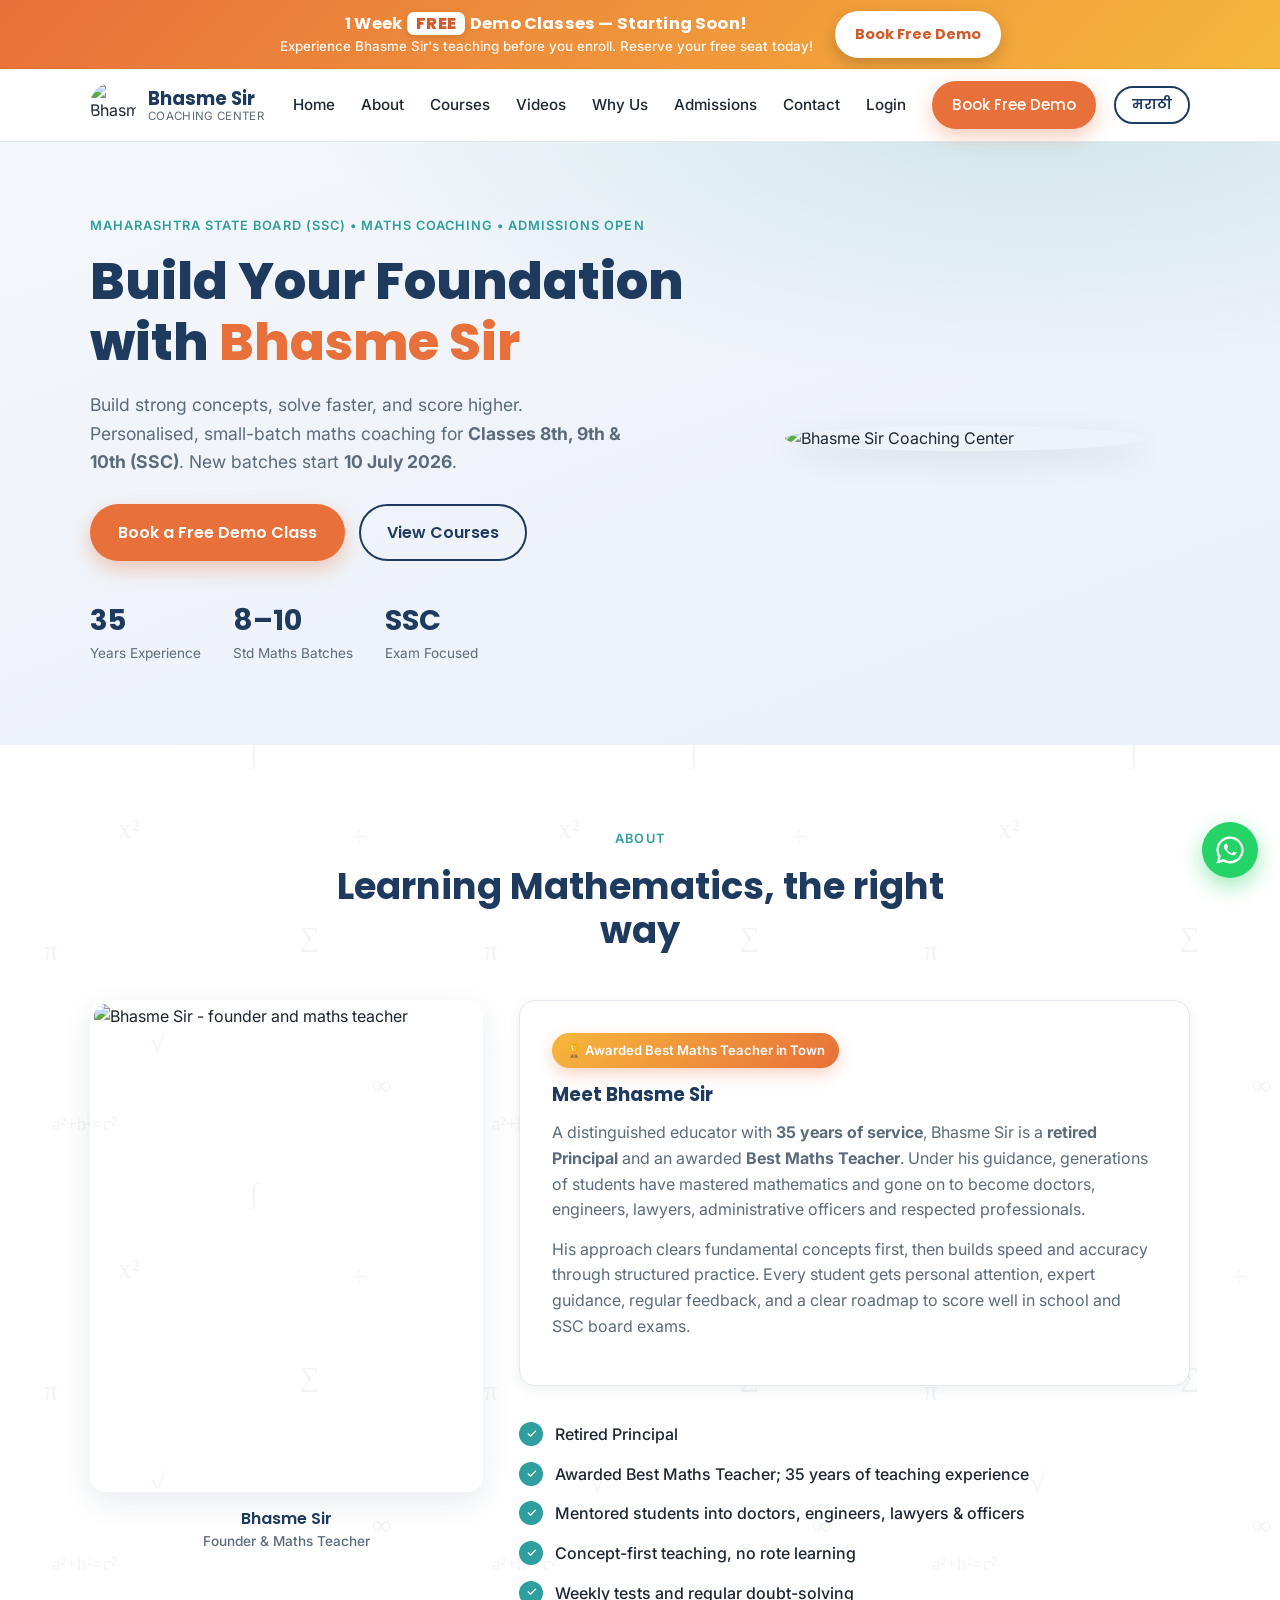
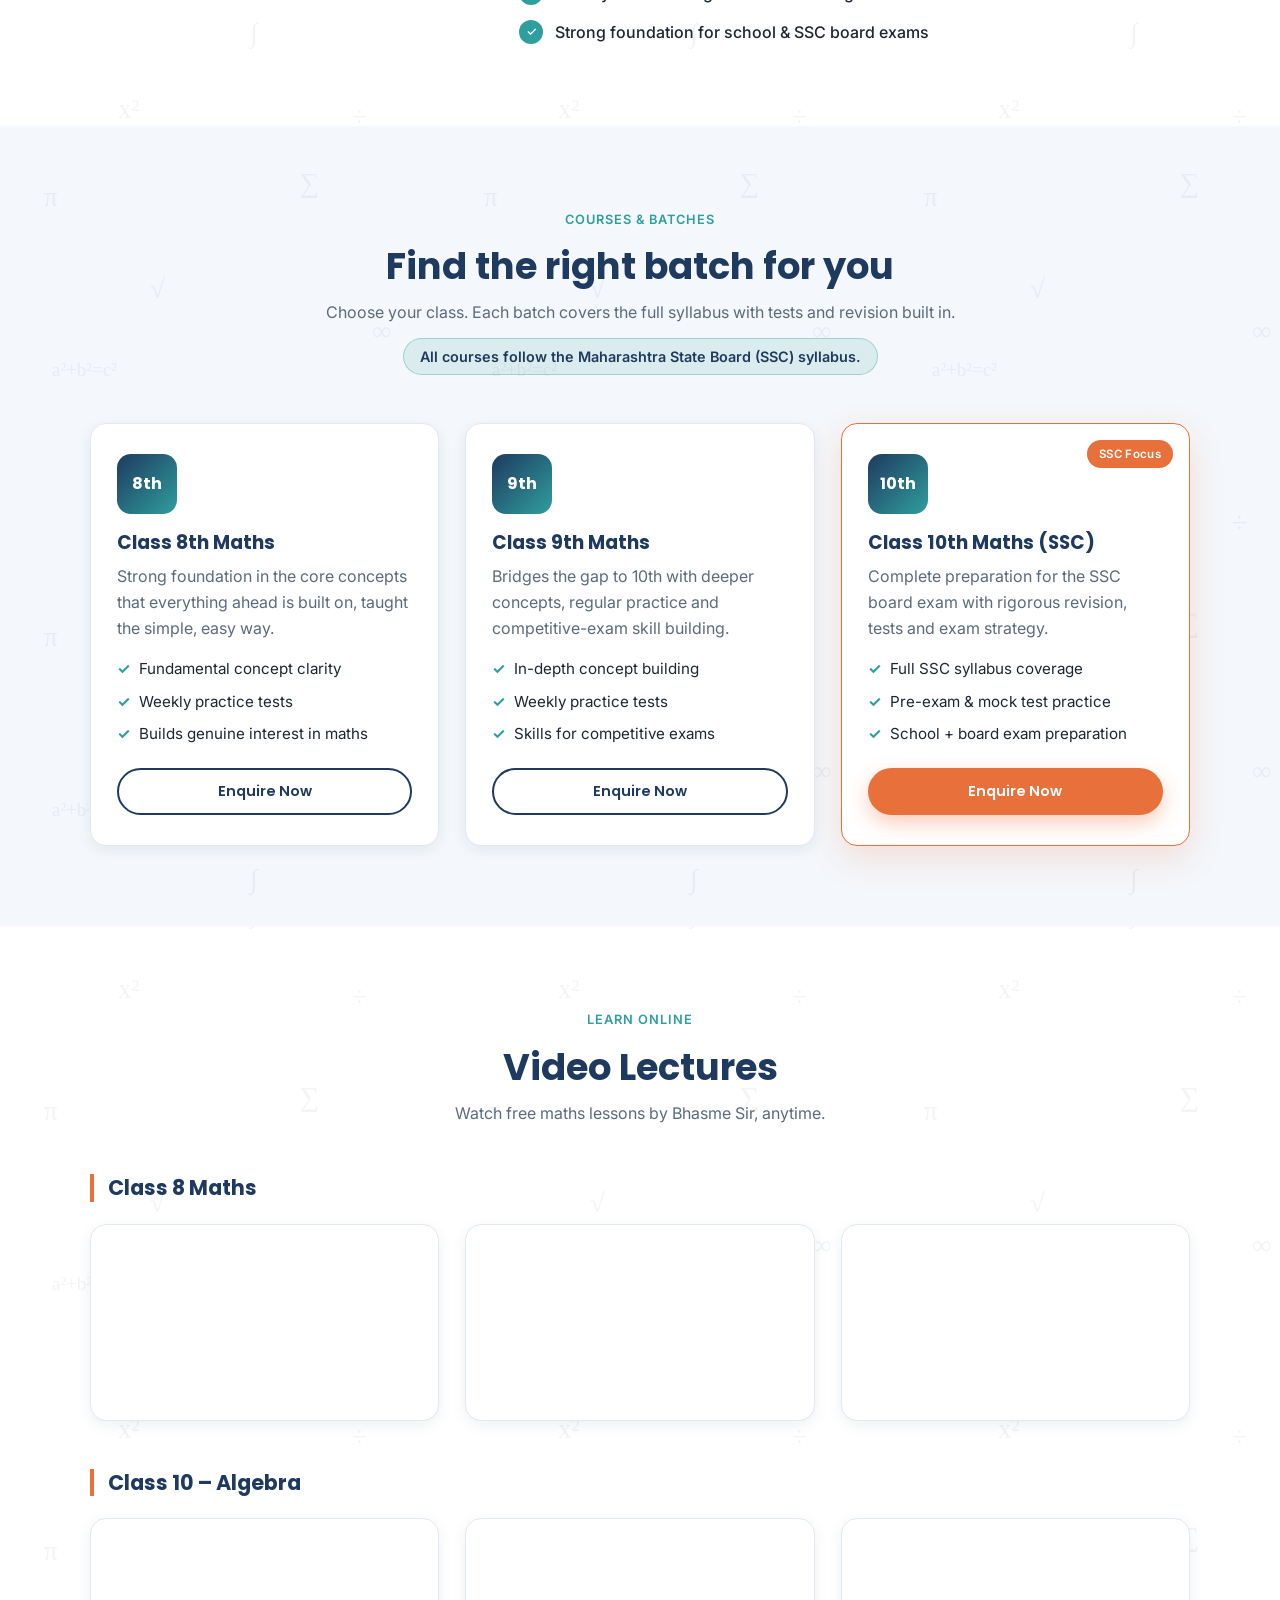
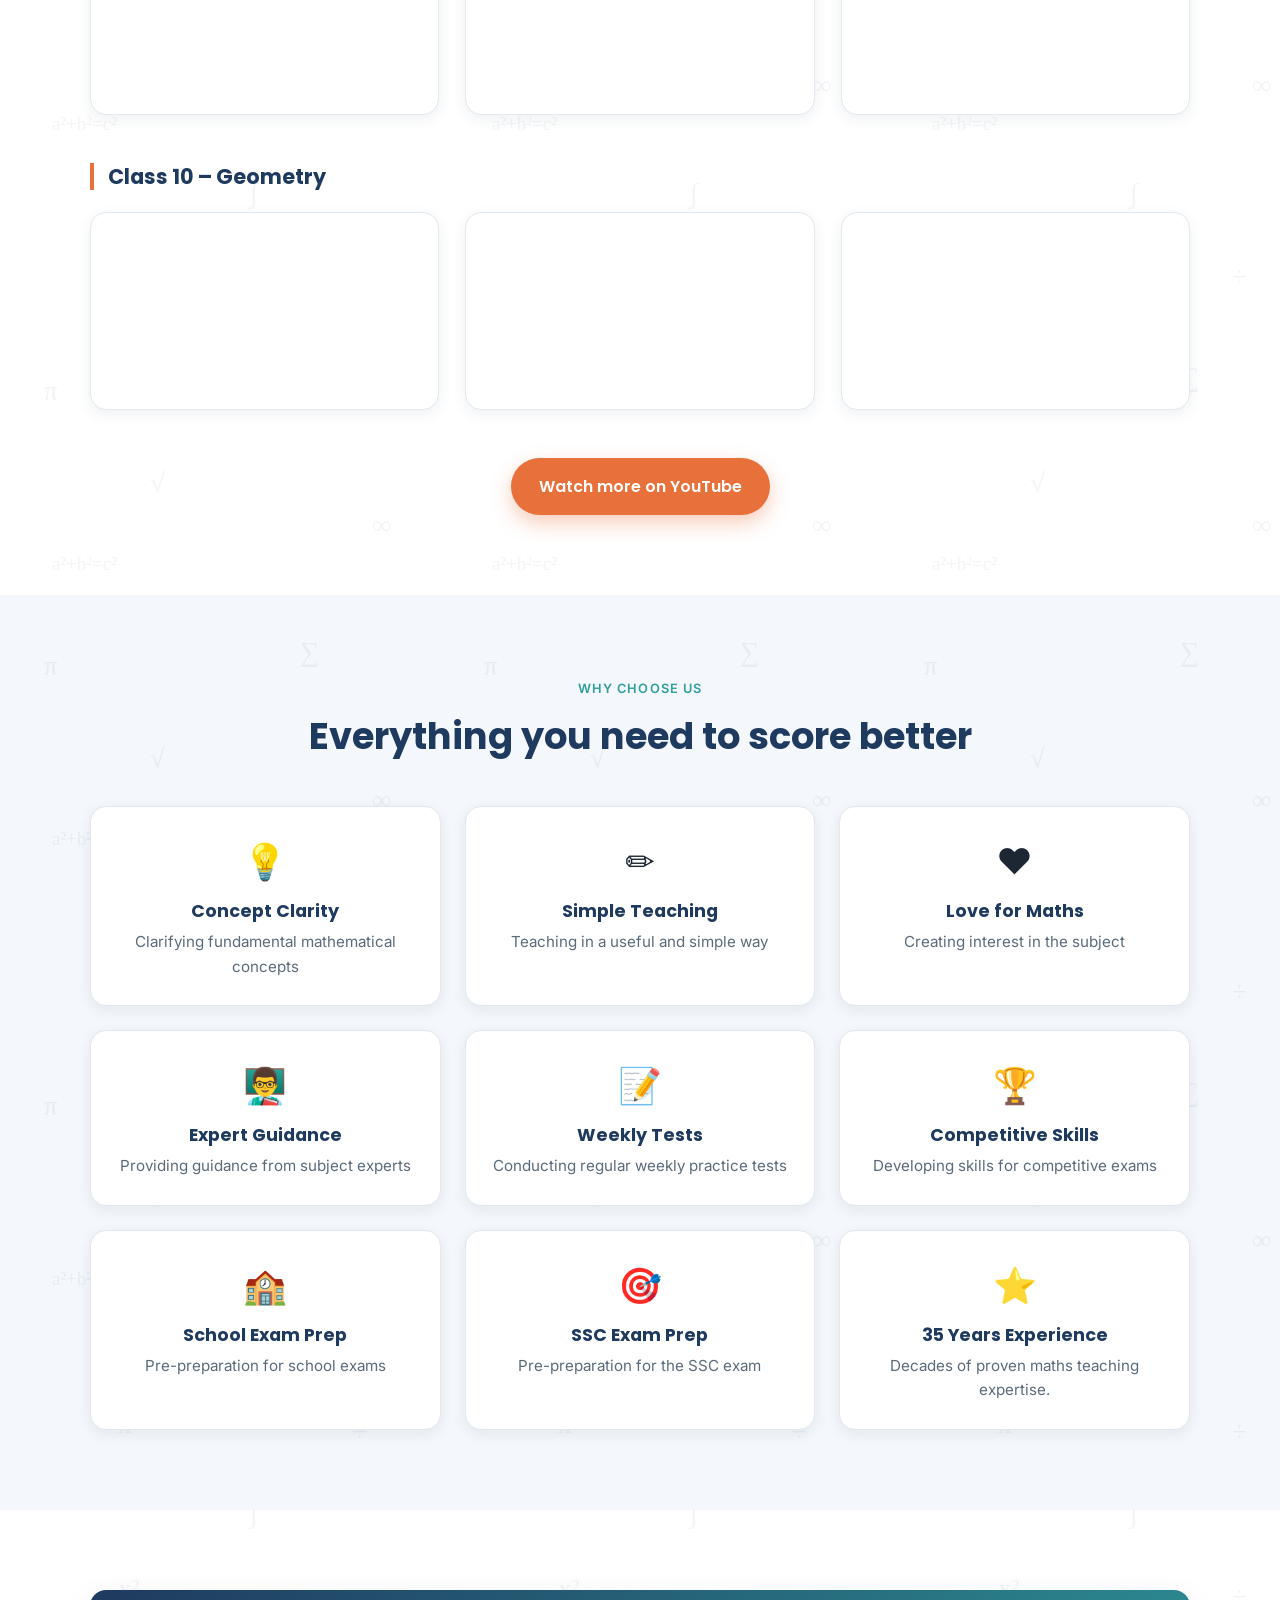
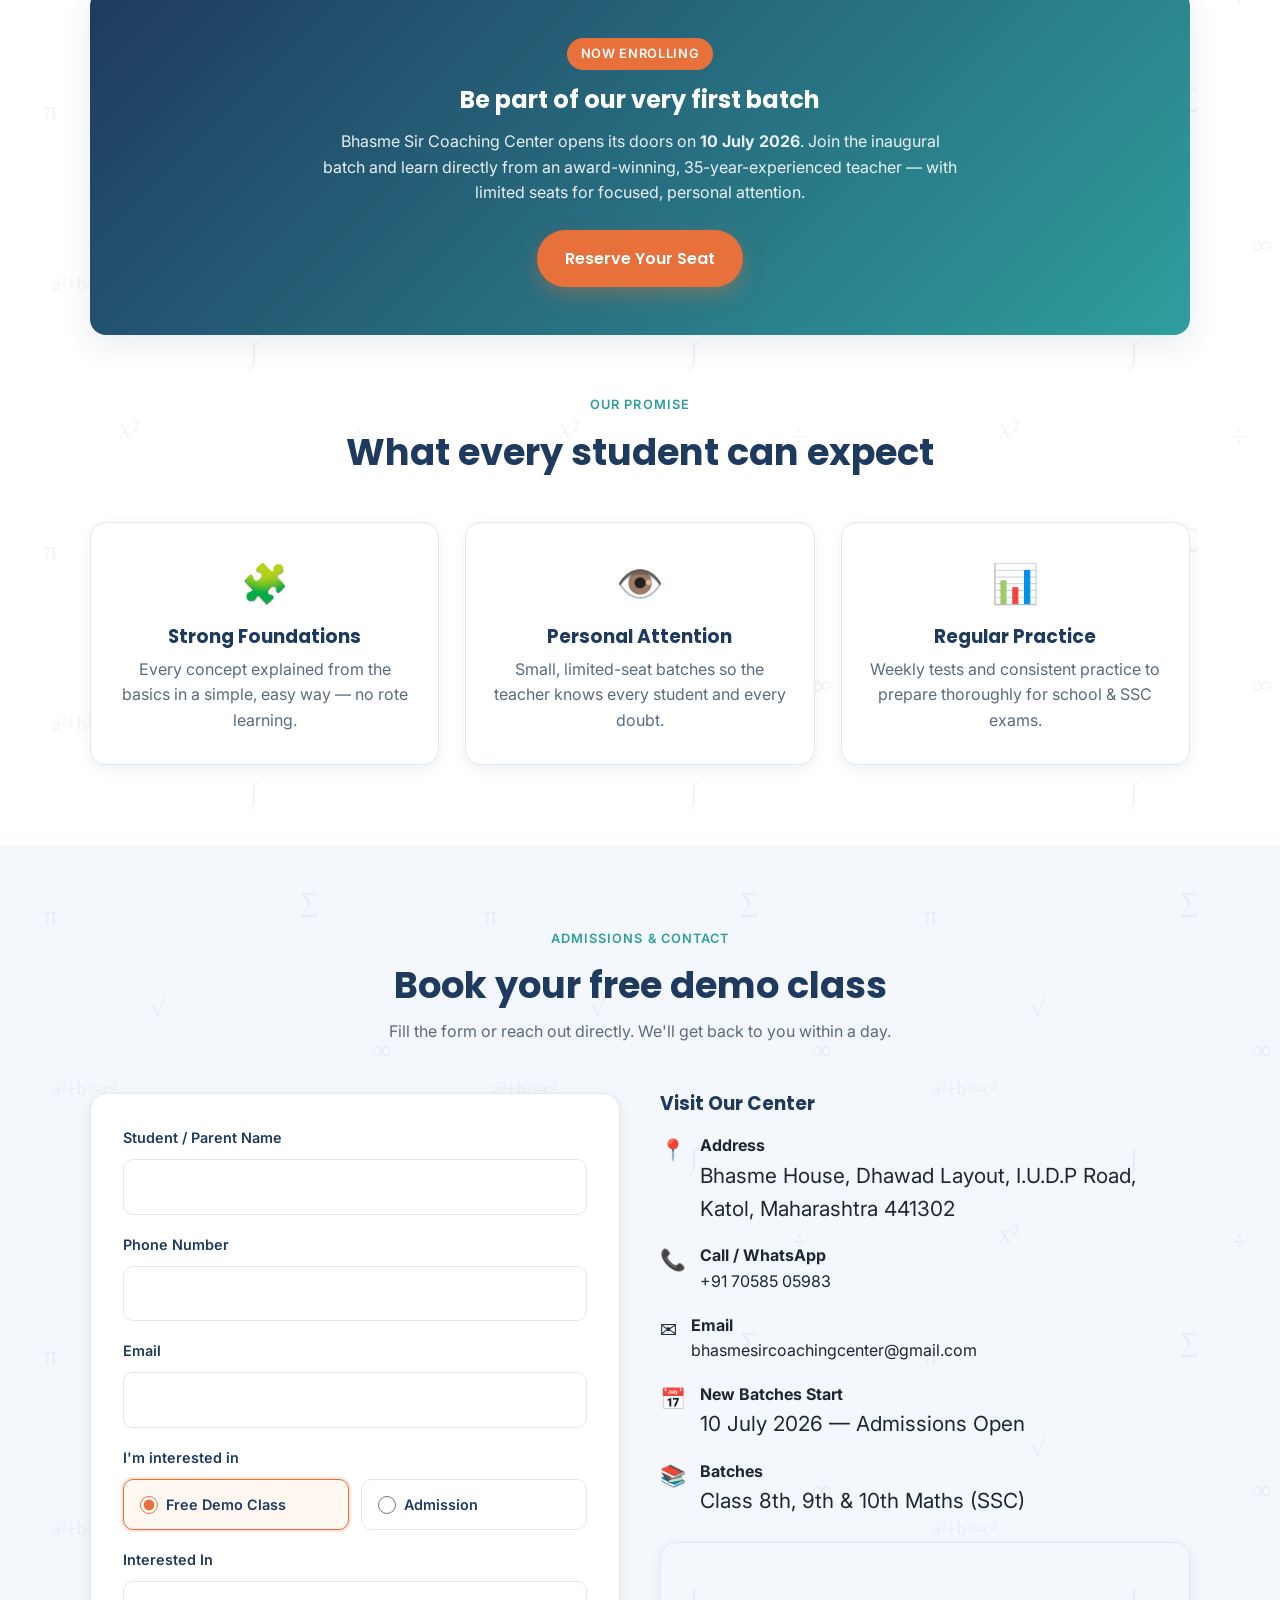
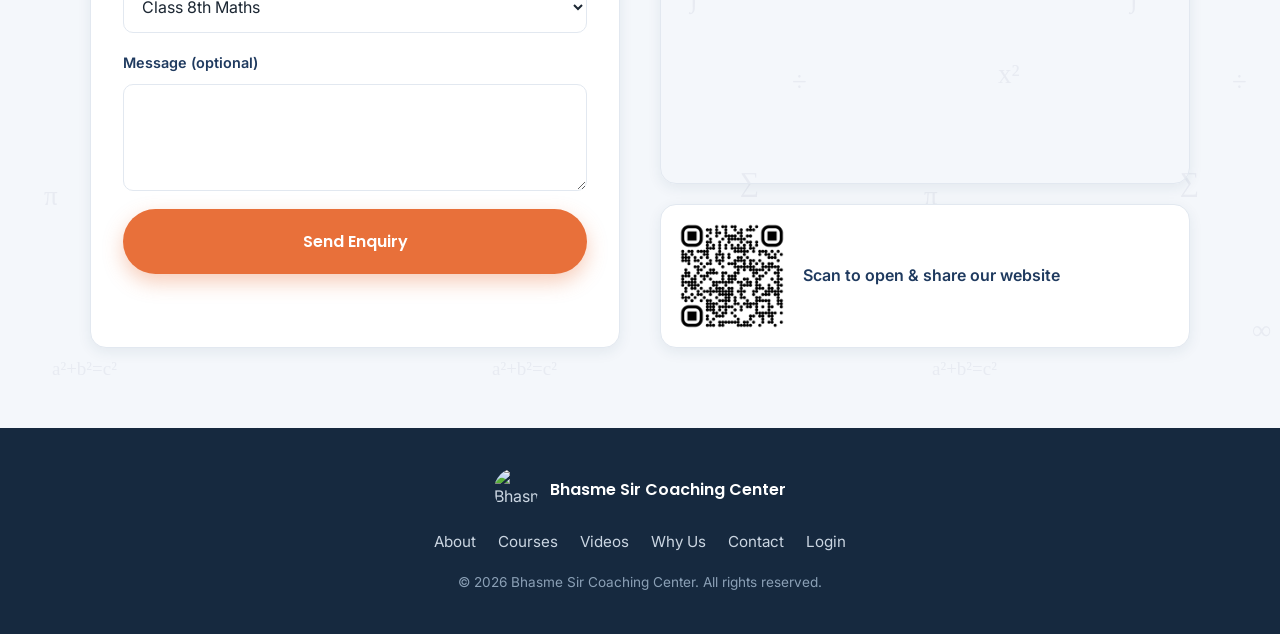
==== index.html @ 0aeeaab1 "Update batch start date to 10 July 2026 (flyers + website) Co-authored-by: Cursor <cursoragent@curso" ====
<!DOCTYPE html>
<html lang="en">
<head>
  <meta charset="UTF-8" />
  <meta name="viewport" content="width=device-width, initial-scale=1.0" />
  <title>Bhasme Sir Coaching Center | Maths Classes for 8th, 9th &amp; 10th</title>
  <meta name="description" content="Bhasme Sir Coaching Center - Expert offline mathematics coaching for Classes 8th, 9th and 10th (SSC). 35 years of teaching experience, weekly practice tests, SSC and competitive exam preparation. Batches start 10 July 2026." />
  <link rel="icon" type="image/png" href="assets/logo.png?v=2" />
  <link rel="preconnect" href="https://fonts.googleapis.com" />
  <link rel="preconnect" href="https://fonts.gstatic.com" crossorigin />
  <link href="https://fonts.googleapis.com/css2?family=Poppins:wght@400;500;600;700;800&family=Inter:wght@400;500;600&family=Noto+Sans+Devanagari:wght@400;500;600;700&family=Mukta:wght@400;500;600;700&display=swap" rel="stylesheet" />
  <link rel="stylesheet" href="styles.css?v=17" />
</head>
<body>
  <!-- Promotional announcement banner -->
  <div class="promo-bar">
    <div class="container promo-bar-inner">
      <div class="promo-bar-text">
        <strong class="promo-headline" data-i18n="promo.headline">1 Week <span class="promo-free">FREE</span> Demo Classes — Starting Soon!</strong>
        <span class="promo-sub" data-i18n="promo.sub">Experience Bhasme Sir's teaching before you enroll. Reserve your free seat today!</span>
      </div>
      <a href="#contact" class="btn btn-sm promo-btn" data-i18n="promo.cta">Book Free Demo</a>
    </div>
  </div>

  <!-- Header / Navigation -->
  <header class="header" id="header">
    <div class="container nav">
      <a href="#home" class="brand">
        <img src="assets/logo.png?v=2" alt="Bhasme Sir Coaching Center logo" class="brand-logo" />
        <span class="brand-text">
          <strong data-i18n="brand.name">Bhasme Sir</strong>
          <small data-i18n="brand.sub">Coaching Center</small>
        </span>
      </a>

      <nav class="nav-links" id="navLinks">
        <a href="#home" data-i18n="nav.home">Home</a>
        <a href="#about" data-i18n="nav.about">About</a>
        <a href="#courses" data-i18n="nav.courses">Courses</a>
        <a href="#videos" data-i18n="nav.videos">Videos</a>
        <a href="#features" data-i18n="nav.why">Why Us</a>
        <a href="#promise" data-i18n="nav.admissions">Admissions</a>
        <a href="#contact" data-i18n="nav.contact">Contact</a>
        <a href="login.html" data-i18n="nav.login">Login</a>
        <a href="#contact" class="btn btn-primary btn-sm nav-cta" data-i18n="nav.demo">Book Free Demo</a>
      </nav>

      <button class="lang-toggle" id="langToggle" type="button" aria-label="Switch language">मराठी</button>

      <button class="nav-toggle" id="navToggle" aria-label="Open menu" aria-expanded="false">
        <span></span><span></span><span></span>
      </button>
    </div>
  </header>

  <!-- Hero -->
  <section class="hero" id="home">
    <div class="container hero-inner">
      <div class="hero-text">
        <span class="eyebrow" data-i18n="hero.eyebrow">Maharashtra State Board (SSC) • Maths Coaching • Admissions Open</span>
        <h1 data-i18n="hero.h1">Build Your Foundation with <span class="accent">Bhasme Sir</span></h1>
        <p class="lead" data-i18n="hero.lead">
          Build strong concepts, solve faster, and score higher. Personalised, small-batch
          maths coaching for <strong>Classes 8th, 9th &amp; 10th (SSC)</strong>.
          New batches start <strong>10 July 2026</strong>.
        </p>
        <div class="hero-actions">
          <a href="#contact" class="btn btn-primary" data-i18n="hero.demo">Book a Free Demo Class</a>
          <a href="#courses" class="btn btn-outline" data-i18n="hero.viewCourses">View Courses</a>
        </div>
        <div class="hero-stats">
          <div class="stat"><strong data-i18n="hero.stat1num">35</strong><span data-i18n="hero.stat1">Years Experience</span></div>
          <div class="stat"><strong data-i18n="hero.stat2num">8–10</strong><span data-i18n="hero.stat2">Std Maths Batches</span></div>
          <div class="stat"><strong data-i18n="hero.stat3num">SSC</strong><span data-i18n="hero.stat3">Exam Focused</span></div>
        </div>
      </div>
      <div class="hero-art">
        <img src="assets/logo.png?v=2" alt="Bhasme Sir Coaching Center" class="hero-logo" />
      </div>
    </div>
  </section>

  <!-- About -->
  <section class="section" id="about">
    <div class="container">
      <div class="section-head">
        <span class="eyebrow" data-i18n="about.eyebrow">About</span>
        <h2 data-i18n="about.h2">Learning Mathematics, the right way</h2>
      </div>
      <div class="about-grid">
        <figure class="about-photo">
          <img src="assets/bhasme-sir.png" alt="Bhasme Sir - founder and maths teacher" />
          <figcaption data-i18n="about.caption">Bhasme Sir<span>Founder &amp; Maths Teacher</span></figcaption>
        </figure>
        <div class="about-card">
          <span class="award-badge" data-i18n="about.award">🏆 Awarded Best Maths Teacher in Town</span>
          <h3 data-i18n="about.h3">Meet Bhasme Sir</h3>
          <p data-i18n="about.p1">
            A distinguished educator with <strong>35 years of service</strong>, Bhasme Sir is a
            <strong>retired Principal</strong> and an
            awarded <strong>Best Maths Teacher</strong>. Under his guidance, generations of students have
            mastered mathematics and gone on to become doctors, engineers, lawyers, administrative officers
            and respected professionals.
          </p>
          <p data-i18n="about.p2">
            His approach clears fundamental concepts first, then builds speed and accuracy through
            structured practice. Every student gets personal attention, expert guidance, regular feedback,
            and a clear roadmap to score well in school and SSC board exams.
          </p>
        </div>
        <ul class="about-points">
          <li data-i18n="about.pt1"><span class="tick">✓</span> Retired Principal</li>
          <li data-i18n="about.pt2"><span class="tick">✓</span> Awarded Best Maths Teacher; 35 years of teaching experience</li>
          <li data-i18n="about.pt3"><span class="tick">✓</span> Mentored students into doctors, engineers, lawyers &amp; officers</li>
          <li data-i18n="about.pt4"><span class="tick">✓</span> Concept-first teaching, no rote learning</li>
          <li data-i18n="about.pt5"><span class="tick">✓</span> Weekly tests and regular doubt-solving</li>
          <li data-i18n="about.pt6"><span class="tick">✓</span> Strong foundation for school &amp; SSC board exams</li>
        </ul>
      </div>
    </div>
  </section>

  <!-- Courses -->
  <section class="section section-alt" id="courses">
    <div class="container">
      <div class="section-head">
        <span class="eyebrow" data-i18n="courses.eyebrow">Courses &amp; Batches</span>
        <h2 data-i18n="courses.h2">Find the right batch for you</h2>
        <p class="section-sub" data-i18n="courses.sub">Choose your class. Each batch covers the full syllabus with tests and revision built in.</p>
        <p class="board-note" data-i18n="courses.board">All courses follow the Maharashtra State Board (SSC) syllabus.</p>
      </div>
      <div class="cards">
        <article class="course-card">
          <div class="course-icon" data-i18n="courses.icon8">8th</div>
          <h3 data-i18n="c8.title">Class 8th Maths</h3>
          <p data-i18n="c8.desc">Strong foundation in the core concepts that everything ahead is built on, taught the simple, easy way.</p>
          <ul>
            <li data-i18n="c8.li1">Fundamental concept clarity</li>
            <li data-i18n="c8.li2">Weekly practice tests</li>
            <li data-i18n="c8.li3">Builds genuine interest in maths</li>
          </ul>
          <a href="#contact" class="btn btn-outline btn-sm" data-i18n="courses.enquire">Enquire Now</a>
        </article>

        <article class="course-card">
          <div class="course-icon" data-i18n="courses.icon9">9th</div>
          <h3 data-i18n="c9.title">Class 9th Maths</h3>
          <p data-i18n="c9.desc">Bridges the gap to 10th with deeper concepts, regular practice and competitive-exam skill building.</p>
          <ul>
            <li data-i18n="c9.li1">In-depth concept building</li>
            <li data-i18n="c9.li2">Weekly practice tests</li>
            <li data-i18n="c9.li3">Skills for competitive exams</li>
          </ul>
          <a href="#contact" class="btn btn-outline btn-sm" data-i18n="courses.enquire">Enquire Now</a>
        </article>

        <article class="course-card highlight">
          <span class="badge" data-i18n="c10.badge">SSC Focus</span>
          <div class="course-icon" data-i18n="courses.icon10">10th</div>
          <h3 data-i18n="c10.title">Class 10th Maths (SSC)</h3>
          <p data-i18n="c10.desc">Complete preparation for the SSC board exam with rigorous revision, tests and exam strategy.</p>
          <ul>
            <li data-i18n="c10.li1">Full SSC syllabus coverage</li>
            <li data-i18n="c10.li2">Pre-exam &amp; mock test practice</li>
            <li data-i18n="c10.li3">School + board exam preparation</li>
          </ul>
          <a href="#contact" class="btn btn-primary btn-sm" data-i18n="courses.enquire">Enquire Now</a>
        </article>
      </div>
    </div>
  </section>

  <!-- Video Lectures -->
  <section class="section" id="videos">
    <div class="container">
      <div class="section-head">
        <span class="eyebrow" data-i18n="videos.eyebrow">Learn Online</span>
        <h2 data-i18n="videos.heading">Video Lectures</h2>
        <p class="section-sub" data-i18n="videos.subtitle">Watch free maths lessons by Bhasme Sir, anytime.</p>
      </div>
      <div class="video-group">
        <h3 class="video-group-title" data-i18n="videos.group8">Class 8 Maths</h3>
        <div class="video-grid">
          <div class="video-card">
            <iframe src="https://www.youtube-nocookie.com/embed/tK56zHIva90" title="Std 8th Maths | Chapter 1 | Part 1.1" loading="lazy" allow="accelerometer; autoplay; clipboard-write; encrypted-media; gyroscope; picture-in-picture; web-share" referrerpolicy="strict-origin-when-cross-origin" allowfullscreen></iframe>
          </div>
          <div class="video-card">
            <iframe src="https://www.youtube-nocookie.com/embed/_PLkLLesHZQ" title="Std 8th Maths | Chapter 7 | Part 1" loading="lazy" allow="accelerometer; autoplay; clipboard-write; encrypted-media; gyroscope; picture-in-picture; web-share" referrerpolicy="strict-origin-when-cross-origin" allowfullscreen></iframe>
          </div>
          <div class="video-card">
            <iframe src="https://www.youtube-nocookie.com/embed/hLoGHPCoY60" title="Std 8th Maths | Chapter 8 | Part 1" loading="lazy" allow="accelerometer; autoplay; clipboard-write; encrypted-media; gyroscope; picture-in-picture; web-share" referrerpolicy="strict-origin-when-cross-origin" allowfullscreen></iframe>
          </div>
        </div>
      </div>

      <div class="video-group">
        <h3 class="video-group-title" data-i18n="videos.group10alg">Class 10 – Algebra</h3>
        <div class="video-grid">
          <div class="video-card">
            <iframe src="https://www.youtube-nocookie.com/embed/AsDH4Ml5r9U" title="10th Algebra | Problem Set 1 | Part 1" loading="lazy" allow="accelerometer; autoplay; clipboard-write; encrypted-media; gyroscope; picture-in-picture; web-share" referrerpolicy="strict-origin-when-cross-origin" allowfullscreen></iframe>
          </div>
          <div class="video-card">
            <iframe src="https://www.youtube-nocookie.com/embed/_Nn9nHnr3OU" title="10th Algebra | Problem Set 1 | Part 2" loading="lazy" allow="accelerometer; autoplay; clipboard-write; encrypted-media; gyroscope; picture-in-picture; web-share" referrerpolicy="strict-origin-when-cross-origin" allowfullscreen></iframe>
          </div>
          <div class="video-card">
            <iframe src="https://www.youtube-nocookie.com/embed/Dav2mpXc948" title="10th Algebra | Problem Set 1 | Part 3" loading="lazy" allow="accelerometer; autoplay; clipboard-write; encrypted-media; gyroscope; picture-in-picture; web-share" referrerpolicy="strict-origin-when-cross-origin" allowfullscreen></iframe>
          </div>
        </div>
      </div>

      <div class="video-group">
        <h3 class="video-group-title" data-i18n="videos.group10geo">Class 10 – Geometry</h3>
        <div class="video-grid">
          <div class="video-card">
            <iframe src="https://www.youtube-nocookie.com/embed/bsGWzvxZUoc" title="10th Geometry | Problem Set 1 | Part 1" loading="lazy" allow="accelerometer; autoplay; clipboard-write; encrypted-media; gyroscope; picture-in-picture; web-share" referrerpolicy="strict-origin-when-cross-origin" allowfullscreen></iframe>
          </div>
          <div class="video-card">
            <iframe src="https://www.youtube-nocookie.com/embed/1rHPsIxFBGc" title="10th Geometry | Problem Set 1 | Part 2" loading="lazy" allow="accelerometer; autoplay; clipboard-write; encrypted-media; gyroscope; picture-in-picture; web-share" referrerpolicy="strict-origin-when-cross-origin" allowfullscreen></iframe>
          </div>
          <div class="video-card">
            <iframe src="https://www.youtube-nocookie.com/embed/xkQ3fN18Y2g" title="10th Geometry | Problem Set 1 | Part 3" loading="lazy" allow="accelerometer; autoplay; clipboard-write; encrypted-media; gyroscope; picture-in-picture; web-share" referrerpolicy="strict-origin-when-cross-origin" allowfullscreen></iframe>
          </div>
        </div>
      </div>
      <div class="video-cta">
        <a href="https://www.youtube.com/@bhasmesirmathscoaching3232" class="btn btn-primary" target="_blank" rel="noopener noreferrer" data-i18n="videos.button">Watch more on YouTube</a>
      </div>
    </div>
  </section>

  <!-- Features / Why Us -->
  <section class="section section-alt" id="features">
    <div class="container">
      <div class="section-head">
        <span class="eyebrow" data-i18n="feat.eyebrow">Why Choose Us</span>
        <h2 data-i18n="feat.h2">Everything you need to score better</h2>
      </div>
      <div class="features">
        <div class="feature"><div class="feature-ic">💡</div><h3 data-i18n="f1.t">Concept Clarity</h3><p data-i18n="f1.d">Clarifying fundamental mathematical concepts</p></div>
        <div class="feature"><div class="feature-ic">✏️</div><h3 data-i18n="f2.t">Simple Teaching</h3><p data-i18n="f2.d">Teaching in a useful and simple way</p></div>
        <div class="feature"><div class="feature-ic">❤️</div><h3 data-i18n="f3.t">Love for Maths</h3><p data-i18n="f3.d">Creating interest in the subject</p></div>
        <div class="feature"><div class="feature-ic">👨‍🏫</div><h3 data-i18n="f4.t">Expert Guidance</h3><p data-i18n="f4.d">Providing guidance from subject experts</p></div>
        <div class="feature"><div class="feature-ic">📝</div><h3 data-i18n="f5.t">Weekly Tests</h3><p data-i18n="f5.d">Conducting regular weekly practice tests</p></div>
        <div class="feature"><div class="feature-ic">🏆</div><h3 data-i18n="f6.t">Competitive Skills</h3><p data-i18n="f6.d">Developing skills for competitive exams</p></div>
        <div class="feature"><div class="feature-ic">🏫</div><h3 data-i18n="f7.t">School Exam Prep</h3><p data-i18n="f7.d">Pre-preparation for school exams</p></div>
        <div class="feature"><div class="feature-ic">🎯</div><h3 data-i18n="f8.t">SSC Exam Prep</h3><p data-i18n="f8.d">Pre-preparation for the SSC exam</p></div>
        <div class="feature"><div class="feature-ic">⭐</div><h3 data-i18n="f9.t">35 Years Experience</h3><p data-i18n="f9.d">Decades of proven maths teaching expertise.</p></div>
      </div>
    </div>
  </section>

  <!-- Inaugural Batch / Our Promise -->
  <section class="section" id="promise">
    <div class="container">
      <div class="launch-banner">
        <span class="launch-tag" data-i18n="launch.tag">Now Enrolling</span>
        <h2 data-i18n="launch.h2">Be part of our very first batch</h2>
        <p data-i18n="launch.p">Bhasme Sir Coaching Center opens its doors on <strong>10 July 2026</strong>. Join the inaugural batch and learn directly from an award-winning, 35-year-experienced teacher — with limited seats for focused, personal attention.</p>
        <a href="#contact" class="btn btn-primary" data-i18n="launch.cta">Reserve Your Seat</a>
      </div>

      <div class="section-head" style="margin-top:56px;">
        <span class="eyebrow" data-i18n="promise.eyebrow">Our Promise</span>
        <h2 data-i18n="promise.h2">What every student can expect</h2>
      </div>
      <div class="cards">
        <div class="promise-card">
          <div class="promise-ic">🧩</div>
          <h3 data-i18n="pr1.t">Strong Foundations</h3>
          <p data-i18n="pr1.d">Every concept explained from the basics in a simple, easy way — no rote learning.</p>
        </div>
        <div class="promise-card">
          <div class="promise-ic">👁️</div>
          <h3 data-i18n="pr2.t">Personal Attention</h3>
          <p data-i18n="pr2.d">Small, limited-seat batches so the teacher knows every student and every doubt.</p>
        </div>
        <div class="promise-card">
          <div class="promise-ic">📊</div>
          <h3 data-i18n="pr3.t">Regular Practice</h3>
          <p data-i18n="pr3.d">Weekly tests and consistent practice to prepare thoroughly for school &amp; SSC exams.</p>
        </div>
      </div>
    </div>
  </section>

  <!-- Contact / Admissions -->
  <section class="section section-alt" id="contact">
    <div class="container">
      <div class="section-head">
        <span class="eyebrow" data-i18n="contact.eyebrow">Admissions &amp; Contact</span>
        <h2 data-i18n="contact.h2">Book your free demo class</h2>
        <p class="section-sub" data-i18n="contact.sub">Fill the form or reach out directly. We'll get back to you within a day.</p>
      </div>

      <div class="contact-grid">
        <form class="contact-form" id="enquiryForm" novalidate>
          <div class="field">
            <label for="name" data-i18n="form.name">Student / Parent Name</label>
            <input type="text" id="name" name="name" required aria-required="true" maxlength="80" autocomplete="name" />
          </div>
          <div class="field">
            <label for="phone" data-i18n="form.phone">Phone Number</label>
            <input type="tel" id="phone" name="phone" required aria-required="true" maxlength="20" inputmode="tel" autocomplete="tel" />
          </div>
          <div class="field">
            <label for="email" data-i18n="form.email">Email</label>
            <input type="email" id="email" name="email" maxlength="120" inputmode="email" autocomplete="email" required aria-required="true" />
          </div>
          <div class="field">
            <span class="field-label" data-i18n="form.purposeLabel">I'm interested in</span>
            <div class="radio-group">
              <label class="radio-pill">
                <input type="radio" name="purpose" value="demo" checked />
                <span data-i18n="form.purposeDemo">Free Demo Class</span>
              </label>
              <label class="radio-pill">
                <input type="radio" name="purpose" value="admission" />
                <span data-i18n="form.purposeAdmission">Admission</span>
              </label>
            </div>
          </div>
          <div class="field">
            <label for="course" data-i18n="form.interested">Interested In</label>
            <select id="course" name="course">
              <option data-i18n="form.opt8">Class 8th Maths</option>
              <option data-i18n="form.opt9">Class 9th Maths</option>
              <option data-i18n="form.opt10">Class 10th Maths (SSC)</option>
            </select>
          </div>
          <div class="field">
            <label for="message" data-i18n="form.message">Message (optional)</label>
            <textarea id="message" name="message" rows="3" maxlength="500"></textarea>
          </div>
          <button type="submit" class="btn btn-primary" data-i18n="form.send">Send Enquiry</button>
          <p class="form-note" id="formNote" role="status" aria-live="polite"></p>
        </form>

        <aside class="contact-info">
          <h3 data-i18n="contact.visit">Visit Our Center</h3>
          <ul class="contact-list">
            <li><span>📍</span><div><strong data-i18n="ci.address">Address</strong><br /><span data-i18n="ci.addressVal">Bhasme House, Dhawad Layout, I.U.D.P Road, Katol, Maharashtra 441302</span></div></li>
            <li><span>📞</span><div><strong data-i18n="ci.call">Call / WhatsApp</strong><br /><a href="tel:+917058505983">+91 70585 05983</a></div></li>
            <li><span>✉️</span><div><strong data-i18n="ci.email">Email</strong><br /><a href="mailto:bhasmesircoachingcenter@gmail.com">bhasmesircoachingcenter@gmail.com</a></div></li>
            <li><span>📅</span><div><strong data-i18n="ci.start">New Batches Start</strong><br /><span data-i18n="ci.startVal">10 July 2026 — Admissions Open</span></div></li>
            <li><span>📚</span><div><strong data-i18n="ci.batches">Batches</strong><br /><span data-i18n="ci.batchesVal">Class 8th, 9th &amp; 10th Maths (SSC)</span></div></li>
          </ul>
          <div class="map">
            <iframe
              title="Center location - Bhasme House, Katol"
              src="https://www.google.com/maps?q=21.2695297,78.5906384&z=17&output=embed"
              loading="lazy"
              referrerpolicy="no-referrer-when-downgrade"></iframe>
          </div>
          <div class="qr-card">
            <img src="assets/qr-code.png?v=2" alt="Scan to open Bhasme Sir Coaching Center website" />
            <p data-i18n="ci.qr">Scan to open &amp; share our website</p>
          </div>
        </aside>
      </div>
    </div>
  </section>

  <!-- Footer -->
  <footer class="footer">
    <div class="container footer-inner">
      <div class="footer-brand">
        <img src="assets/logo.png?v=2" alt="Bhasme Sir Coaching Center" />
        <p data-i18n="brand.full">Bhasme Sir Coaching Center</p>
      </div>
      <nav class="footer-links">
        <a href="#about" data-i18n="nav.about">About</a>
        <a href="#courses" data-i18n="nav.courses">Courses</a>
        <a href="#videos" data-i18n="nav.videos">Videos</a>
        <a href="#features" data-i18n="nav.why">Why Us</a>
        <a href="#contact" data-i18n="nav.contact">Contact</a>
        <a href="login.html" data-i18n="nav.login">Login</a>
      </nav>
      <p class="copyright">© <span id="year"></span> <span data-i18n="footer.copy">Bhasme Sir Coaching Center. All rights reserved.</span></p>
    </div>
  </footer>

  <!-- Floating WhatsApp button -->
  <a href="https://wa.me/917058505983" class="whatsapp-fab" target="_blank" rel="noopener noreferrer" aria-label="Chat on WhatsApp">
    <svg viewBox="0 0 32 32" width="28" height="28" aria-hidden="true"><path fill="currentColor" d="M16 .5C7.4.5.5 7.4.5 16c0 2.8.7 5.4 2 7.7L.5 31.5l8-2c2.2 1.2 4.8 1.9 7.5 1.9 8.6 0 15.5-6.9 15.5-15.5S24.6.5 16 .5zm0 28c-2.4 0-4.7-.7-6.7-1.9l-.5-.3-4.7 1.2 1.3-4.6-.3-.5C3.7 20.3 3 18.2 3 16 3 8.8 8.8 3 16 3s13 5.8 13 13-5.8 12.5-13 12.5zm7.1-9.4c-.4-.2-2.3-1.1-2.6-1.2-.3-.1-.6-.2-.8.2-.2.4-.9 1.2-1.1 1.4-.2.2-.4.2-.8.1-.4-.2-1.6-.6-3.1-1.9-1.1-1-1.9-2.3-2.1-2.7-.2-.4 0-.6.2-.8.2-.2.4-.4.5-.7.2-.2.2-.4.4-.7.1-.3 0-.5 0-.7-.1-.2-.8-2-1.1-2.7-.3-.7-.6-.6-.8-.6h-.7c-.2 0-.6.1-.9.5-.3.4-1.2 1.2-1.2 2.9s1.2 3.4 1.4 3.6c.2.2 2.5 3.8 6 5.3.8.4 1.5.6 2 .7.8.3 1.6.2 2.2.1.7-.1 2.3-.9 2.6-1.8.3-.9.3-1.6.2-1.8-.1-.1-.3-.2-.7-.4z"/></svg>
  </a>

  <script src="script.js?v=25"></script>
</body>
</html>
---- styles.css ----
:root {
  --navy: #1f3a5f;
  --navy-dark: #16293f;
  --orange: #e8703a;
  --orange-dark: #cf5c2a;
  --teal: #2f9e9e;
  --ink: #1c2733;
  --muted: #5b6b7b;
  --bg: #ffffff;
  --bg-alt: #f4f7fb;
  --line: #e2e8f0;
  --radius: 16px;
  --shadow: 0 10px 30px rgba(31, 58, 95, 0.10);
  --shadow-sm: 0 4px 14px rgba(31, 58, 95, 0.08);
  --max: 1140px;
  /* Airy maths watermark: sparse navy glyphs, low opacity, large tile, no shapes */
  --maths-bg: url("data:image/svg+xml,%3Csvg xmlns='http://www.w3.org/2000/svg' width='440' height='440' viewBox='0 0 440 440'%3E%3Cg fill='%231f3a5f' fill-opacity='0.06' font-family='Georgia, serif' font-size='27'%3E%3Ctext x='44' y='80'%3E%CF%80%3C/text%3E%3Ctext x='300' y='66'%3E%E2%88%91%3C/text%3E%3Ctext x='150' y='172'%3E%E2%88%9A%3C/text%3E%3Ctext x='372' y='214'%3E%E2%88%9E%3C/text%3E%3Ctext x='52' y='250' font-size='19'%3Ea%C2%B2%2Bb%C2%B2%3Dc%C2%B2%3C/text%3E%3Ctext x='250' y='322'%3E%E2%88%AB%3C/text%3E%3Ctext x='118' y='398'%3Ex%C2%B2%3C/text%3E%3Ctext x='352' y='406'%3E%C3%B7%3C/text%3E%3C/g%3E%3C/svg%3E");
}

* { box-sizing: border-box; margin: 0; padding: 0; }

html { scroll-behavior: smooth; scroll-padding-top: 80px; overflow-x: hidden; }

body {
  font-family: "Inter", system-ui, -apple-system, sans-serif;
  color: var(--ink);
  background-color: var(--bg);
  background-image: var(--maths-bg);
  background-size: 440px 440px;
  line-height: 1.6;
  -webkit-font-smoothing: antialiased;
}

h1, h2, h3, .brand-text strong { font-family: "Poppins", sans-serif; line-height: 1.2; }

a { color: inherit; text-decoration: none; }
img, iframe, video, svg { max-width: 100%; }
img { display: block; }

.container { width: 100%; max-width: var(--max); margin: 0 auto; padding: 0 20px; }

/* Buttons */
.btn {
  display: inline-flex; align-items: center; justify-content: center;
  gap: 8px; font-weight: 600; font-family: "Poppins", sans-serif;
  padding: 14px 26px; border-radius: 999px; cursor: pointer;
  border: 2px solid transparent; transition: transform .15s ease, box-shadow .15s ease, background .15s ease;
  font-size: 1rem;
}
.btn-sm { padding: 10px 18px; font-size: .9rem; }
.btn-primary { background: var(--orange); color: #fff; box-shadow: 0 8px 20px rgba(232,112,58,.35); }
.btn-primary:hover { background: var(--orange-dark); transform: translateY(-2px); }
.btn-outline { background: transparent; border-color: var(--navy); color: var(--navy); }
.btn-outline:hover { background: var(--navy); color: #fff; transform: translateY(-2px); }

/* Promotional banner */
.promo-bar {
  background: linear-gradient(135deg, var(--orange) 0%, #f6b73c 100%);
  color: #fff; box-shadow: inset 0 -1px 0 rgba(0,0,0,.06);
}
.promo-bar-inner {
  display: flex; align-items: center; justify-content: center;
  gap: 10px 22px; padding: 11px 20px; flex-wrap: wrap; text-align: center;
}
.promo-bar-text { display: flex; flex-direction: column; gap: 1px; min-width: 0; }
.promo-headline {
  font-family: "Poppins", "Noto Sans Devanagari", sans-serif; font-weight: 700;
  font-size: 1.02rem; line-height: 1.3; letter-spacing: .01em;
}
.promo-free {
  display: inline-block; background: #fff; color: var(--orange-dark);
  font-weight: 800; padding: 1px 9px; border-radius: 7px; margin: 0 2px;
  box-shadow: 0 2px 6px rgba(0,0,0,.12);
}
.promo-sub { font-size: .84rem; font-weight: 500; color: rgba(255,255,255,.95); }
.promo-btn {
  background: #fff; color: var(--orange-dark); border-color: #fff; flex-shrink: 0;
  font-weight: 700; box-shadow: 0 6px 16px rgba(0,0,0,.18);
}
.promo-btn:hover { background: var(--navy); color: #fff; border-color: var(--navy); transform: translateY(-2px); }

/* Header */
.header {
  position: sticky; top: 0; z-index: 50;
  background: rgba(255,255,255,.92); backdrop-filter: blur(10px);
  border-bottom: 1px solid var(--line);
}
.nav { display: flex; align-items: center; justify-content: space-between; height: 72px; }
.brand { display: flex; align-items: center; gap: 12px; }
.brand-logo { width: 46px; height: 46px; border-radius: 50%; object-fit: cover; }
.brand-text { display: flex; flex-direction: column; line-height: 1.1; }
.brand-text strong { color: var(--navy); font-size: 1.15rem; font-weight: 700; }
.brand-text small { color: var(--muted); font-size: .72rem; letter-spacing: .03em; text-transform: uppercase; }

.nav-links { display: flex; align-items: center; gap: 26px; margin-left: auto; }
.nav-links a { color: var(--ink); font-weight: 500; font-size: .95rem; transition: color .15s; }
.nav-links a:hover { color: var(--orange); }
.nav-cta { color: #fff !important; }

.board-note {
  display: inline-block; margin-top: 12px; padding: 6px 16px; border-radius: 999px;
  background: rgba(47, 158, 158, .12); border: 1px solid rgba(47, 158, 158, .35);
  color: var(--navy); font-weight: 600; font-size: .9rem;
}

.lang-toggle {
  margin-left: 18px; background: #fff; color: var(--navy); border: 2px solid var(--navy);
  font-family: "Poppins", "Noto Sans Devanagari", sans-serif; font-weight: 600; font-size: .85rem;
  padding: 7px 16px; border-radius: 999px; cursor: pointer; white-space: nowrap;
  transition: background .15s ease, color .15s ease, transform .15s ease;
}
.lang-toggle:hover { background: var(--navy); color: #fff; transform: translateY(-1px); }

/* Marathi typography */
body.lang-mr,
body.lang-mr h1, body.lang-mr h2, body.lang-mr h3,
body.lang-mr .brand-text strong {
  font-family: "Noto Sans Devanagari", "Mukta", "Kohinoor Devanagari",
    "Devanagari Sangam MN", "Nirmala UI", "Inter", system-ui, sans-serif;
}

.nav-toggle { display: none; flex-direction: column; gap: 5px; background: none; border: 0; cursor: pointer; padding: 8px; }
.nav-toggle span { width: 26px; height: 3px; background: var(--navy); border-radius: 3px; transition: .25s; }

/* Hero */
.hero {
  background: radial-gradient(1200px 500px at 80% -10%, rgba(47,158,158,.18), transparent 60%),
              linear-gradient(160deg, #f4f7fb 0%, #eaf0f8 100%);
  padding: 70px 0 80px;
}
.hero-inner { display: grid; grid-template-columns: 1.15fr .85fr; gap: 40px; align-items: center; }
.eyebrow {
  display: inline-block; color: var(--teal); font-weight: 600; font-size: .8rem;
  letter-spacing: .08em; text-transform: uppercase; margin-bottom: 14px;
}
.hero-text h1 { font-size: clamp(2rem, 5vw, 3.2rem); color: var(--navy); font-weight: 800; }
.hero-text h1 .accent { color: var(--orange); }
.lead { color: var(--muted); font-size: 1.1rem; margin: 18px 0 28px; max-width: 540px; }
.hero-actions { display: flex; flex-wrap: wrap; gap: 14px; margin-bottom: 36px; }
.hero-stats { display: flex; gap: 32px; flex-wrap: wrap; }
.stat { display: flex; flex-direction: column; }
.stat strong { font-family: "Poppins", sans-serif; font-size: 1.8rem; color: var(--navy); }
.stat span { color: var(--muted); font-size: .85rem; }
.hero-art { display: flex; justify-content: center; }
.hero-logo {
  width: 100%; max-width: 360px; border-radius: 50%;
  box-shadow: var(--shadow); animation: float 6s ease-in-out infinite;
}
@keyframes float { 0%,100% { transform: translateY(0); } 50% { transform: translateY(-12px); } }

/* Sections */
.section { padding: 80px 0; }
.section-alt {
  background-color: var(--bg-alt);
  background-image: var(--maths-bg);
  background-size: 440px 440px;
}
.section-head { text-align: center; max-width: 680px; margin: 0 auto 48px; }
.section-head h2 { font-size: clamp(1.6rem, 4vw, 2.3rem); color: var(--navy); }
.section-sub { color: var(--muted); margin-top: 12px; }

/* About */
.about-grid { display: grid; grid-template-columns: 0.85fr 1.45fr; gap: 36px; align-items: start; }
.about-photo { grid-row: span 2; margin: 0; }
.about-photo img {
  width: 100%; border-radius: var(--radius); box-shadow: var(--shadow);
  border: 4px solid #fff; object-fit: cover; aspect-ratio: 4 / 5;
  filter: contrast(1.02) saturate(1.04);
  transition: filter .3s ease, transform .3s ease;
}
.about-photo img:hover { filter: brightness(1.04) contrast(1.04) saturate(1.06); transform: translateY(-4px); }
.about-photo figcaption {
  margin-top: 14px; text-align: center; font-family: "Poppins", sans-serif;
  font-weight: 600; color: var(--navy); display: flex; flex-direction: column;
}
.about-photo figcaption span { font-family: "Inter", sans-serif; font-weight: 500; font-size: .85rem; color: var(--muted); }
.about-card { background: #fff; padding: 32px; border-radius: var(--radius); box-shadow: var(--shadow-sm); border: 1px solid var(--line); }
.award-badge {
  display: inline-block; background: linear-gradient(135deg, #f6b73c, #e8703a); color: #fff;
  font-weight: 600; font-size: .82rem; padding: 7px 14px; border-radius: 999px;
  margin-bottom: 16px; box-shadow: 0 6px 16px rgba(232,112,58,.3);
}
.about-card h3 { color: var(--navy); margin-bottom: 14px; }
.about-card p { color: var(--muted); margin-bottom: 14px; }
.about-points { list-style: none; display: grid; gap: 14px; }
.about-points li { display: flex; gap: 12px; align-items: flex-start; font-weight: 500; }
.tick { color: #fff; background: var(--teal); width: 24px; height: 24px; min-width: 24px; border-radius: 50%; display: grid; place-items: center; font-size: .8rem; }

/* Cards grid (courses, testimonials) */
.cards { display: grid; grid-template-columns: repeat(3, 1fr); gap: 26px; }
.course-card {
  position: relative; background: #fff; border: 1px solid var(--line);
  border-radius: var(--radius); padding: 30px 26px; box-shadow: var(--shadow-sm);
  transition: transform .2s ease, box-shadow .2s ease; display: flex; flex-direction: column;
}
.course-card:hover { transform: translateY(-6px); box-shadow: var(--shadow); }
.course-card.highlight { border-color: var(--orange); box-shadow: 0 12px 34px rgba(232,112,58,.18); }
.course-icon {
  width: 60px; height: 60px; border-radius: 14px; display: grid; place-items: center;
  background: linear-gradient(135deg, var(--navy), var(--teal)); color: #fff;
  font-family: "Poppins", sans-serif; font-weight: 700; margin-bottom: 18px;
}
.course-card h3 { color: var(--navy); margin-bottom: 10px; }
.course-card p { color: var(--muted); margin-bottom: 16px; }
.course-card ul { list-style: none; margin-bottom: 22px; display: grid; gap: 8px; }
.course-card ul li { position: relative; padding-left: 22px; color: var(--ink); font-size: .95rem; }
.course-card ul li::before { content: "✓"; position: absolute; left: 0; color: var(--teal); font-weight: 700; }
.course-card .btn { margin-top: auto; }
.badge {
  position: absolute; top: 16px; right: 16px; background: var(--orange); color: #fff;
  font-size: .72rem; font-weight: 600; padding: 5px 12px; border-radius: 999px; letter-spacing: .03em;
}

/* Features */
.features { display: grid; grid-template-columns: repeat(3, 1fr); gap: 24px; }
.feature { background: #fff; border: 1px solid var(--line); border-radius: var(--radius); padding: 26px; text-align: center; box-shadow: var(--shadow-sm); }
.feature-ic { font-size: 2.2rem; margin-bottom: 12px; }
.feature h3 { color: var(--navy); font-size: 1.1rem; margin-bottom: 8px; }
.feature p { color: var(--muted); font-size: .95rem; }

/* Video Lectures */
.video-group { margin-bottom: 48px; }
.video-group:last-of-type { margin-bottom: 0; }
.video-group-title {
  color: var(--navy); font-size: 1.3rem; margin-bottom: 22px;
  padding-left: 14px; border-left: 4px solid var(--orange); line-height: 1.3;
}
.video-grid { display: grid; grid-template-columns: repeat(3, 1fr); gap: 26px; }
.video-card {
  background: #fff; border: 1px solid var(--line); border-radius: var(--radius);
  overflow: hidden; box-shadow: var(--shadow-sm);
  transition: transform .2s ease, box-shadow .2s ease;
}
.video-card:hover { transform: translateY(-6px); box-shadow: var(--shadow); }
.video-card iframe { width: 100%; aspect-ratio: 16 / 9; height: auto; border: 0; display: block; }
.video-cta { text-align: center; margin-top: 36px; }

/* Launch banner + promise */
.launch-banner {
  text-align: center; background: linear-gradient(135deg, var(--navy), var(--teal));
  color: #fff; border-radius: var(--radius); padding: 48px 28px; box-shadow: var(--shadow);
}
.launch-banner h2 { color: #fff; margin-bottom: 14px; }
.launch-banner p { color: rgba(255,255,255,.9); max-width: 640px; margin: 0 auto 24px; }
.launch-tag {
  display: inline-block; background: var(--orange); color: #fff; font-weight: 600;
  font-size: .8rem; letter-spacing: .05em; text-transform: uppercase;
  padding: 6px 14px; border-radius: 999px; margin-bottom: 16px;
}
.promise-card {
  background: #fff; border: 1px solid var(--line); border-radius: var(--radius);
  padding: 30px 26px; text-align: center; box-shadow: var(--shadow-sm);
}
.promise-ic { font-size: 2.4rem; margin-bottom: 12px; }
.promise-card h3 { color: var(--navy); margin-bottom: 8px; }
.promise-card p { color: var(--muted); }

/* Testimonials */
.testimonial { background: #fff; border: 1px solid var(--line); border-left: 4px solid var(--orange); border-radius: var(--radius); padding: 28px; box-shadow: var(--shadow-sm); }
.testimonial p { color: var(--ink); font-style: italic; margin-bottom: 16px; }
.testimonial footer { color: var(--navy); font-weight: 600; font-family: "Poppins", sans-serif; }

/* Contact */
.contact-grid { display: grid; grid-template-columns: 1fr 1fr; gap: 40px; }
.contact-form { background: #fff; border: 1px solid var(--line); border-radius: var(--radius); padding: 32px; box-shadow: var(--shadow-sm); display: grid; gap: 18px; }
.field { display: grid; gap: 6px; }
.field label { font-weight: 600; font-size: .9rem; color: var(--navy); }
.field input, .field select, .field textarea {
  width: 100%; padding: 12px 14px; border: 1px solid var(--line); border-radius: 10px;
  font: inherit; font-size: 16px; color: var(--ink); background: #fff; transition: border-color .15s, box-shadow .15s;
}
.field input:focus, .field select:focus, .field textarea:focus {
  outline: none; border-color: var(--teal); box-shadow: 0 0 0 3px rgba(47,158,158,.15);
}
.field-label { font-weight: 600; font-size: .9rem; color: var(--navy); }
.radio-group { display: flex; gap: 12px; flex-wrap: wrap; }
.radio-pill {
  display: flex; align-items: center; gap: 8px; flex: 1 1 0; min-width: 140px;
  padding: 11px 16px; min-height: 44px; border: 1px solid var(--line); border-radius: 10px;
  background: #fff; color: var(--ink); font-weight: 500; cursor: pointer;
  transition: border-color .15s, box-shadow .15s, background .15s;
}
.radio-pill input { accent-color: var(--orange); width: 18px; height: 18px; margin: 0; flex-shrink: 0; }
.radio-pill:hover { border-color: var(--teal); }
.radio-pill:has(input:checked) { border-color: var(--orange); background: #fff7f2; box-shadow: 0 0 0 2px rgba(232,112,58,.18); }

.form-note { font-size: .9rem; min-height: 1em; }
.form-note.ok { color: #1f9d55; }
.form-note.err { color: #d64545; }

.contact-info h3 { color: var(--navy); margin-bottom: 18px; }
.contact-list { list-style: none; display: grid; gap: 18px; margin-bottom: 24px; }
.contact-list li { display: flex; gap: 14px; align-items: flex-start; }
.contact-list li span { font-size: 1.3rem; flex-shrink: 0; }
.contact-list li div { min-width: 0; overflow-wrap: anywhere; word-break: break-word; }
.contact-list a { overflow-wrap: anywhere; }
.contact-list a:hover { color: var(--orange); }
.map { border-radius: var(--radius); overflow: hidden; box-shadow: var(--shadow-sm); border: 1px solid var(--line); }
.map iframe { width: 100%; height: 240px; border: 0; display: block; }
.qr-card { margin-top: 20px; display: flex; align-items: center; gap: 16px; padding: 16px; border: 1px solid var(--line); border-radius: var(--radius); box-shadow: var(--shadow-sm); background: #fff; }
.qr-card img { width: 110px; height: 110px; flex-shrink: 0; border-radius: 10px; }
.qr-card p { font-weight: 600; color: var(--navy); margin: 0; }
@media (max-width: 480px) {
  .container { padding: 0 16px; }
  .qr-card { flex-direction: column; text-align: center; }
  .qr-card img { width: 130px; height: 130px; }
  .brand-logo { width: 40px; height: 40px; }
  .brand-text strong { font-size: 1.02rem; }
  .brand-text small { font-size: .66rem; }
  .footer-links { gap: 14px 18px; }
  /* Marathi CTA label can be long — let buttons wrap gracefully and stay tappable */
  .video-cta .btn { width: 100%; white-space: normal; }
}

/* Footer */
.footer { background: var(--navy-dark); color: #cbd6e2; padding: 40px 0; }
.footer-inner { display: flex; flex-direction: column; align-items: center; gap: 18px; text-align: center; }
.footer-brand { display: flex; align-items: center; gap: 12px; }
.footer-brand img { width: 44px; height: 44px; border-radius: 50%; }
.footer-brand p { font-family: "Poppins", sans-serif; font-weight: 600; color: #fff; }
.footer-links { display: flex; gap: 22px; flex-wrap: wrap; justify-content: center; }
.footer-links a { color: #cbd6e2; font-size: .95rem; }
.footer-links a:hover { color: var(--orange); }
.copyright { font-size: .85rem; color: #8ba0b6; }

/* WhatsApp FAB */
.whatsapp-fab {
  position: fixed; bottom: 22px; right: 22px; z-index: 60;
  width: 56px; height: 56px; border-radius: 50%; background: #25d366; color: #fff;
  display: grid; place-items: center; box-shadow: 0 8px 22px rgba(37,211,102,.45);
  transition: transform .15s ease;
}
.whatsapp-fab:hover { transform: scale(1.08); }

/* Responsive */
@media (max-width: 900px) {
  .hero-inner { grid-template-columns: 1fr; text-align: center; }
  .hero-text .lead { margin-left: auto; margin-right: auto; }
  .hero-actions, .hero-stats { justify-content: center; }
  .hero-art { order: -1; }
  .hero-logo { max-width: 240px; }
  .about-grid, .contact-grid { grid-template-columns: 1fr; }
  .about-photo { grid-row: auto; max-width: 320px; margin: 0 auto; }
  .cards, .features, .video-grid { grid-template-columns: repeat(2, 1fr); }
}

@media (max-width: 760px) {
  .nav-toggle { display: flex; }
  .lang-toggle { margin-left: auto; margin-right: 6px; }
  .nav-links {
    position: fixed; inset: 72px 0 auto 0; flex-direction: column; gap: 0;
    background: #fff; border-bottom: 1px solid var(--line); padding: 10px 0;
    transform: translateY(-130%); transition: transform .28s ease; box-shadow: var(--shadow);
  }
  .nav-links.open { transform: translateY(0); }
  .nav-links a { width: 100%; padding: 14px 24px; }
  .nav-cta { margin: 10px 24px; width: calc(100% - 48px); }
  .nav-toggle.active span:nth-child(1) { transform: translateY(8px) rotate(45deg); }
  .nav-toggle.active span:nth-child(2) { opacity: 0; }
  .nav-toggle.active span:nth-child(3) { transform: translateY(-8px) rotate(-45deg); }
}

@media (max-width: 560px) {
  .section { padding: 52px 0; }
  .cards, .features, .video-grid { grid-template-columns: 1fr; }
  .hero { padding: 44px 0 52px; }
  .hero-text h1 { font-size: clamp(1.85rem, 8vw, 2.3rem); }
  .hero-stats { gap: 18px 26px; }
  .stat strong { font-size: 1.5rem; }
  /* Full-width, comfortably tappable CTAs */
  .hero-actions { flex-direction: column; align-items: stretch; }
  .hero-actions .btn { width: 100%; }
  .section-head { margin-bottom: 34px; }
  .about-card, .contact-form { padding: 24px 20px; }
  .launch-banner { padding: 36px 22px; }
  .course-card, .feature, .promise-card { padding: 26px 22px; }
  .video-group { margin-bottom: 36px; }
  /* Promo banner stacks cleanly with a comfortably tappable button */
  .promo-bar-inner { gap: 8px 14px; padding: 12px 16px; }
  .promo-headline { font-size: .96rem; }
  .promo-btn { padding: 11px 22px; }
  /* Even airier on phones */
  body, .section-alt { background-size: 360px 360px; }
}

@media (prefers-reduced-motion: reduce) {
  .hero-logo { animation: none; }
  * { scroll-behavior: auto; }
}
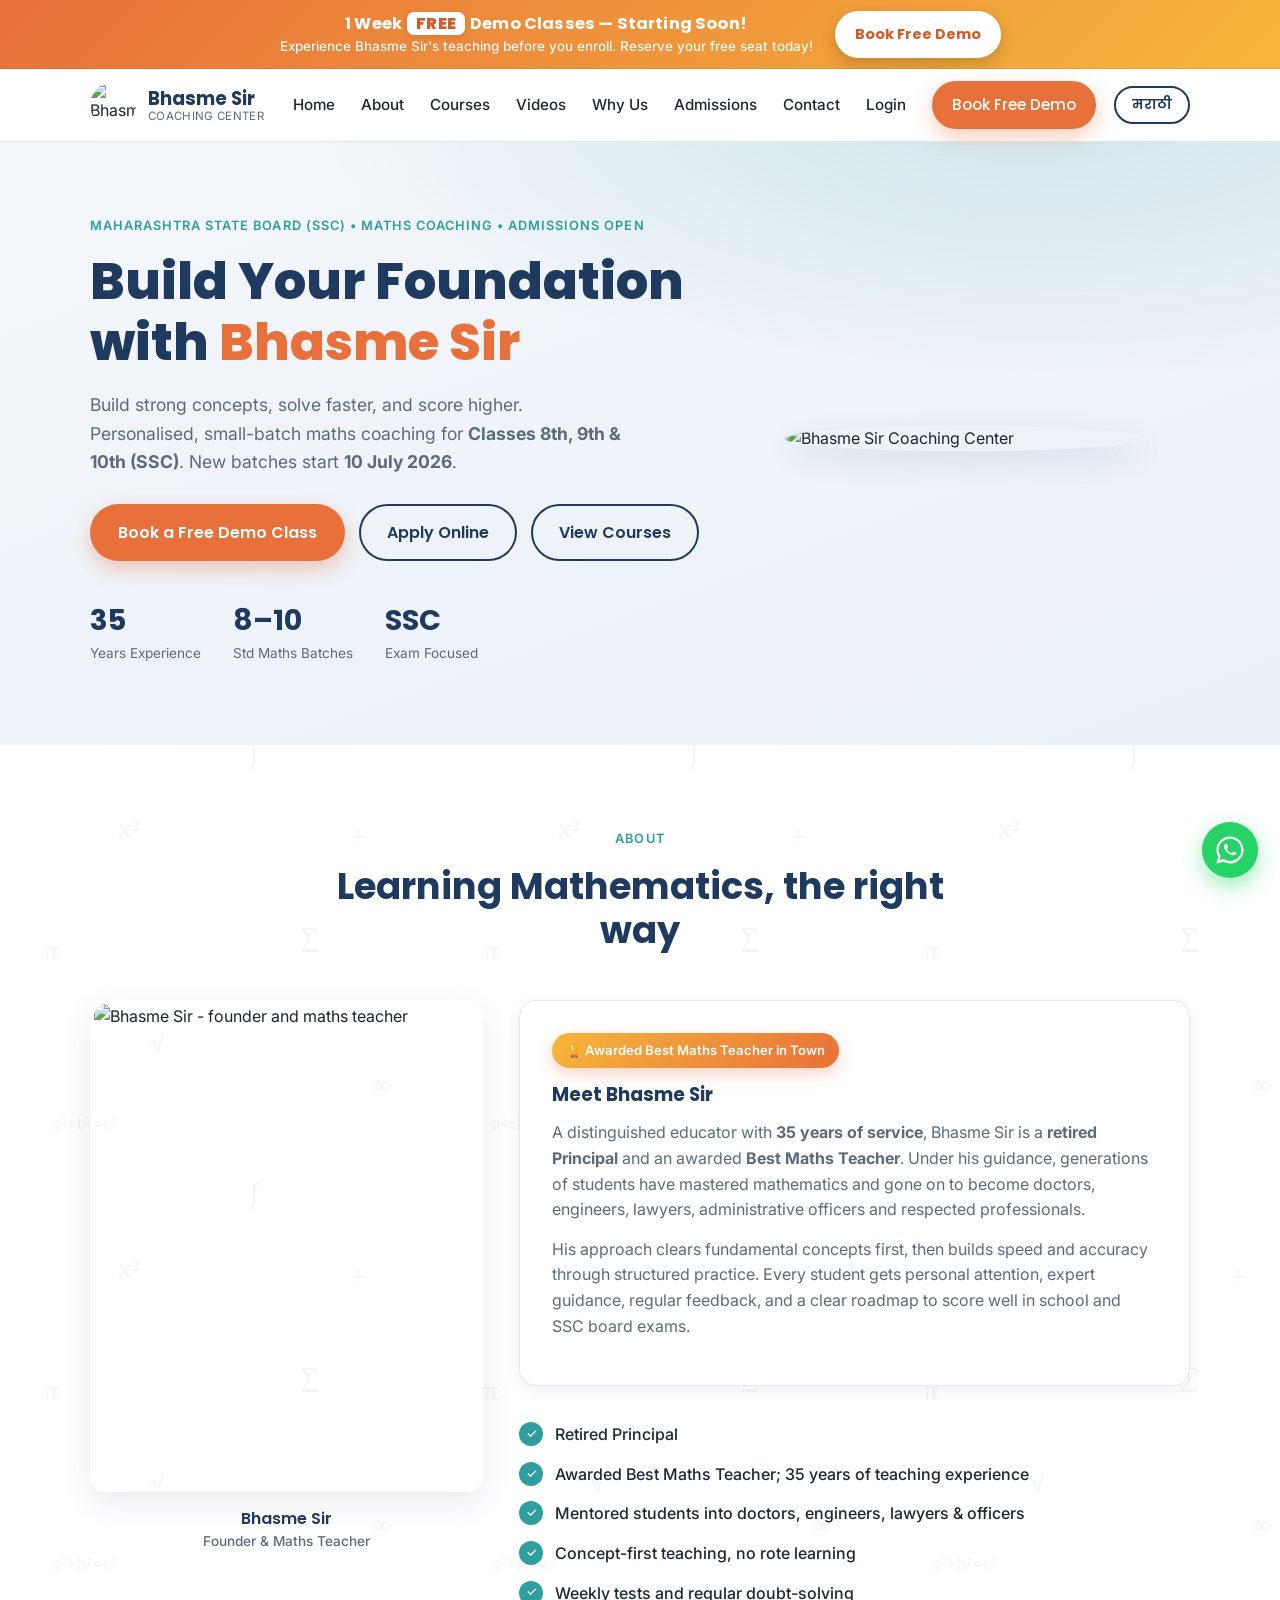
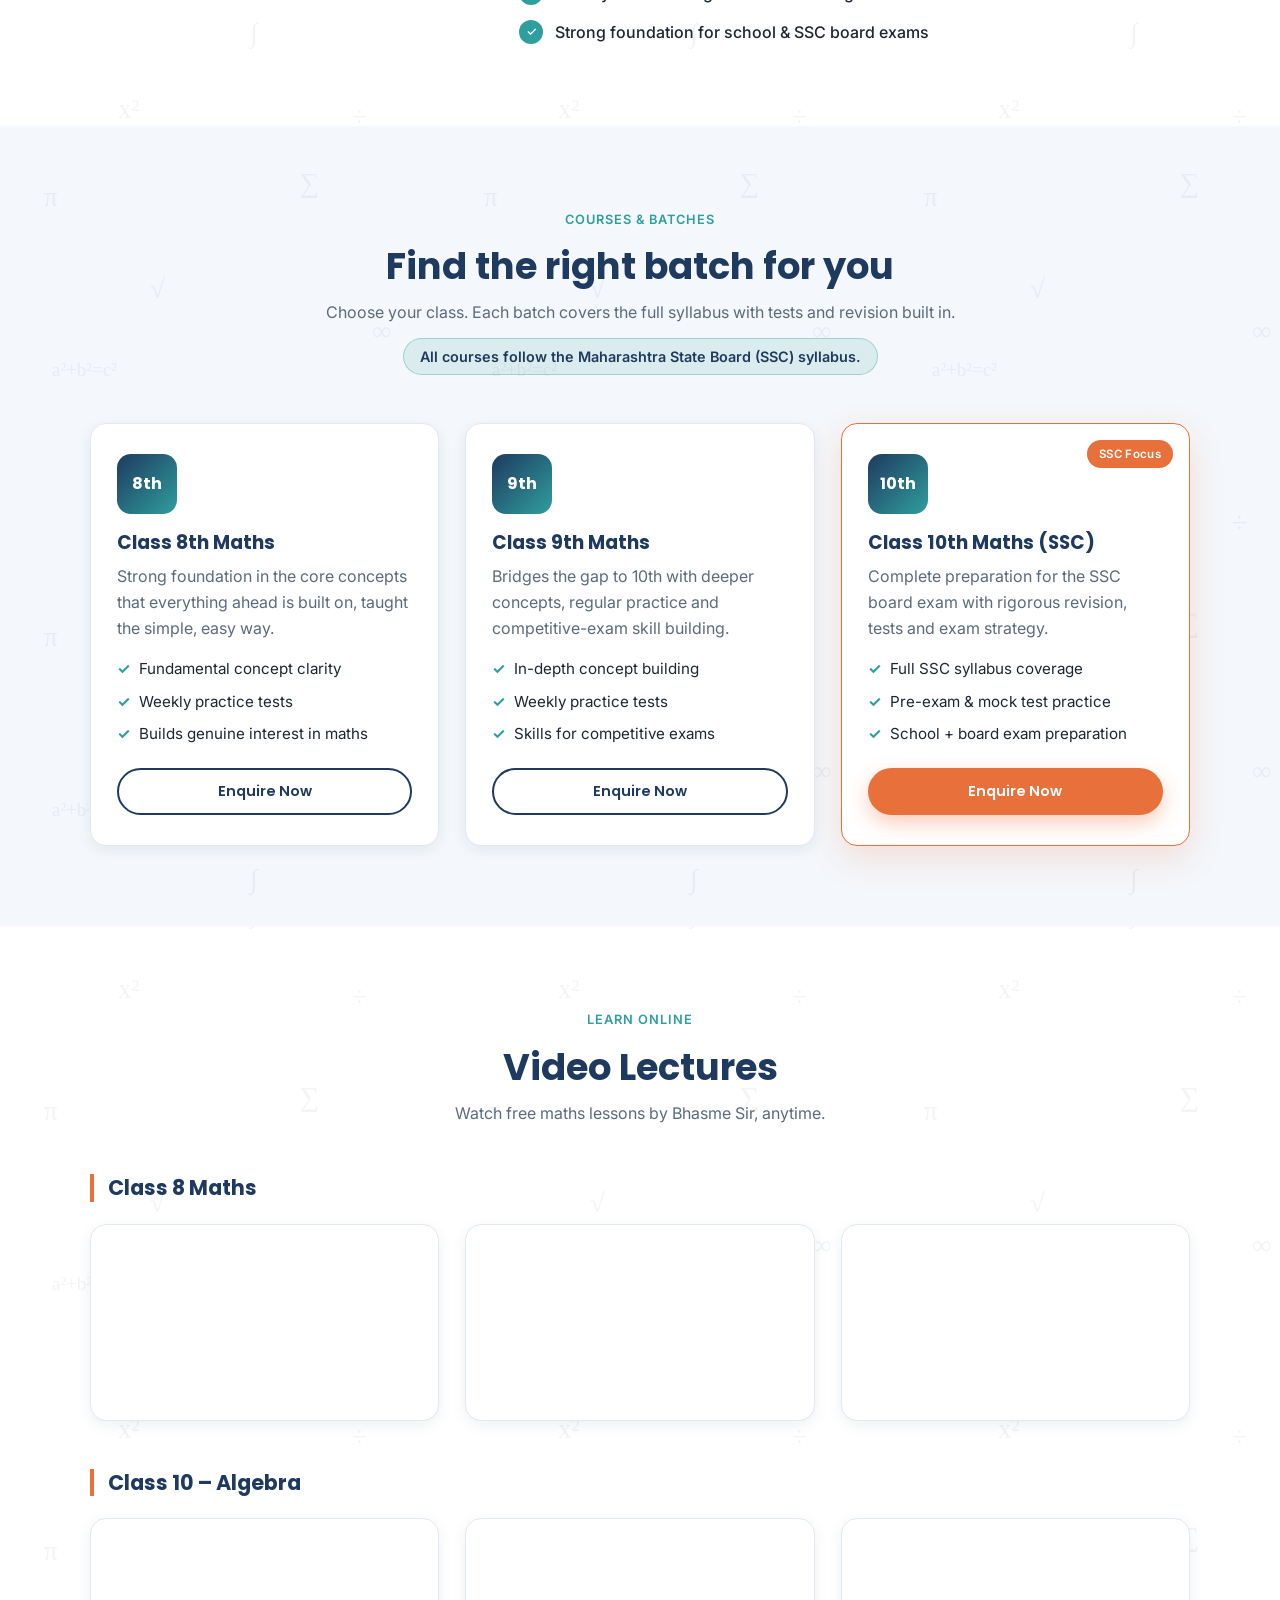
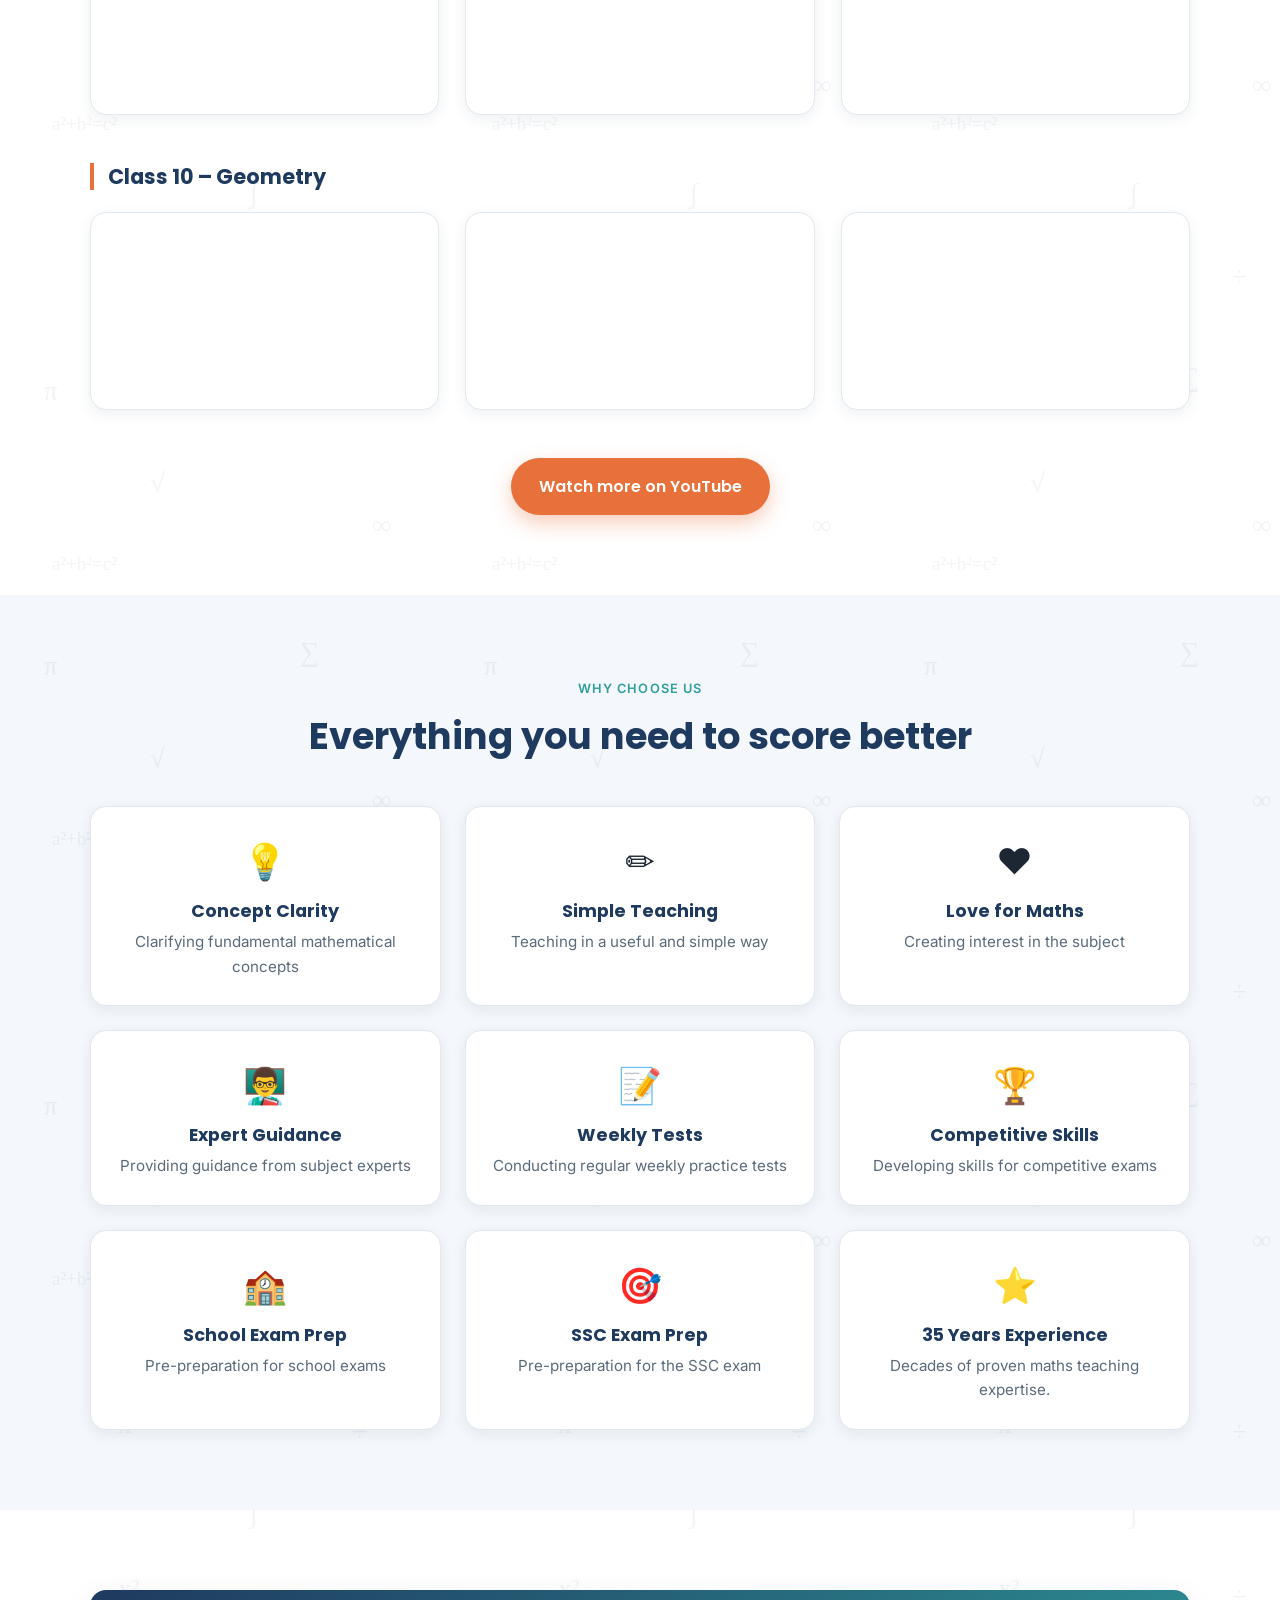
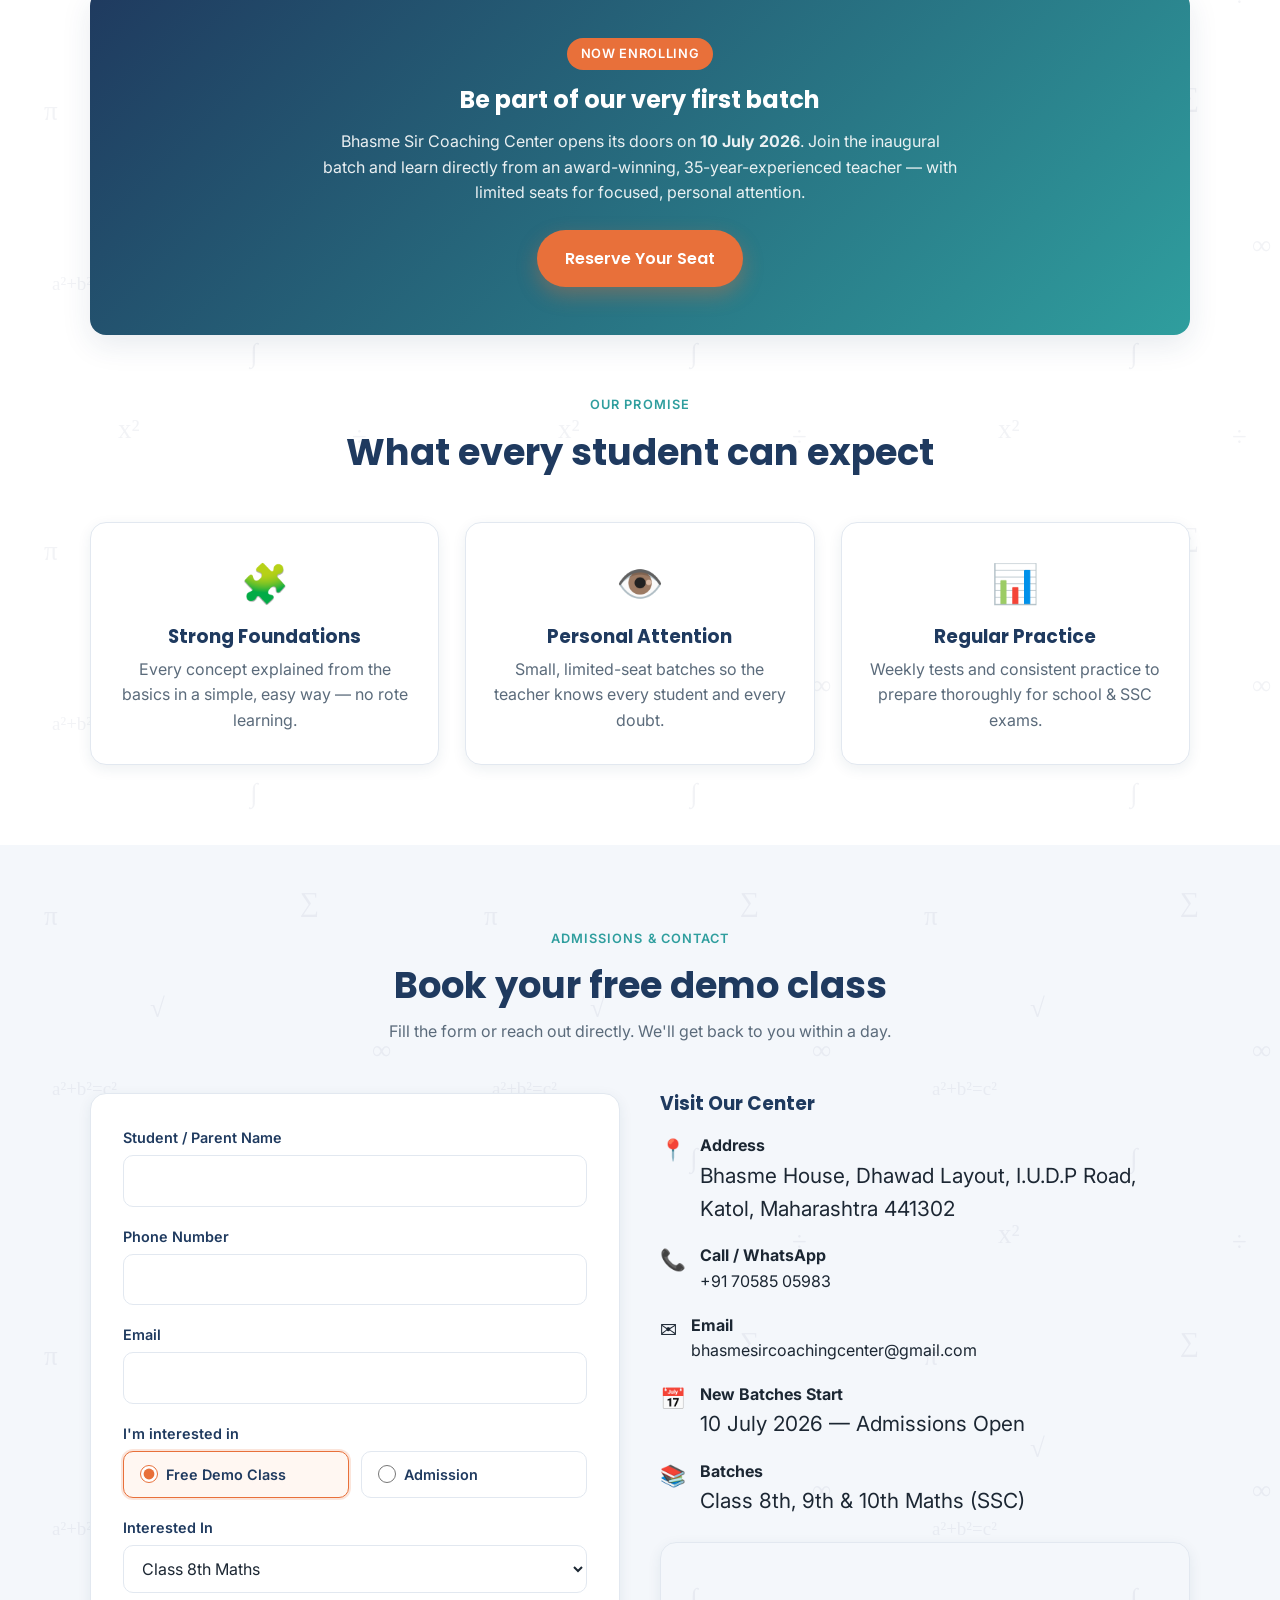
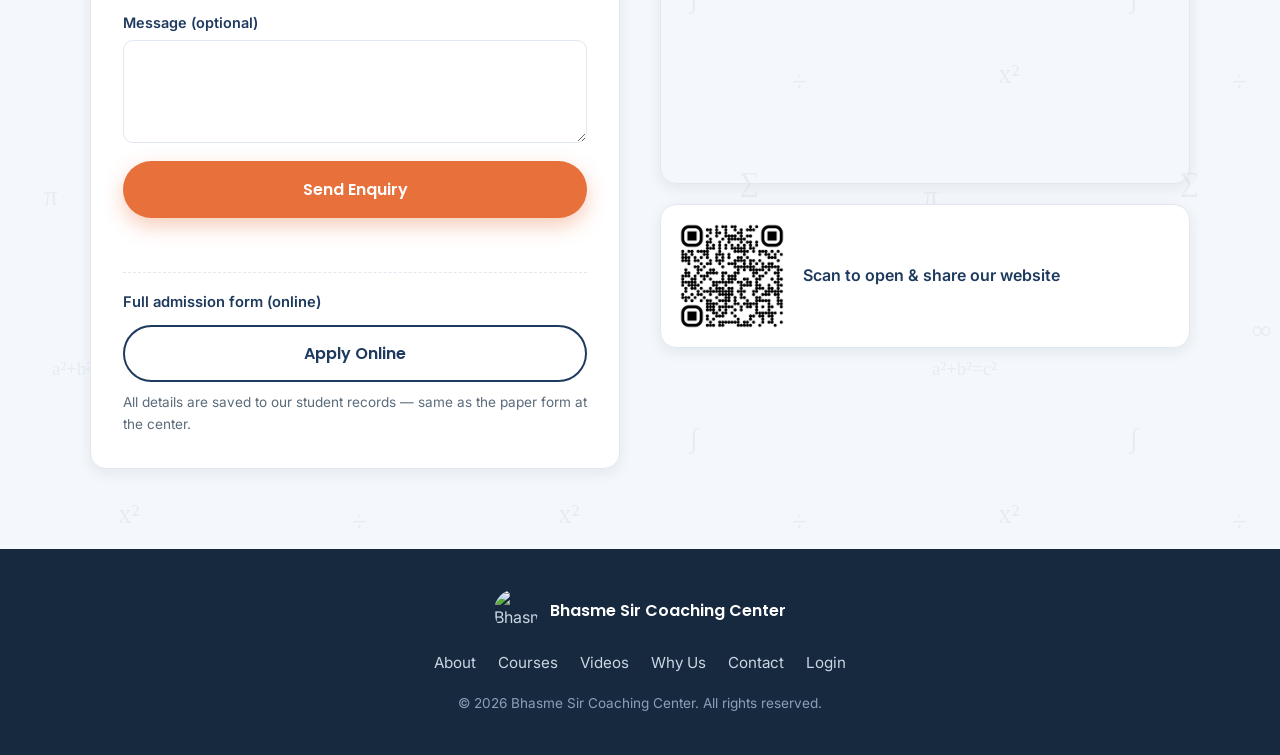
==== commit 71edf4ca: "Add Apply Online button linked to admission Google Form. Parents can open the full admission form fr" ====
--- a/index.html
+++ b/index.html
@@ -9,7 +9,7 @@
   <link rel="preconnect" href="https://fonts.googleapis.com" />
   <link rel="preconnect" href="https://fonts.gstatic.com" crossorigin />
   <link href="https://fonts.googleapis.com/css2?family=Poppins:wght@400;500;600;700;800&family=Inter:wght@400;500;600&family=Noto+Sans+Devanagari:wght@400;500;600;700&family=Mukta:wght@400;500;600;700&display=swap" rel="stylesheet" />
-  <link rel="stylesheet" href="styles.css?v=17" />
+  <link rel="stylesheet" href="styles.css?v=18" />
 </head>
 <body>
   <!-- Promotional announcement banner -->
@@ -67,6 +67,7 @@
         </p>
         <div class="hero-actions">
           <a href="#contact" class="btn btn-primary" data-i18n="hero.demo">Book a Free Demo Class</a>
+          <a href="#" class="btn btn-outline" data-admission-form hidden aria-hidden="true" target="_blank" rel="noopener noreferrer" data-i18n="hero.applyOnline">Apply Online</a>
           <a href="#courses" class="btn btn-outline" data-i18n="hero.viewCourses">View Courses</a>
         </div>
         <div class="hero-stats">
@@ -334,6 +335,11 @@
           </div>
           <button type="submit" class="btn btn-primary" data-i18n="form.send">Send Enquiry</button>
           <p class="form-note" id="formNote" role="status" aria-live="polite"></p>
+          <div class="admission-form-cta" hidden data-admission-form-wrap aria-hidden="true">
+            <p class="admission-form-cta-label" data-i18n="contact.applyOnline">Full admission form (online)</p>
+            <a href="#" class="btn btn-outline btn-block" data-admission-form target="_blank" rel="noopener noreferrer" data-i18n="hero.applyOnline">Apply Online</a>
+            <p class="form-note admission-form-cta-hint" data-i18n="contact.applyOnlineHint">All details are saved to our student records — same as the paper form at the center.</p>
+          </div>
         </form>
 
         <aside class="contact-info">
@@ -385,6 +391,6 @@
     <svg viewBox="0 0 32 32" width="28" height="28" aria-hidden="true"><path fill="currentColor" d="M16 .5C7.4.5.5 7.4.5 16c0 2.8.7 5.4 2 7.7L.5 31.5l8-2c2.2 1.2 4.8 1.9 7.5 1.9 8.6 0 15.5-6.9 15.5-15.5S24.6.5 16 .5zm0 28c-2.4 0-4.7-.7-6.7-1.9l-.5-.3-4.7 1.2 1.3-4.6-.3-.5C3.7 20.3 3 18.2 3 16 3 8.8 8.8 3 16 3s13 5.8 13 13-5.8 12.5-13 12.5zm7.1-9.4c-.4-.2-2.3-1.1-2.6-1.2-.3-.1-.6-.2-.8.2-.2.4-.9 1.2-1.1 1.4-.2.2-.4.2-.8.1-.4-.2-1.6-.6-3.1-1.9-1.1-1-1.9-2.3-2.1-2.7-.2-.4 0-.6.2-.8.2-.2.4-.4.5-.7.2-.2.2-.4.4-.7.1-.3 0-.5 0-.7-.1-.2-.8-2-1.1-2.7-.3-.7-.6-.6-.8-.6h-.7c-.2 0-.6.1-.9.5-.3.4-1.2 1.2-1.2 2.9s1.2 3.4 1.4 3.6c.2.2 2.5 3.8 6 5.3.8.4 1.5.6 2 .7.8.3 1.6.2 2.2.1.7-.1 2.3-.9 2.6-1.8.3-.9.3-1.6.2-1.8-.1-.1-.3-.2-.7-.4z"/></svg>
   </a>
 
-  <script src="script.js?v=25"></script>
+  <script src="script.js?v=27"></script>
 </body>
 </html>
--- a/styles.css
+++ b/styles.css
@@ -287,6 +287,21 @@
 .form-note { font-size: .9rem; min-height: 1em; }
 .form-note.ok { color: #1f9d55; }
 .form-note.err { color: #d64545; }
+.admission-form-cta {
+  margin-top: 4px;
+  padding-top: 18px;
+  border-top: 1px dashed var(--line);
+  display: grid;
+  gap: 10px;
+}
+.admission-form-cta-label {
+  font-size: .92rem;
+  font-weight: 600;
+  color: var(--navy);
+  margin: 0;
+}
+.admission-form-cta-hint { margin: 0; color: var(--muted); font-size: .85rem; }
+.btn-block { width: 100%; justify-content: center; }
 
 .contact-info h3 { color: var(--navy); margin-bottom: 18px; }
 .contact-list { list-style: none; display: grid; gap: 18px; margin-bottom: 24px; }
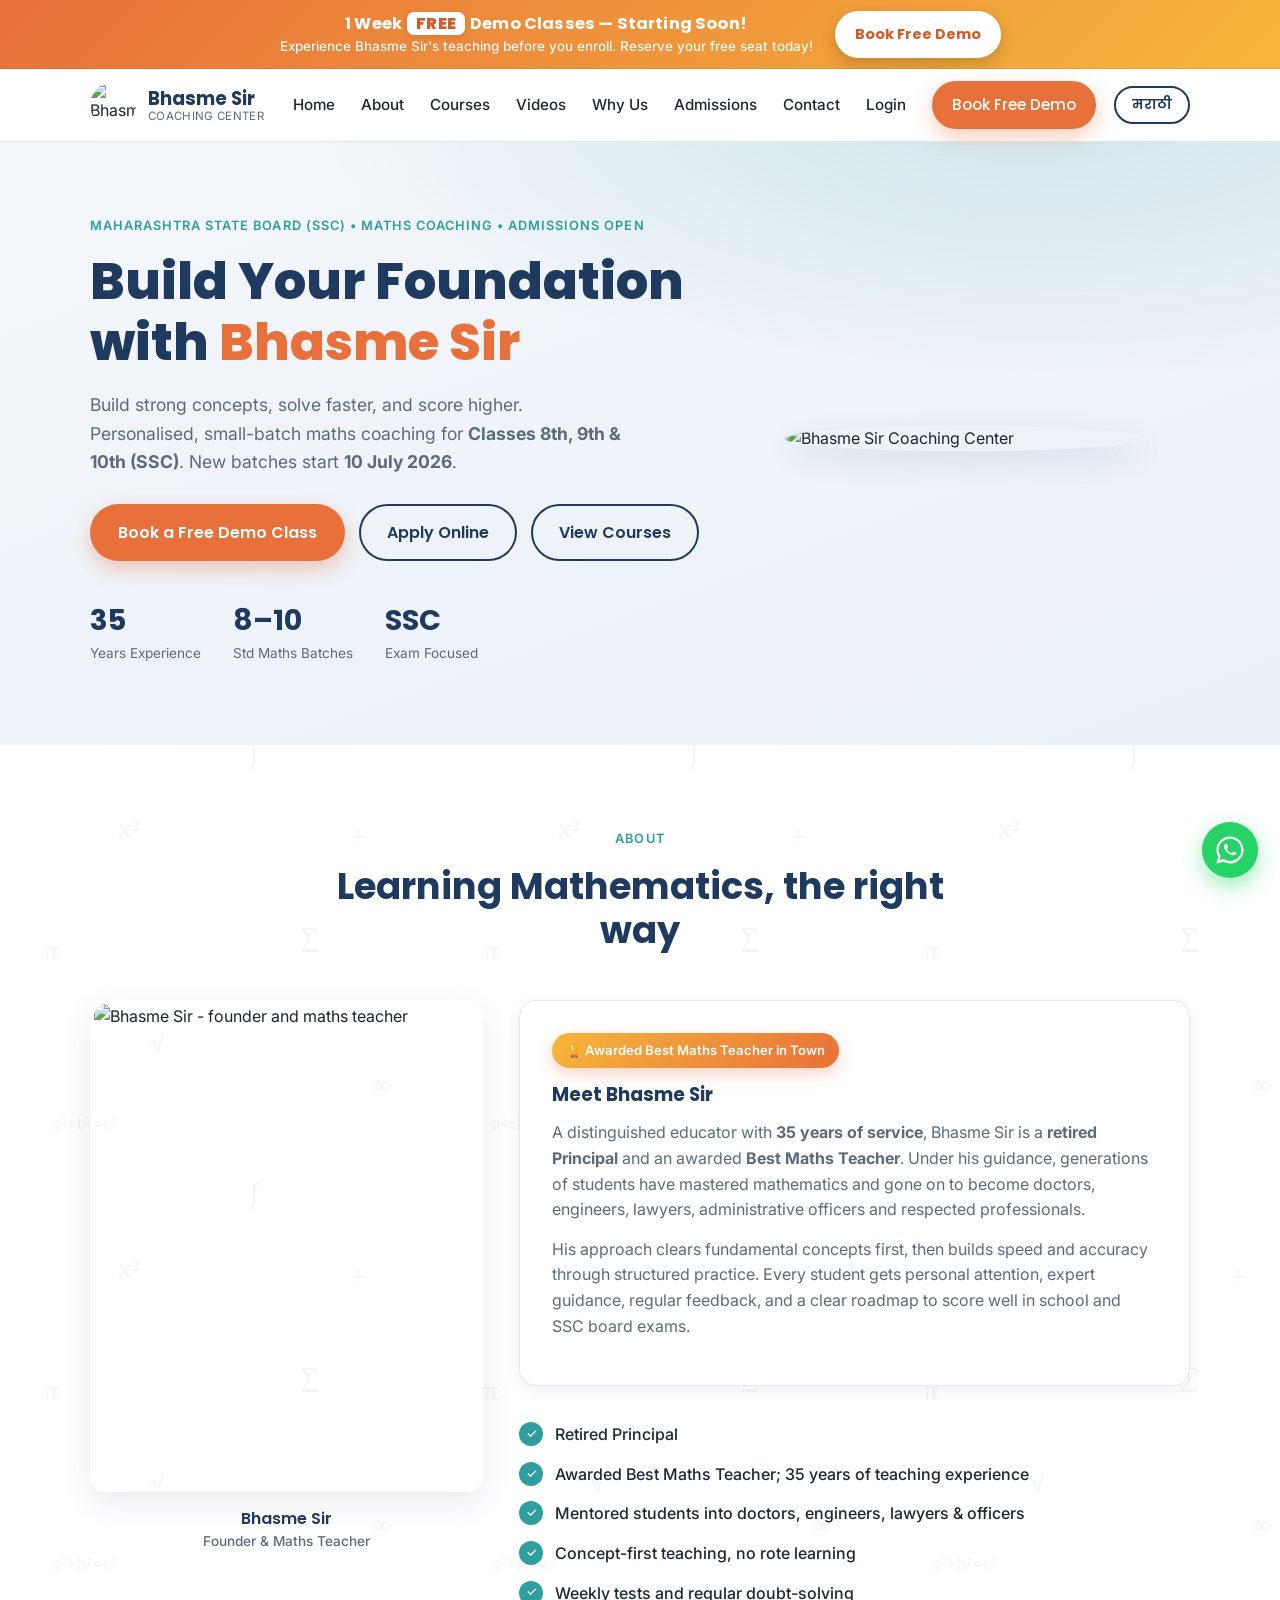
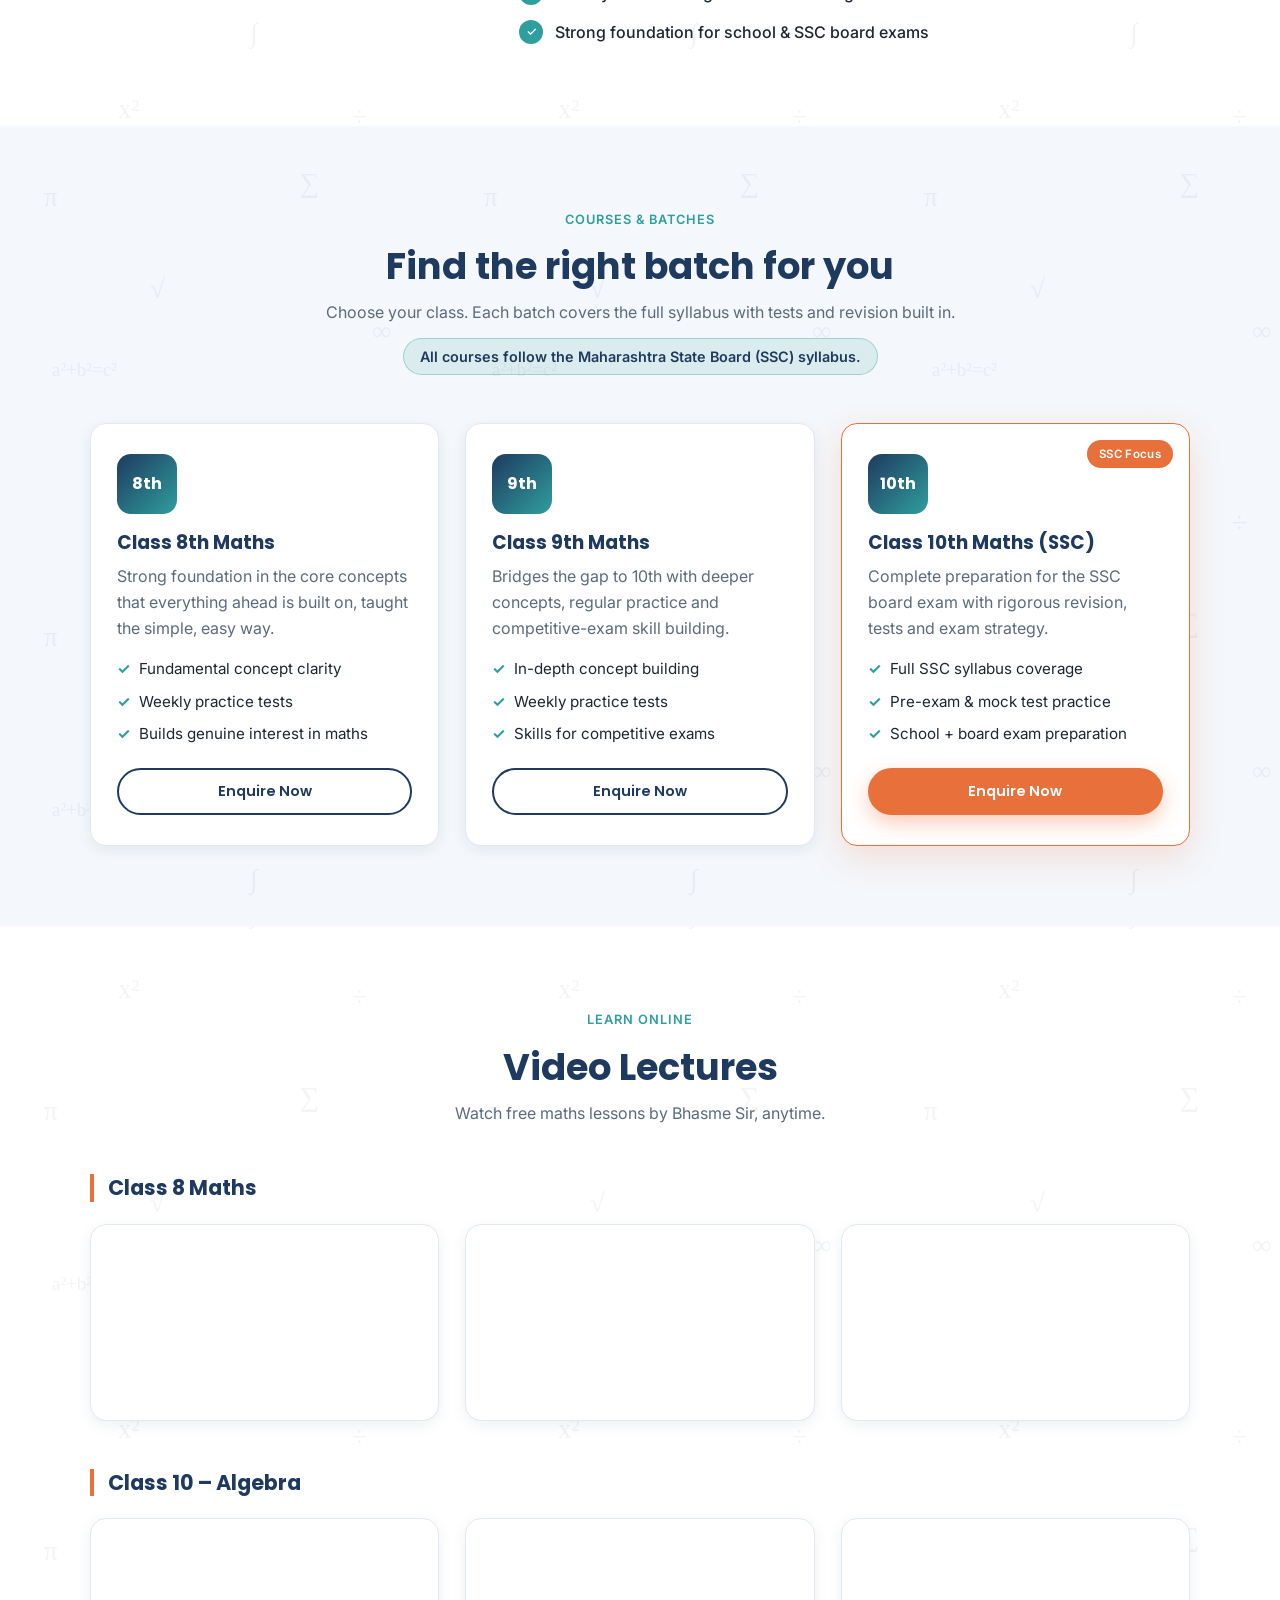
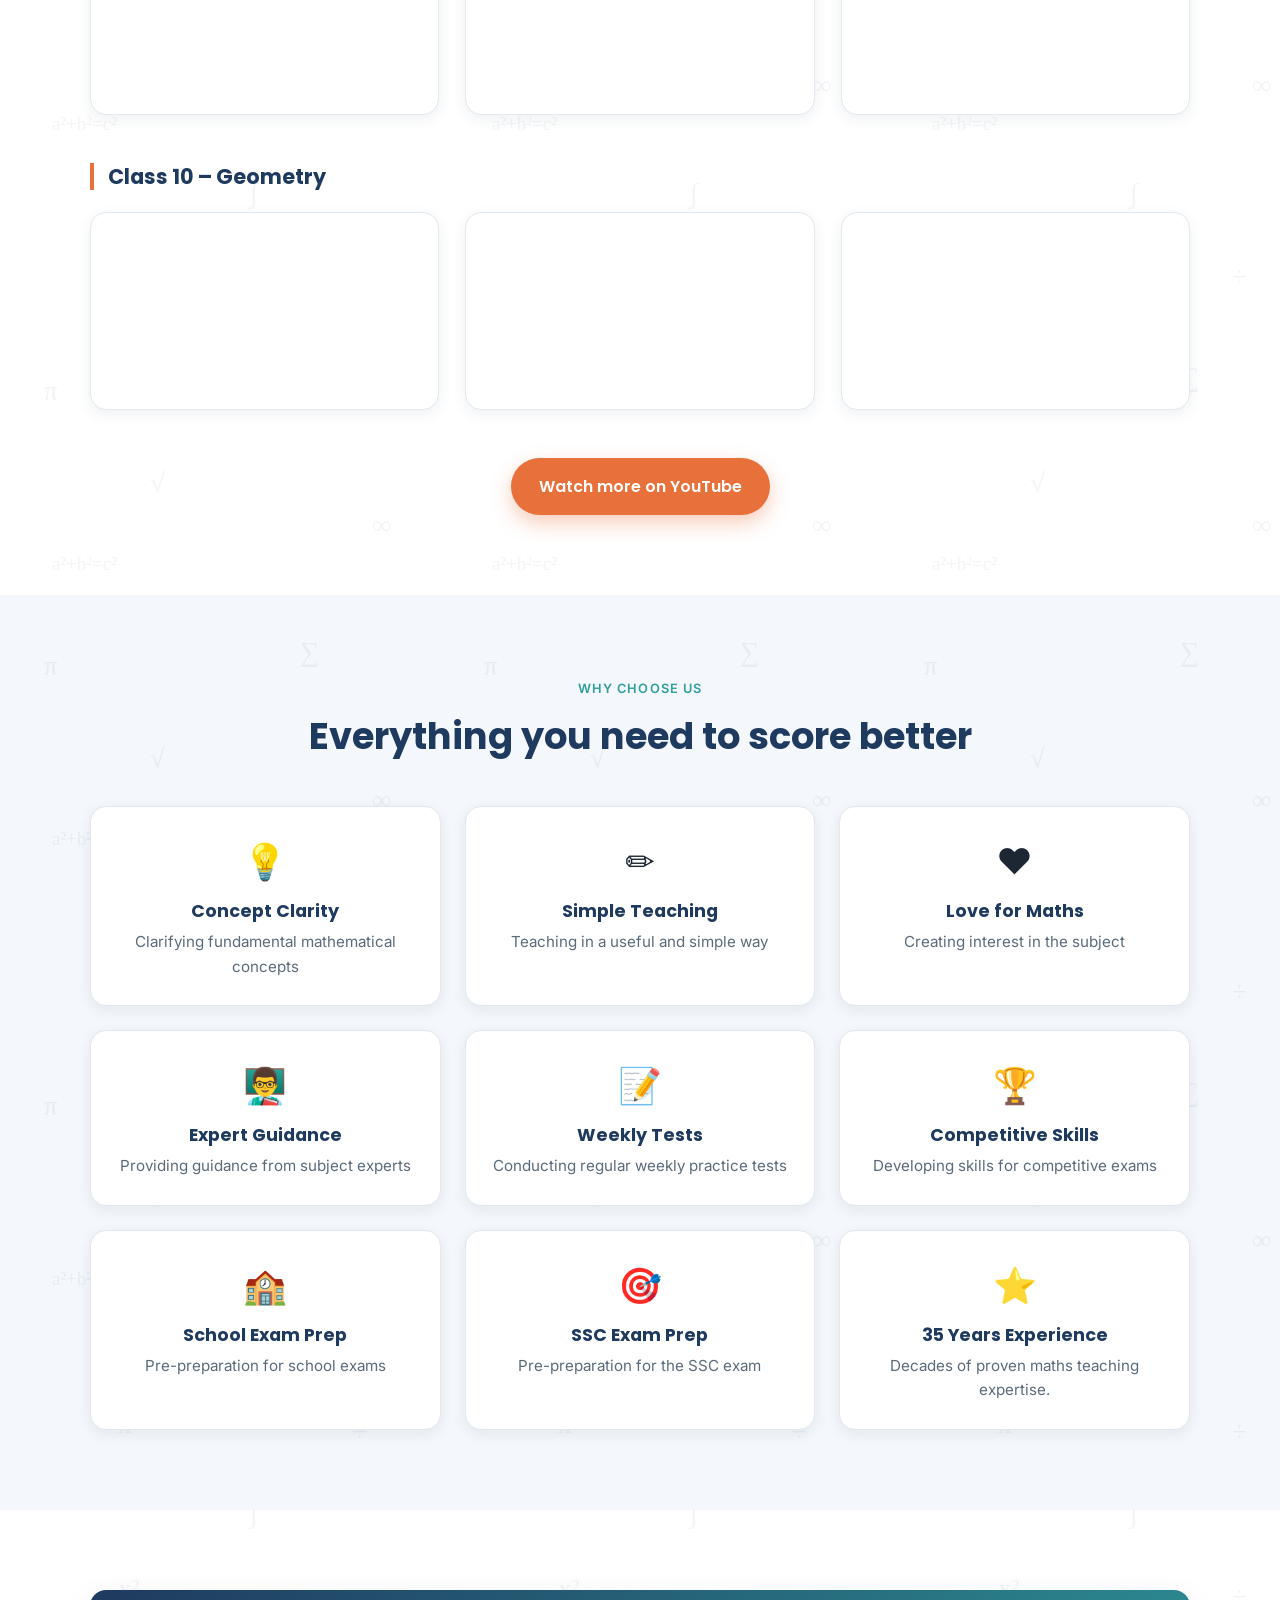
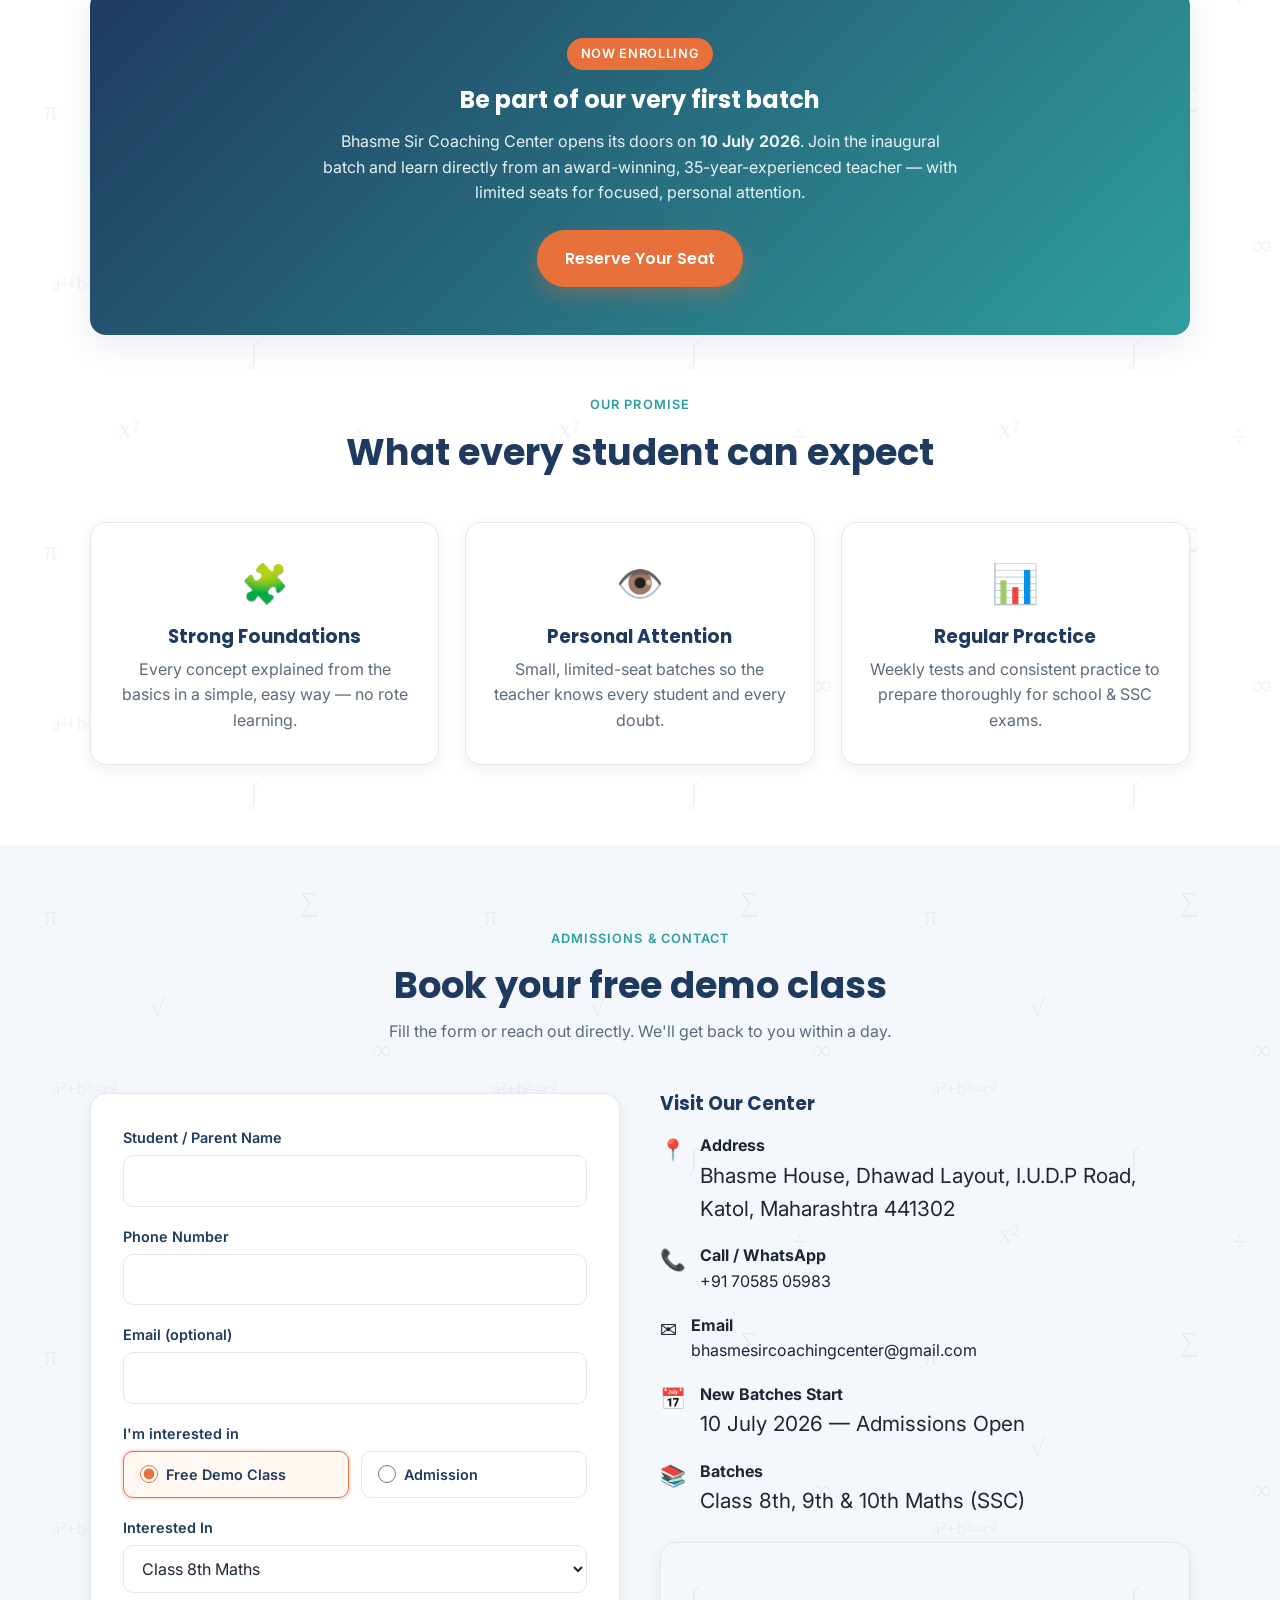
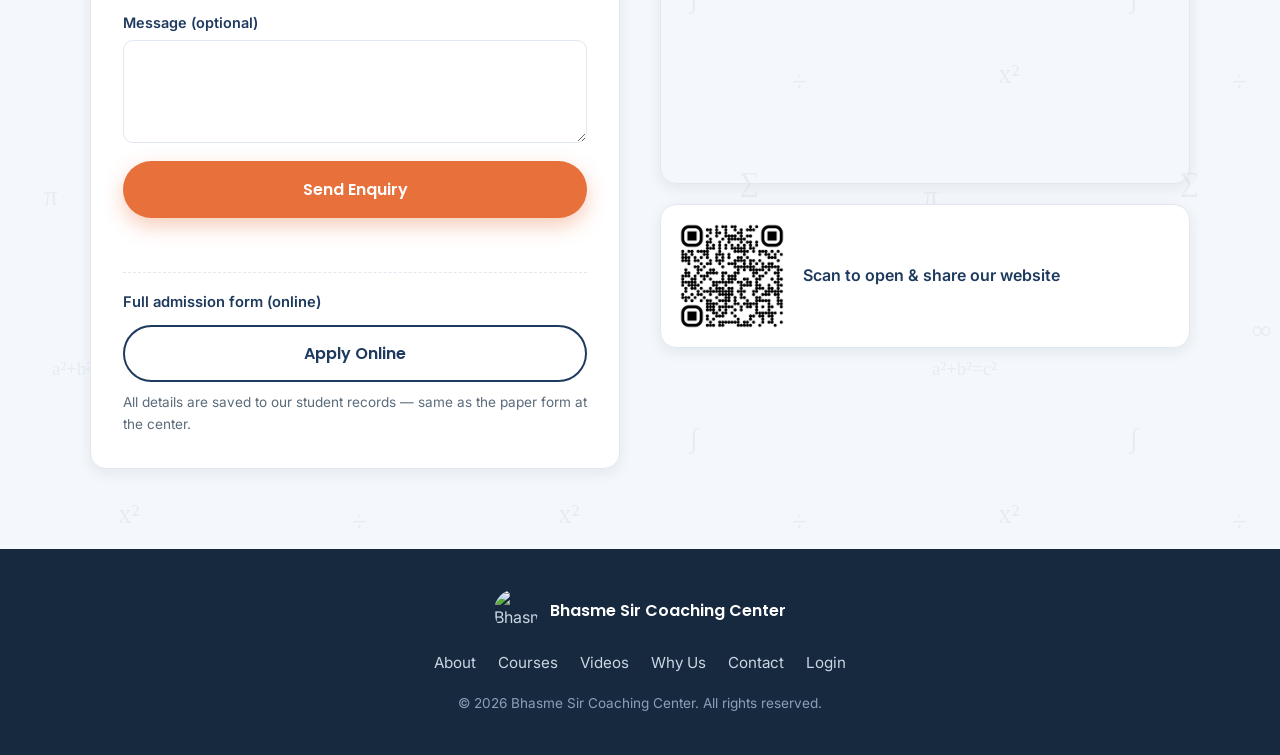
==== commit 6ec3713a: "Use mobile number as student login ID; email optional. Students sign in with 10-digit mobile as user" ====
--- a/index.html
+++ b/index.html
@@ -9,7 +9,7 @@
   <link rel="preconnect" href="https://fonts.googleapis.com" />
   <link rel="preconnect" href="https://fonts.gstatic.com" crossorigin />
   <link href="https://fonts.googleapis.com/css2?family=Poppins:wght@400;500;600;700;800&family=Inter:wght@400;500;600&family=Noto+Sans+Devanagari:wght@400;500;600;700&family=Mukta:wght@400;500;600;700&display=swap" rel="stylesheet" />
-  <link rel="stylesheet" href="styles.css?v=18" />
+  <link rel="stylesheet" href="styles.css?v=19" />
 </head>
 <body>
   <!-- Promotional announcement banner -->
@@ -305,8 +305,8 @@
             <input type="tel" id="phone" name="phone" required aria-required="true" maxlength="20" inputmode="tel" autocomplete="tel" />
           </div>
           <div class="field">
-            <label for="email" data-i18n="form.email">Email</label>
-            <input type="email" id="email" name="email" maxlength="120" inputmode="email" autocomplete="email" required aria-required="true" />
+            <label for="email" data-i18n="form.email">Email (optional)</label>
+            <input type="email" id="email" name="email" maxlength="120" inputmode="email" autocomplete="email" />
           </div>
           <div class="field">
             <span class="field-label" data-i18n="form.purposeLabel">I'm interested in</span>
@@ -391,6 +391,6 @@
     <svg viewBox="0 0 32 32" width="28" height="28" aria-hidden="true"><path fill="currentColor" d="M16 .5C7.4.5.5 7.4.5 16c0 2.8.7 5.4 2 7.7L.5 31.5l8-2c2.2 1.2 4.8 1.9 7.5 1.9 8.6 0 15.5-6.9 15.5-15.5S24.6.5 16 .5zm0 28c-2.4 0-4.7-.7-6.7-1.9l-.5-.3-4.7 1.2 1.3-4.6-.3-.5C3.7 20.3 3 18.2 3 16 3 8.8 8.8 3 16 3s13 5.8 13 13-5.8 12.5-13 12.5zm7.1-9.4c-.4-.2-2.3-1.1-2.6-1.2-.3-.1-.6-.2-.8.2-.2.4-.9 1.2-1.1 1.4-.2.2-.4.2-.8.1-.4-.2-1.6-.6-3.1-1.9-1.1-1-1.9-2.3-2.1-2.7-.2-.4 0-.6.2-.8.2-.2.4-.4.5-.7.2-.2.2-.4.4-.7.1-.3 0-.5 0-.7-.1-.2-.8-2-1.1-2.7-.3-.7-.6-.6-.8-.6h-.7c-.2 0-.6.1-.9.5-.3.4-1.2 1.2-1.2 2.9s1.2 3.4 1.4 3.6c.2.2 2.5 3.8 6 5.3.8.4 1.5.6 2 .7.8.3 1.6.2 2.2.1.7-.1 2.3-.9 2.6-1.8.3-.9.3-1.6.2-1.8-.1-.1-.3-.2-.7-.4z"/></svg>
   </a>
 
-  <script src="script.js?v=27"></script>
+  <script src="script.js?v=30"></script>
 </body>
 </html>
--- a/styles.css
+++ b/styles.css
@@ -206,6 +206,7 @@
 .course-card ul li { position: relative; padding-left: 22px; color: var(--ink); font-size: .95rem; }
 .course-card ul li::before { content: "✓"; position: absolute; left: 0; color: var(--teal); font-weight: 700; }
 .course-card .btn { margin-top: auto; }
+
 .badge {
   position: absolute; top: 16px; right: 16px; background: var(--orange); color: #fff;
   font-size: .72rem; font-weight: 600; padding: 5px 12px; border-radius: 999px; letter-spacing: .03em;
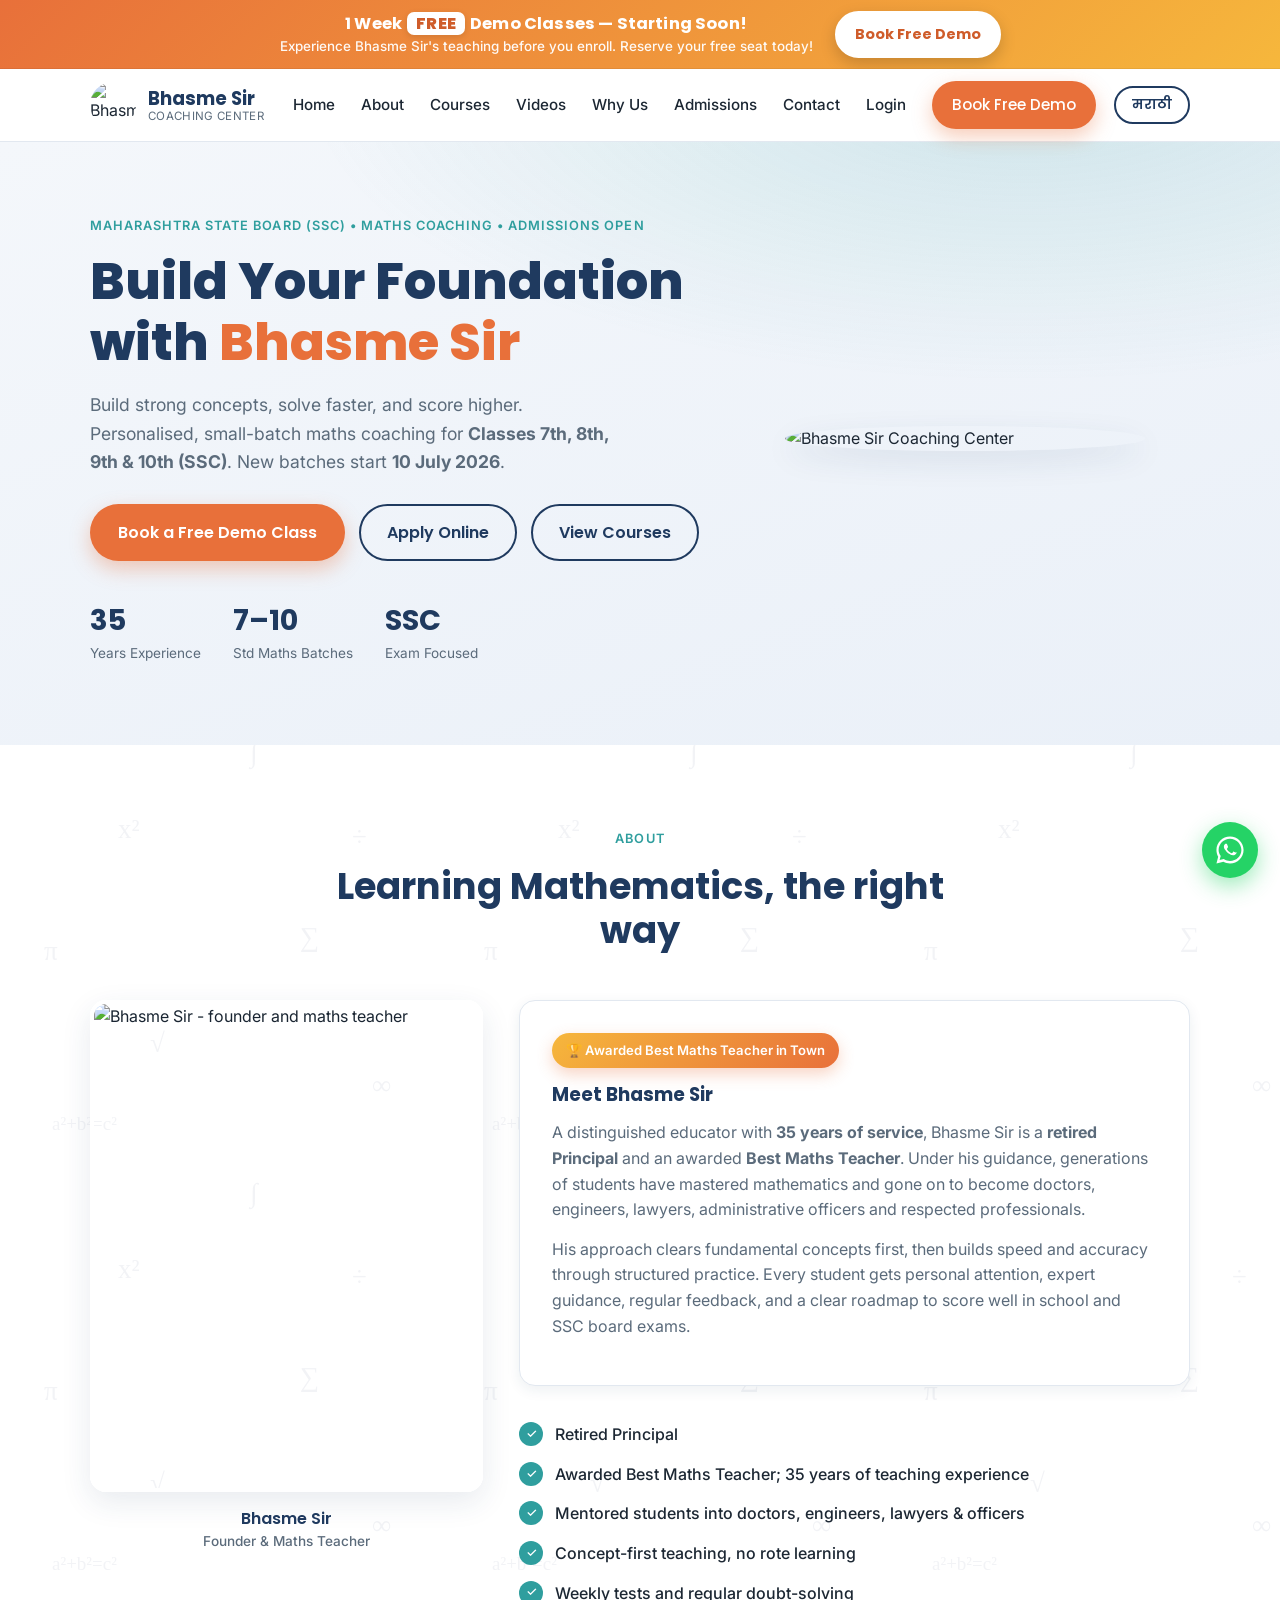
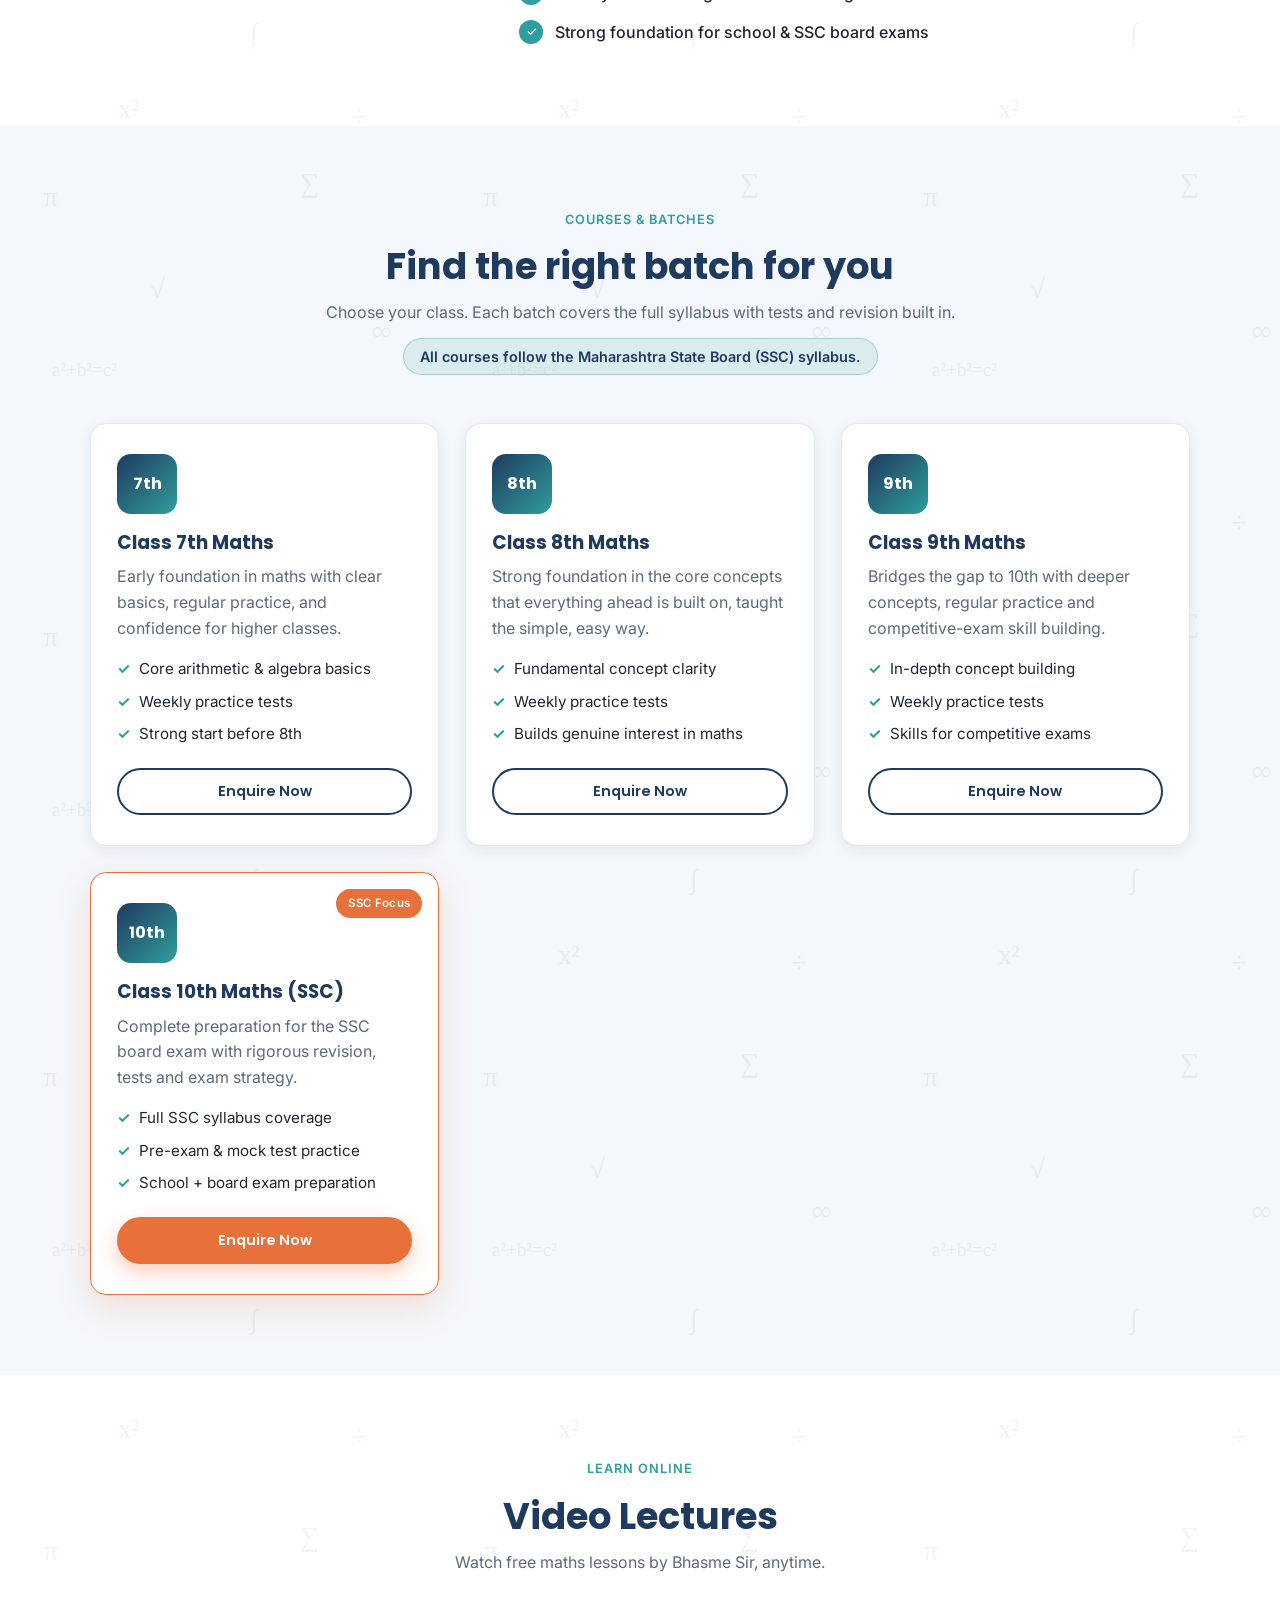
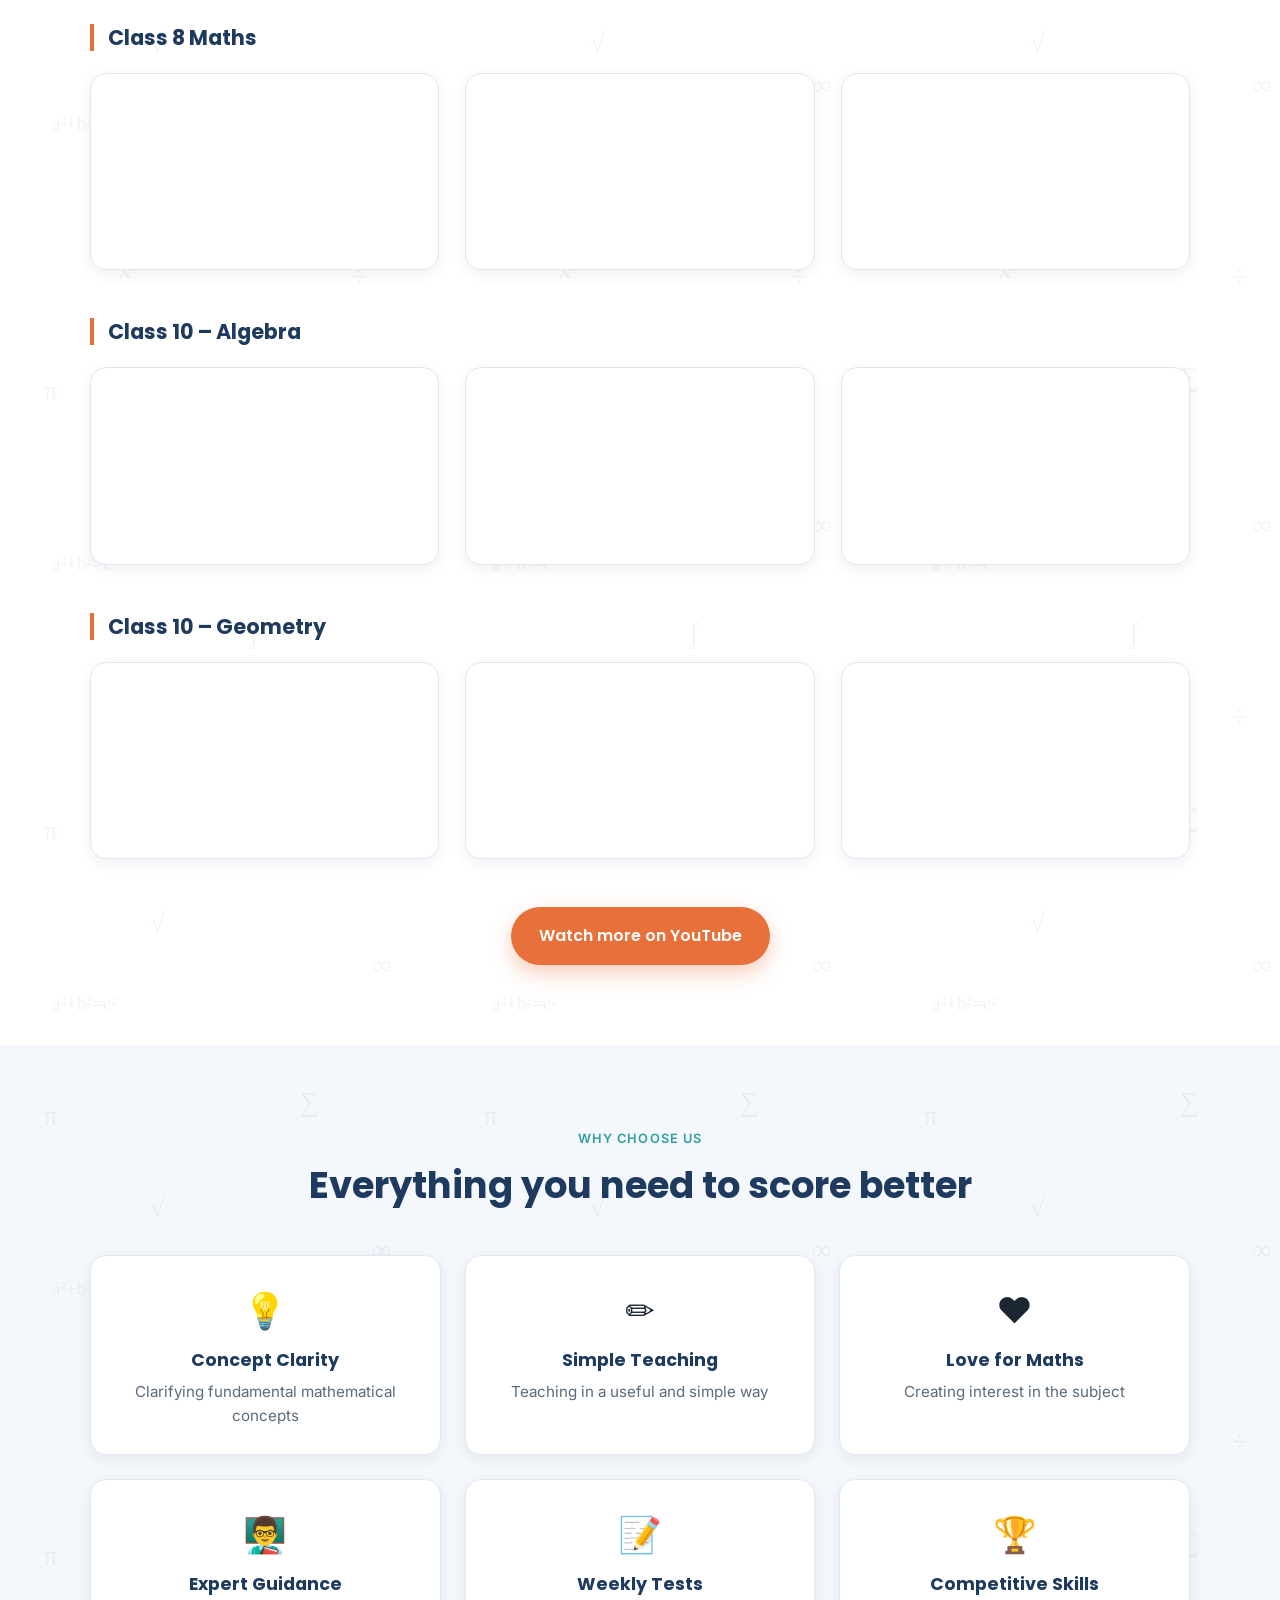
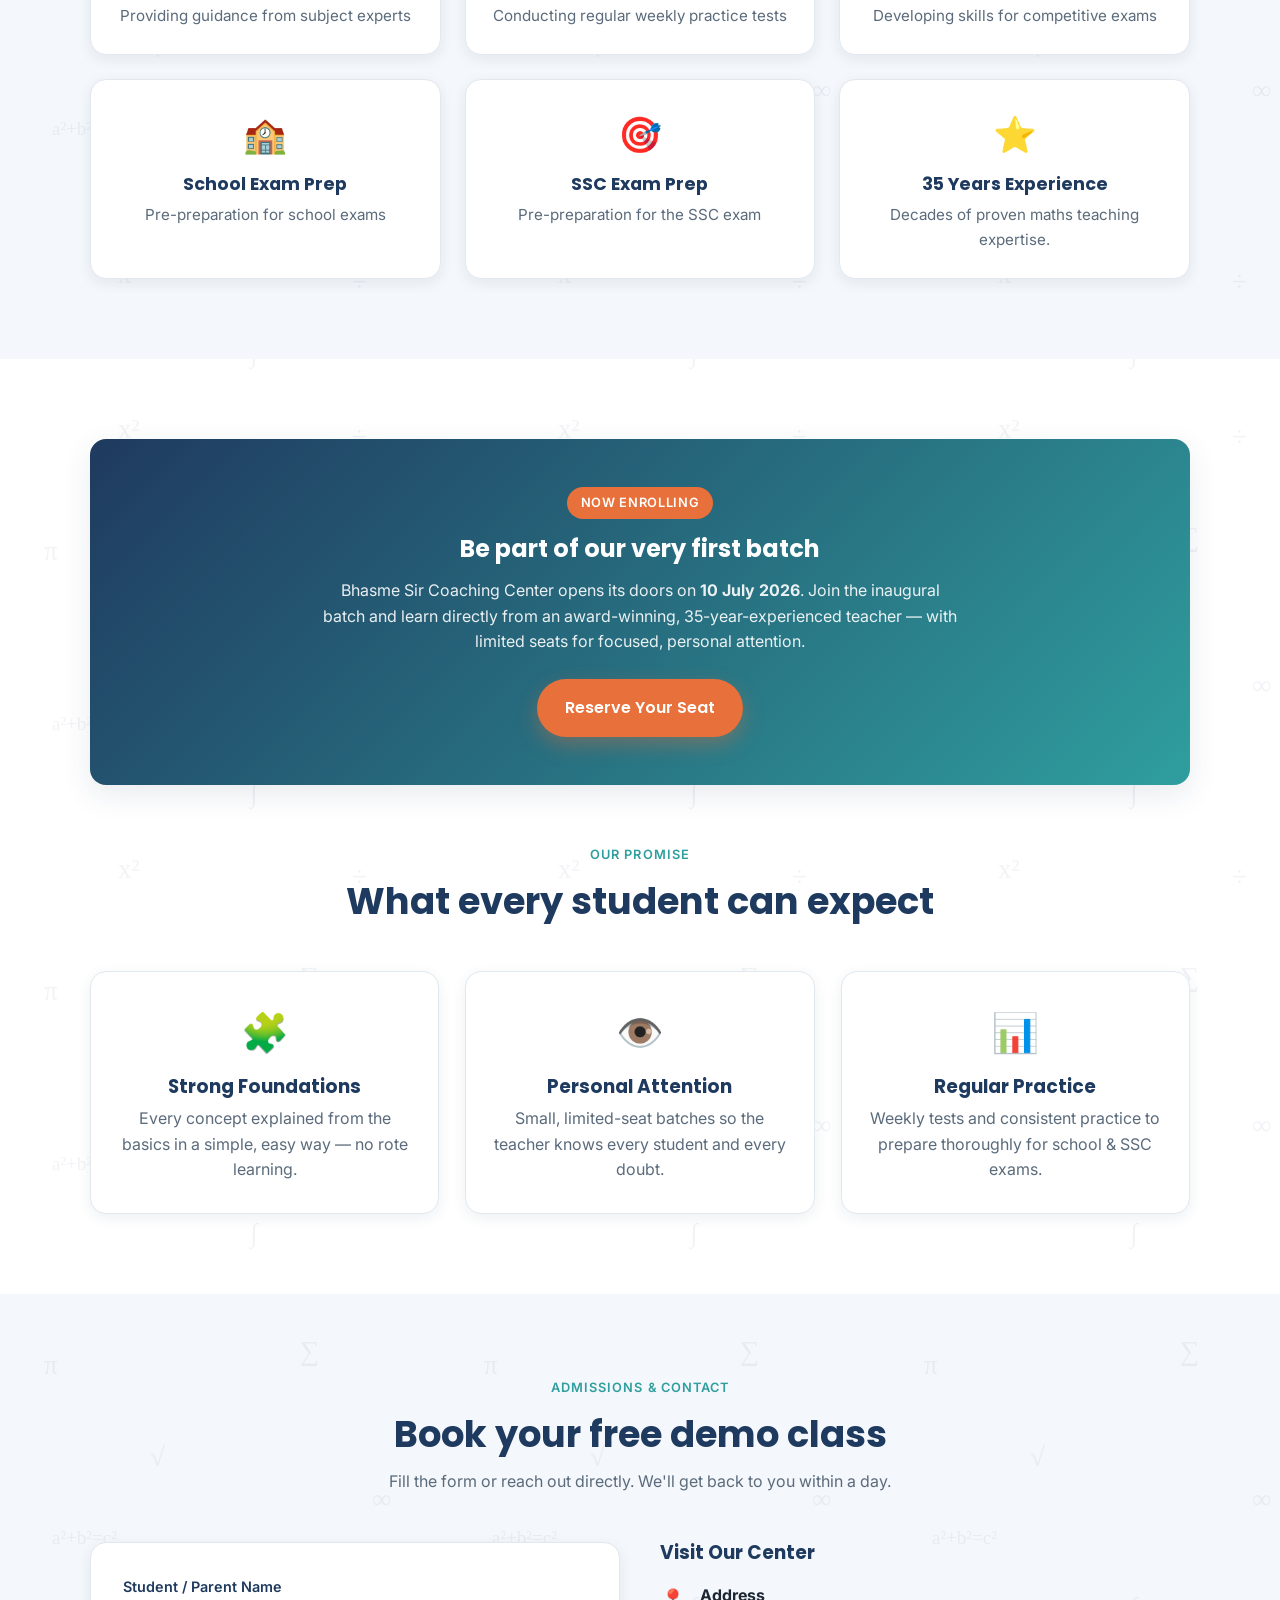
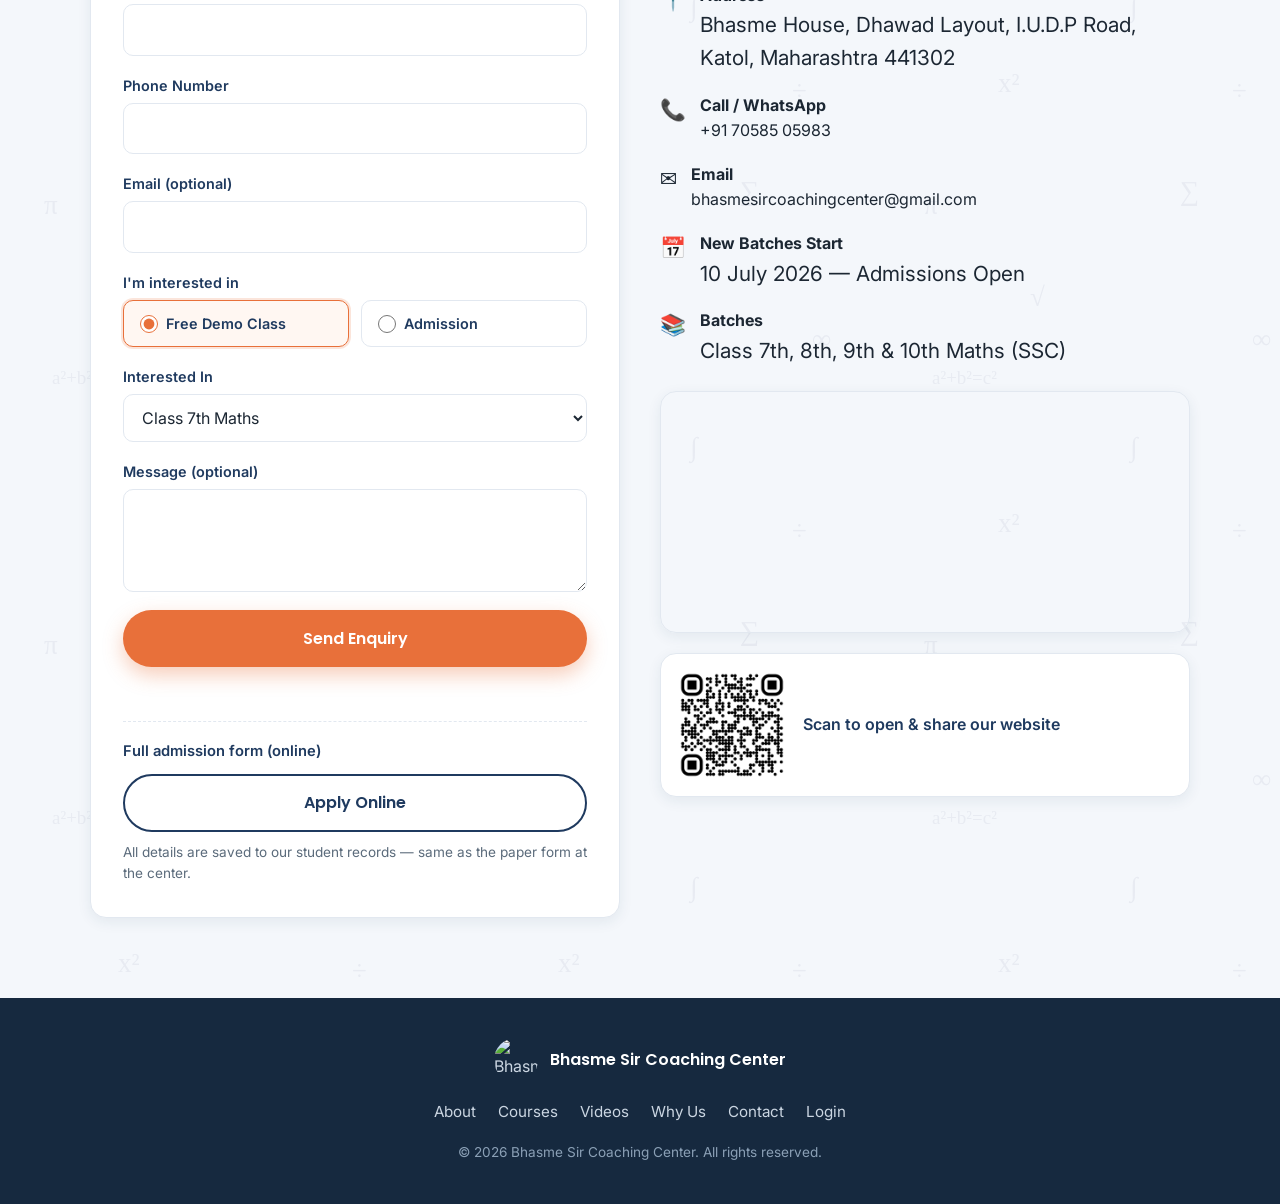
==== commit fd785bb5: "Add Class 7th Maths across website, fees, and admission form. Include 7th in Google Form choices, ho" ====
--- a/index.html
+++ b/index.html
@@ -3,8 +3,8 @@
 <head>
   <meta charset="UTF-8" />
   <meta name="viewport" content="width=device-width, initial-scale=1.0" />
-  <title>Bhasme Sir Coaching Center | Maths Classes for 8th, 9th &amp; 10th</title>
-  <meta name="description" content="Bhasme Sir Coaching Center - Expert offline mathematics coaching for Classes 8th, 9th and 10th (SSC). 35 years of teaching experience, weekly practice tests, SSC and competitive exam preparation. Batches start 10 July 2026." />
+  <title>Bhasme Sir Coaching Center | Maths Classes for 7th, 8th, 9th &amp; 10th</title>
+  <meta name="description" content="Bhasme Sir Coaching Center - Expert offline mathematics coaching for Classes 7th, 8th, 9th and 10th (SSC). 35 years of teaching experience, weekly practice tests, SSC and competitive exam preparation. Batches start 10 July 2026." />
   <link rel="icon" type="image/png" href="assets/logo.png?v=2" />
   <link rel="preconnect" href="https://fonts.googleapis.com" />
   <link rel="preconnect" href="https://fonts.gstatic.com" crossorigin />
@@ -62,7 +62,7 @@
         <h1 data-i18n="hero.h1">Build Your Foundation with <span class="accent">Bhasme Sir</span></h1>
         <p class="lead" data-i18n="hero.lead">
           Build strong concepts, solve faster, and score higher. Personalised, small-batch
-          maths coaching for <strong>Classes 8th, 9th &amp; 10th (SSC)</strong>.
+          maths coaching for <strong>Classes 7th, 8th, 9th &amp; 10th (SSC)</strong>.
           New batches start <strong>10 July 2026</strong>.
         </p>
         <div class="hero-actions">
@@ -72,7 +72,7 @@
         </div>
         <div class="hero-stats">
           <div class="stat"><strong data-i18n="hero.stat1num">35</strong><span data-i18n="hero.stat1">Years Experience</span></div>
-          <div class="stat"><strong data-i18n="hero.stat2num">8–10</strong><span data-i18n="hero.stat2">Std Maths Batches</span></div>
+          <div class="stat"><strong data-i18n="hero.stat2num">7–10</strong><span data-i18n="hero.stat2">Std Maths Batches</span></div>
           <div class="stat"><strong data-i18n="hero.stat3num">SSC</strong><span data-i18n="hero.stat3">Exam Focused</span></div>
         </div>
       </div>
@@ -133,6 +133,18 @@
       </div>
       <div class="cards">
         <article class="course-card">
+          <div class="course-icon" data-i18n="courses.icon7">7th</div>
+          <h3 data-i18n="c7.title">Class 7th Maths</h3>
+          <p data-i18n="c7.desc">Early foundation in maths with clear basics, regular practice, and confidence for higher classes.</p>
+          <ul>
+            <li data-i18n="c7.li1">Core arithmetic &amp; algebra basics</li>
+            <li data-i18n="c7.li2">Weekly practice tests</li>
+            <li data-i18n="c7.li3">Strong start before 8th</li>
+          </ul>
+          <a href="#contact" class="btn btn-outline btn-sm" data-i18n="courses.enquire">Enquire Now</a>
+        </article>
+
+        <article class="course-card">
           <div class="course-icon" data-i18n="courses.icon8">8th</div>
           <h3 data-i18n="c8.title">Class 8th Maths</h3>
           <p data-i18n="c8.desc">Strong foundation in the core concepts that everything ahead is built on, taught the simple, easy way.</p>
@@ -324,6 +336,7 @@
           <div class="field">
             <label for="course" data-i18n="form.interested">Interested In</label>
             <select id="course" name="course">
+              <option data-i18n="form.opt7">Class 7th Maths</option>
               <option data-i18n="form.opt8">Class 8th Maths</option>
               <option data-i18n="form.opt9">Class 9th Maths</option>
               <option data-i18n="form.opt10">Class 10th Maths (SSC)</option>
@@ -349,7 +362,7 @@
             <li><span>📞</span><div><strong data-i18n="ci.call">Call / WhatsApp</strong><br /><a href="tel:+917058505983">+91 70585 05983</a></div></li>
             <li><span>✉️</span><div><strong data-i18n="ci.email">Email</strong><br /><a href="mailto:bhasmesircoachingcenter@gmail.com">bhasmesircoachingcenter@gmail.com</a></div></li>
             <li><span>📅</span><div><strong data-i18n="ci.start">New Batches Start</strong><br /><span data-i18n="ci.startVal">10 July 2026 — Admissions Open</span></div></li>
-            <li><span>📚</span><div><strong data-i18n="ci.batches">Batches</strong><br /><span data-i18n="ci.batchesVal">Class 8th, 9th &amp; 10th Maths (SSC)</span></div></li>
+            <li><span>📚</span><div><strong data-i18n="ci.batches">Batches</strong><br /><span data-i18n="ci.batchesVal">Class 7th, 8th, 9th &amp; 10th Maths (SSC)</span></div></li>
           </ul>
           <div class="map">
             <iframe
@@ -391,6 +404,6 @@
     <svg viewBox="0 0 32 32" width="28" height="28" aria-hidden="true"><path fill="currentColor" d="M16 .5C7.4.5.5 7.4.5 16c0 2.8.7 5.4 2 7.7L.5 31.5l8-2c2.2 1.2 4.8 1.9 7.5 1.9 8.6 0 15.5-6.9 15.5-15.5S24.6.5 16 .5zm0 28c-2.4 0-4.7-.7-6.7-1.9l-.5-.3-4.7 1.2 1.3-4.6-.3-.5C3.7 20.3 3 18.2 3 16 3 8.8 8.8 3 16 3s13 5.8 13 13-5.8 12.5-13 12.5zm7.1-9.4c-.4-.2-2.3-1.1-2.6-1.2-.3-.1-.6-.2-.8.2-.2.4-.9 1.2-1.1 1.4-.2.2-.4.2-.8.1-.4-.2-1.6-.6-3.1-1.9-1.1-1-1.9-2.3-2.1-2.7-.2-.4 0-.6.2-.8.2-.2.4-.4.5-.7.2-.2.2-.4.4-.7.1-.3 0-.5 0-.7-.1-.2-.8-2-1.1-2.7-.3-.7-.6-.6-.8-.6h-.7c-.2 0-.6.1-.9.5-.3.4-1.2 1.2-1.2 2.9s1.2 3.4 1.4 3.6c.2.2 2.5 3.8 6 5.3.8.4 1.5.6 2 .7.8.3 1.6.2 2.2.1.7-.1 2.3-.9 2.6-1.8.3-.9.3-1.6.2-1.8-.1-.1-.3-.2-.7-.4z"/></svg>
   </a>
 
-  <script src="script.js?v=30"></script>
+  <script src="script.js?v=31"></script>
 </body>
 </html>
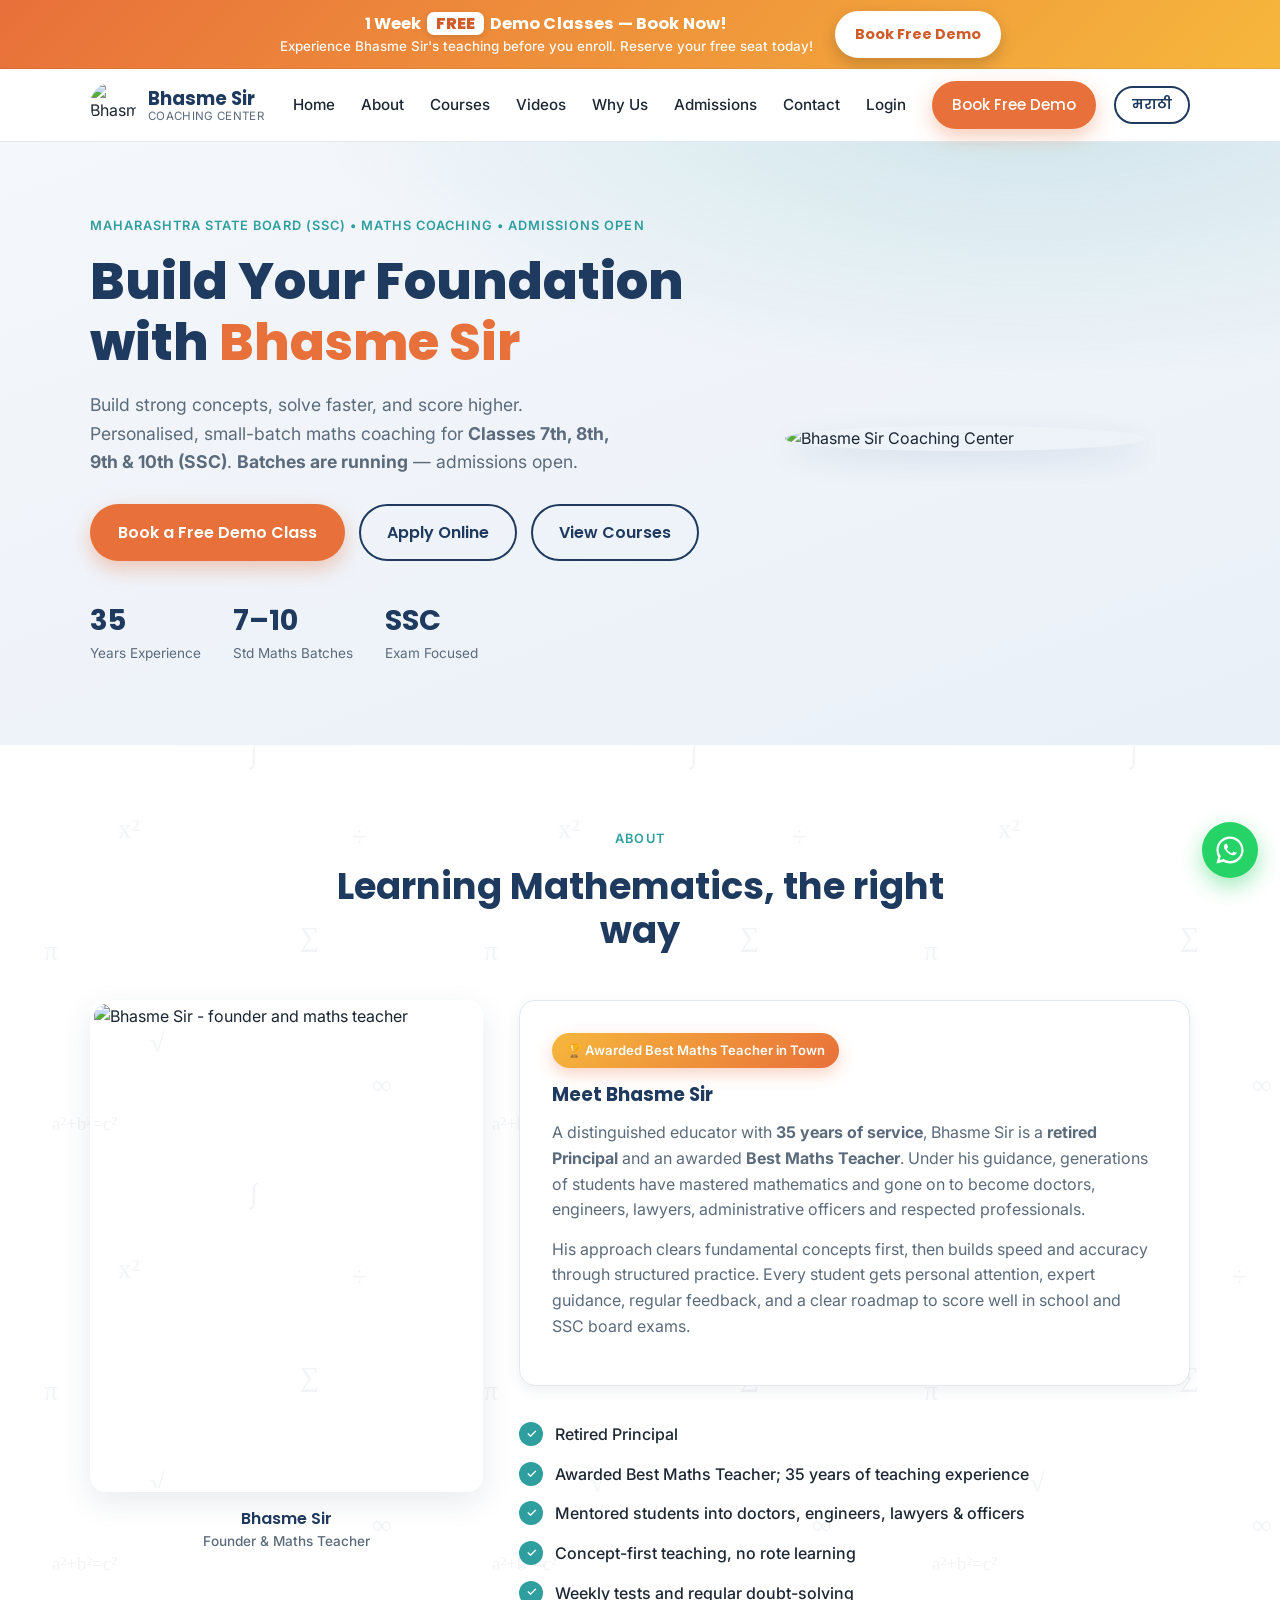
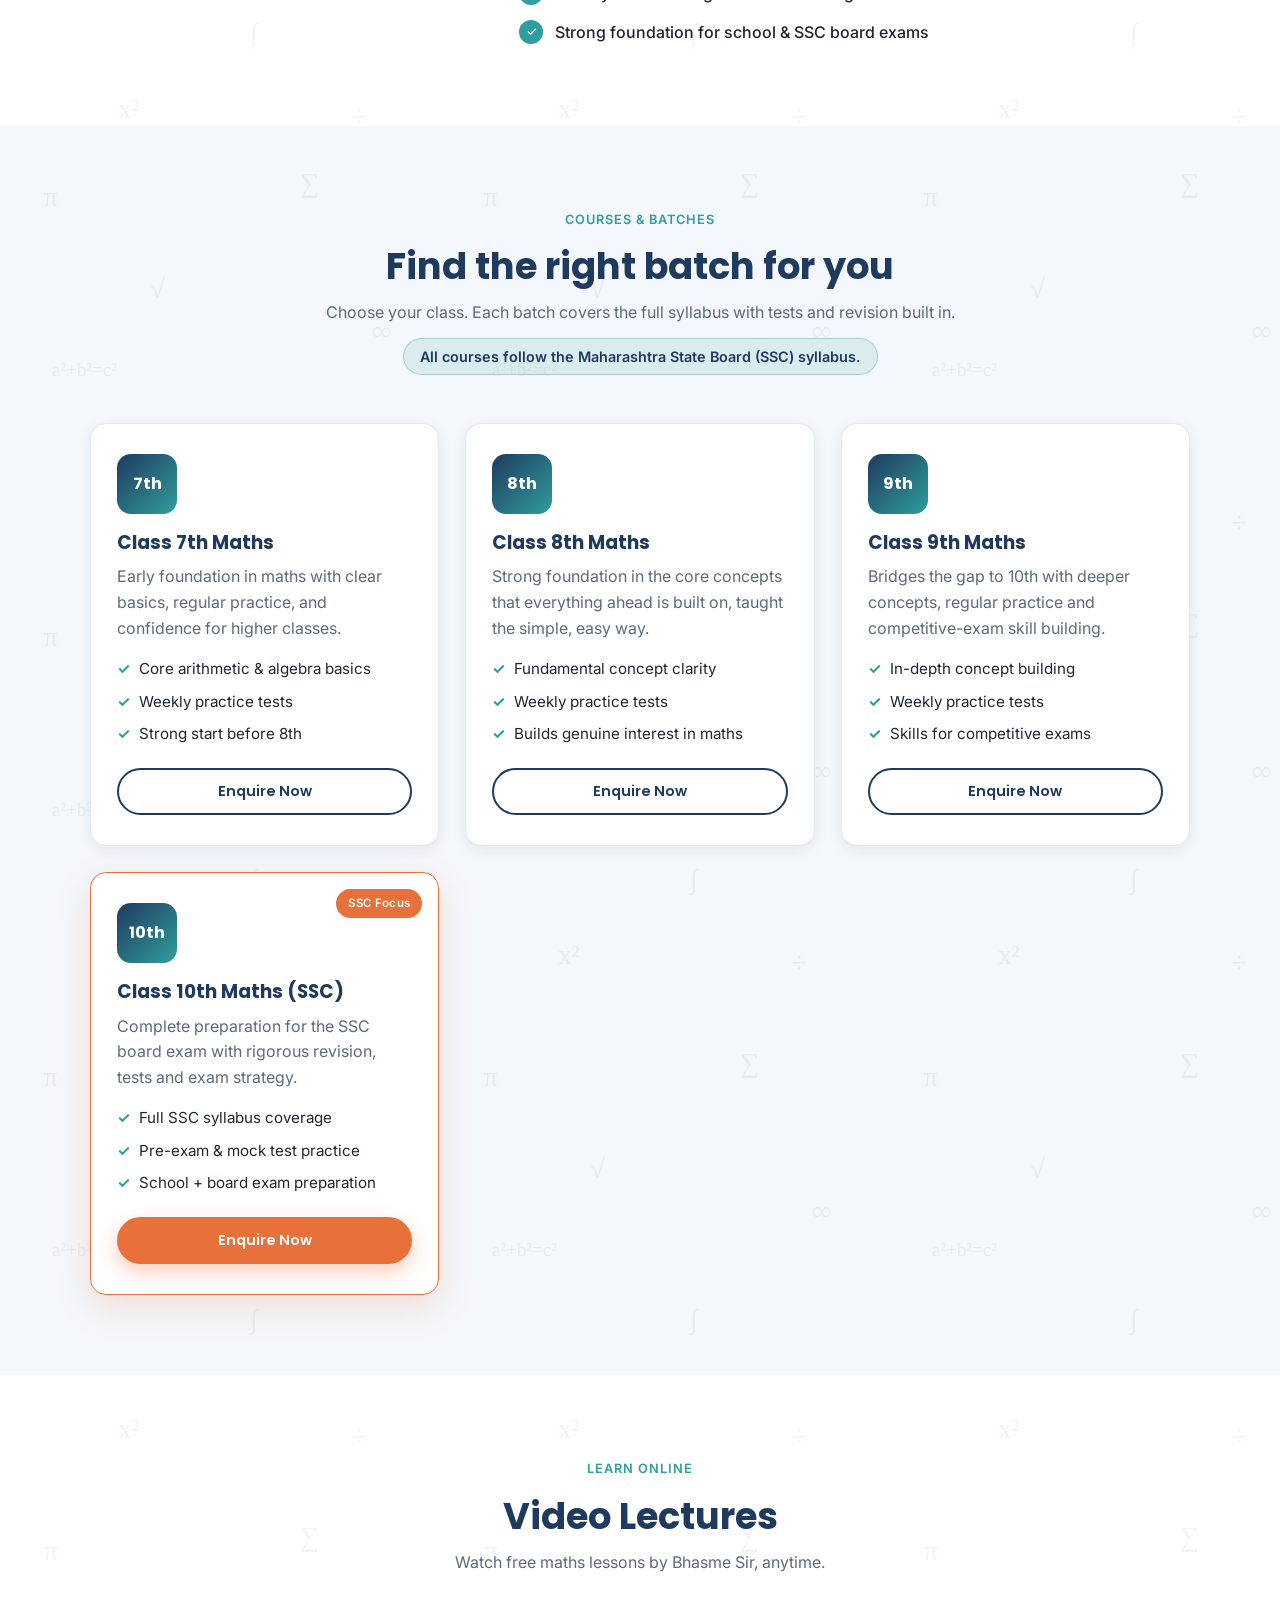
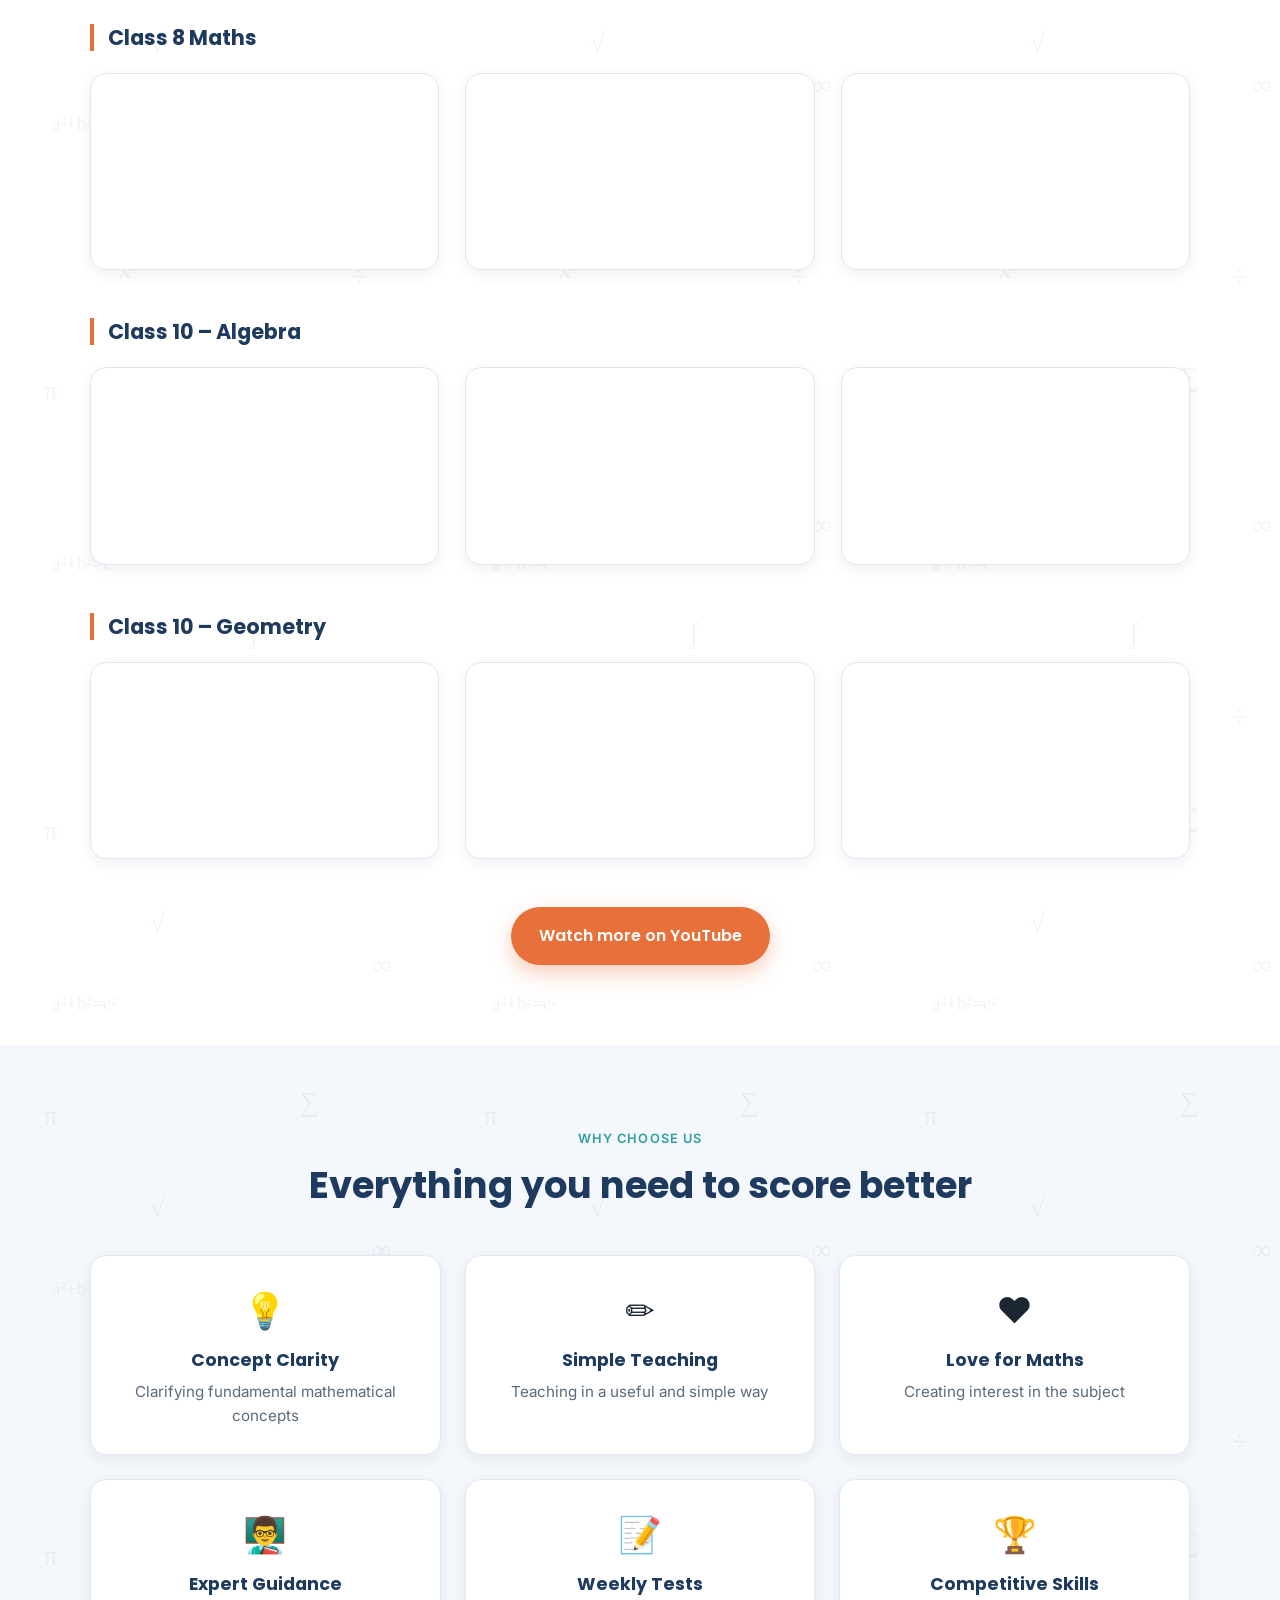
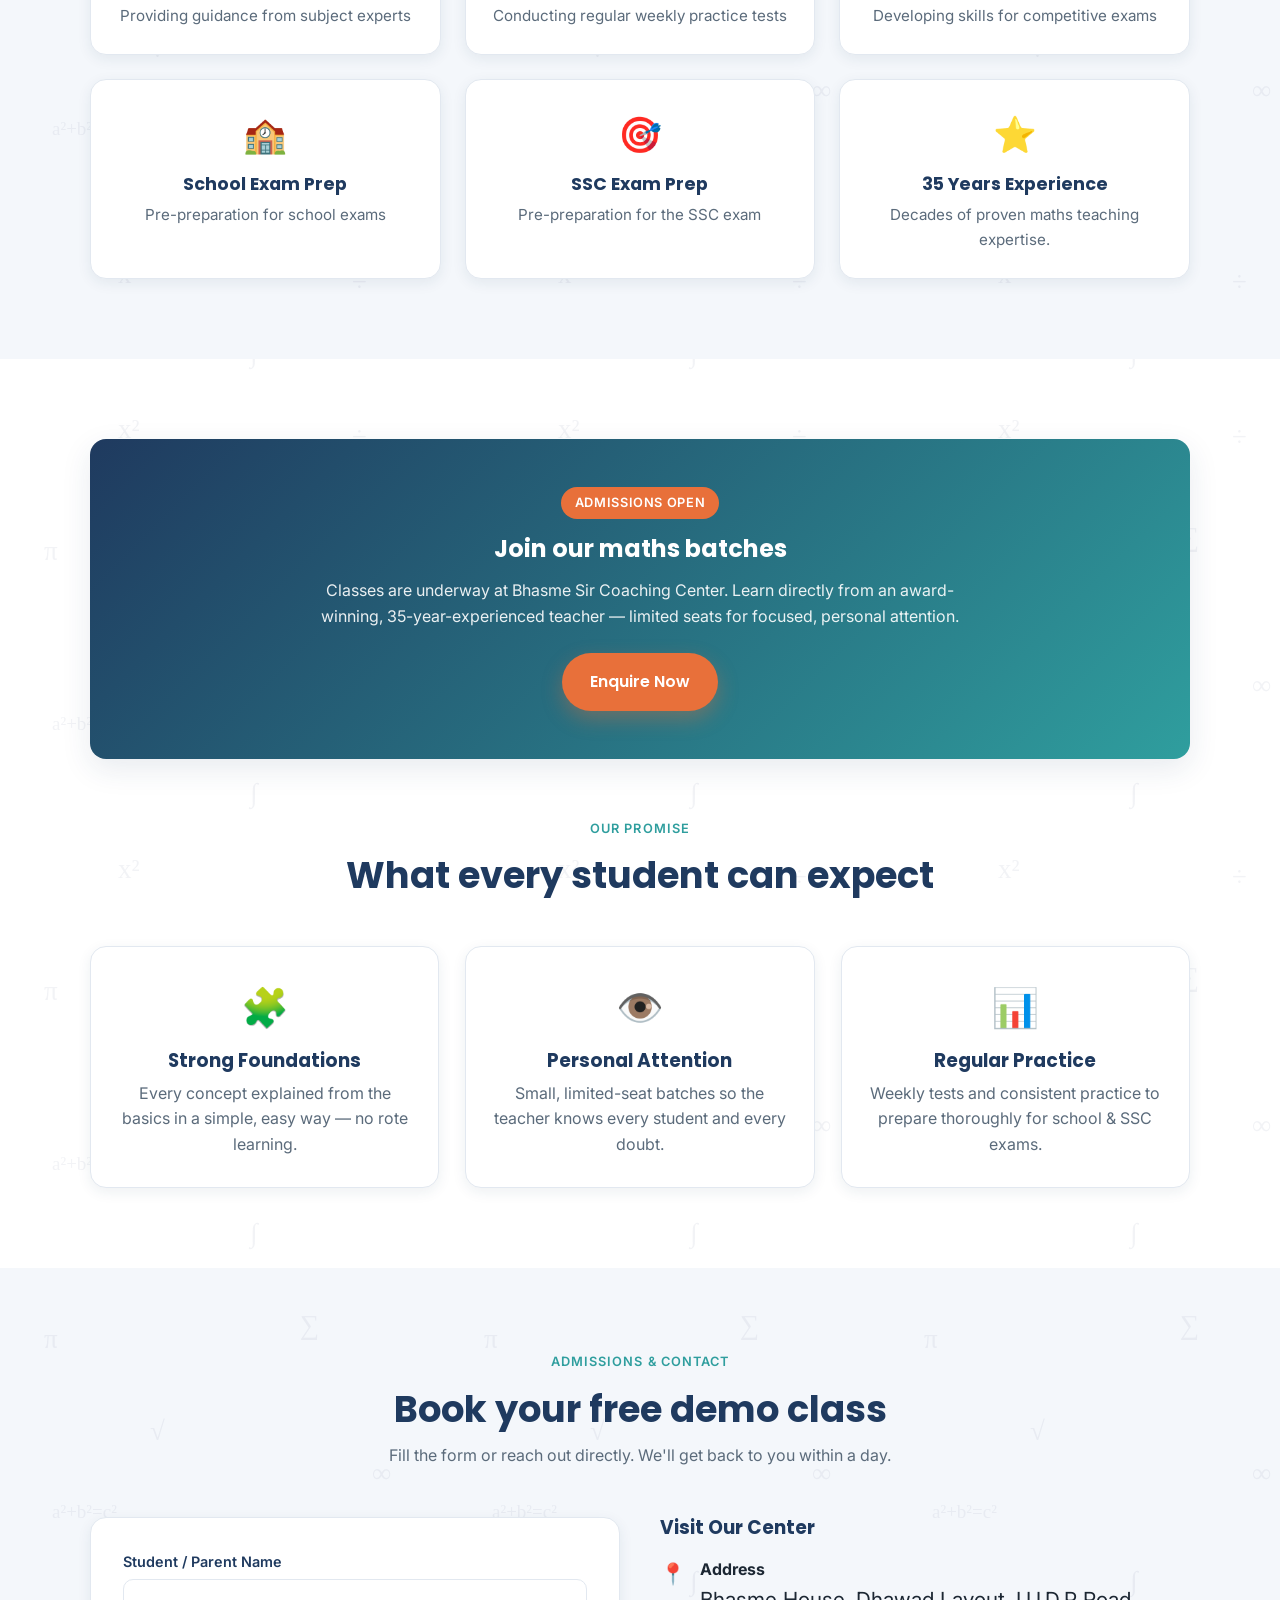
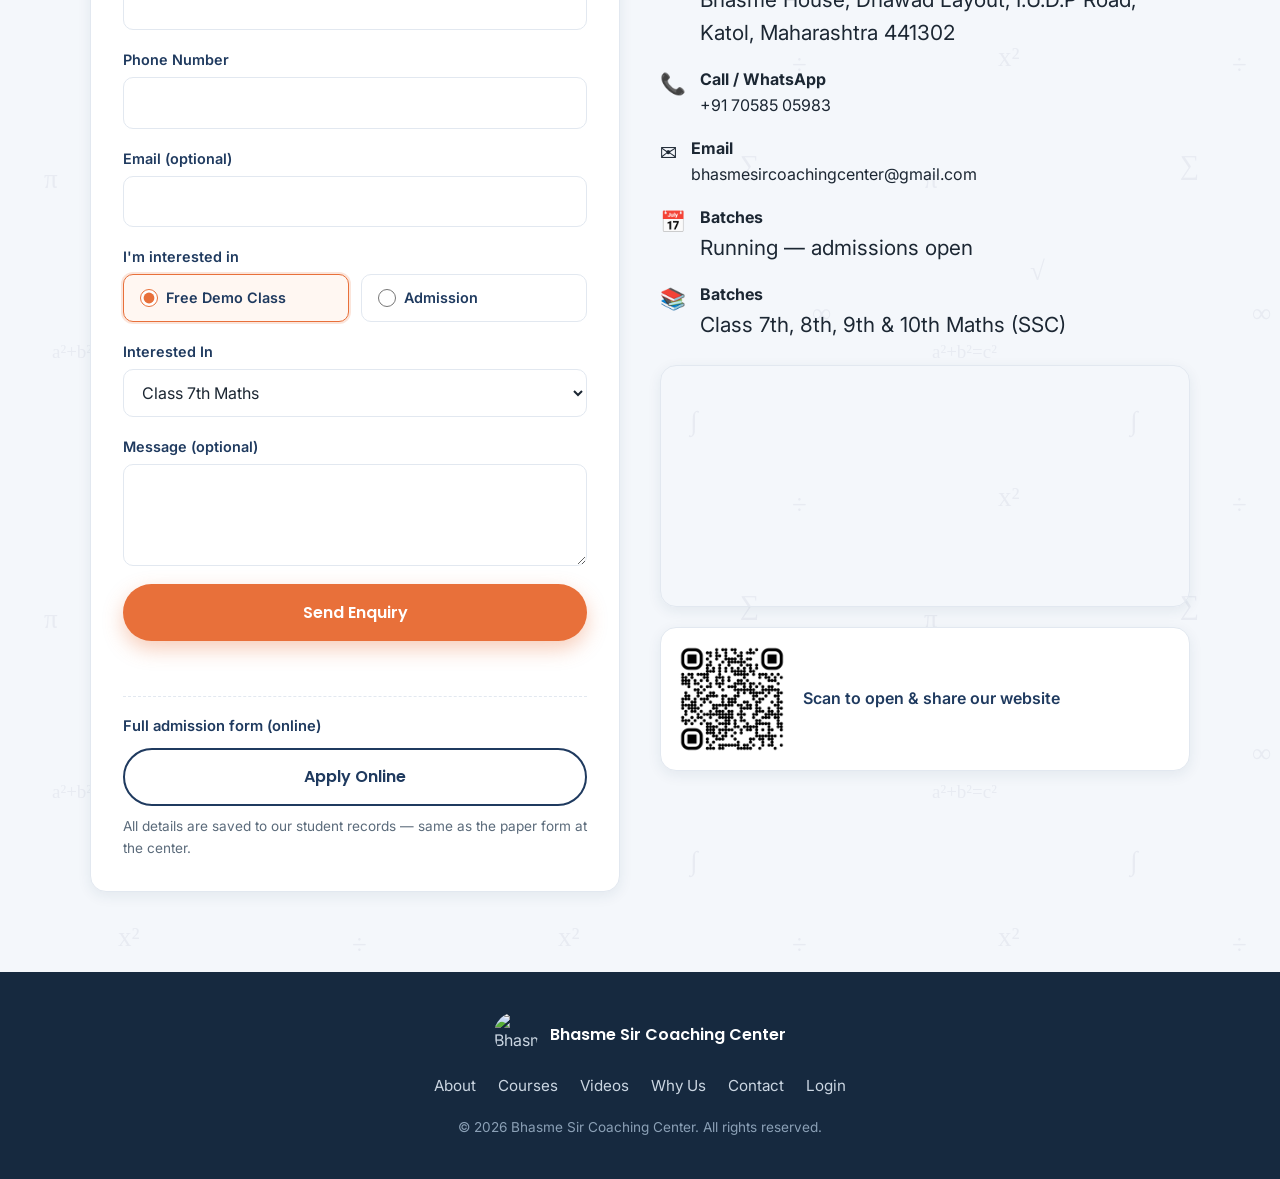
==== commit c8f768b3: "Remove 10 July start date; batches are already running. Update homepage, promo, contact info, admin " ====
--- a/index.html
+++ b/index.html
@@ -4,7 +4,7 @@
   <meta charset="UTF-8" />
   <meta name="viewport" content="width=device-width, initial-scale=1.0" />
   <title>Bhasme Sir Coaching Center | Maths Classes for 7th, 8th, 9th &amp; 10th</title>
-  <meta name="description" content="Bhasme Sir Coaching Center - Expert offline mathematics coaching for Classes 7th, 8th, 9th and 10th (SSC). 35 years of teaching experience, weekly practice tests, SSC and competitive exam preparation. Batches start 10 July 2026." />
+  <meta name="description" content="Bhasme Sir Coaching Center - Expert offline mathematics coaching for Classes 7th, 8th, 9th and 10th (SSC). 35 years of teaching experience, weekly practice tests, SSC and competitive exam preparation. Batches running — admissions open." />
   <link rel="icon" type="image/png" href="assets/logo.png?v=2" />
   <link rel="preconnect" href="https://fonts.googleapis.com" />
   <link rel="preconnect" href="https://fonts.gstatic.com" crossorigin />
@@ -16,7 +16,7 @@
   <div class="promo-bar">
     <div class="container promo-bar-inner">
       <div class="promo-bar-text">
-        <strong class="promo-headline" data-i18n="promo.headline">1 Week <span class="promo-free">FREE</span> Demo Classes — Starting Soon!</strong>
+        <strong class="promo-headline" data-i18n="promo.headline">1 Week <span class="promo-free">FREE</span> Demo Classes — Book Now!</strong>
         <span class="promo-sub" data-i18n="promo.sub">Experience Bhasme Sir's teaching before you enroll. Reserve your free seat today!</span>
       </div>
       <a href="#contact" class="btn btn-sm promo-btn" data-i18n="promo.cta">Book Free Demo</a>
@@ -63,7 +63,7 @@
         <p class="lead" data-i18n="hero.lead">
           Build strong concepts, solve faster, and score higher. Personalised, small-batch
           maths coaching for <strong>Classes 7th, 8th, 9th &amp; 10th (SSC)</strong>.
-          New batches start <strong>10 July 2026</strong>.
+          <strong>Batches are running</strong> — admissions open.
         </p>
         <div class="hero-actions">
           <a href="#contact" class="btn btn-primary" data-i18n="hero.demo">Book a Free Demo Class</a>
@@ -267,10 +267,10 @@
   <section class="section" id="promise">
     <div class="container">
       <div class="launch-banner">
-        <span class="launch-tag" data-i18n="launch.tag">Now Enrolling</span>
-        <h2 data-i18n="launch.h2">Be part of our very first batch</h2>
-        <p data-i18n="launch.p">Bhasme Sir Coaching Center opens its doors on <strong>10 July 2026</strong>. Join the inaugural batch and learn directly from an award-winning, 35-year-experienced teacher — with limited seats for focused, personal attention.</p>
-        <a href="#contact" class="btn btn-primary" data-i18n="launch.cta">Reserve Your Seat</a>
+        <span class="launch-tag" data-i18n="launch.tag">Admissions Open</span>
+        <h2 data-i18n="launch.h2">Join our maths batches</h2>
+        <p data-i18n="launch.p">Classes are underway at Bhasme Sir Coaching Center. Learn directly from an award-winning, 35-year-experienced teacher — limited seats for focused, personal attention.</p>
+        <a href="#contact" class="btn btn-primary" data-i18n="launch.cta">Enquire Now</a>
       </div>
 
       <div class="section-head" style="margin-top:56px;">
@@ -361,7 +361,7 @@
             <li><span>📍</span><div><strong data-i18n="ci.address">Address</strong><br /><span data-i18n="ci.addressVal">Bhasme House, Dhawad Layout, I.U.D.P Road, Katol, Maharashtra 441302</span></div></li>
             <li><span>📞</span><div><strong data-i18n="ci.call">Call / WhatsApp</strong><br /><a href="tel:+917058505983">+91 70585 05983</a></div></li>
             <li><span>✉️</span><div><strong data-i18n="ci.email">Email</strong><br /><a href="mailto:bhasmesircoachingcenter@gmail.com">bhasmesircoachingcenter@gmail.com</a></div></li>
-            <li><span>📅</span><div><strong data-i18n="ci.start">New Batches Start</strong><br /><span data-i18n="ci.startVal">10 July 2026 — Admissions Open</span></div></li>
+            <li><span>📅</span><div><strong data-i18n="ci.start">Batches</strong><br /><span data-i18n="ci.startVal">Running — admissions open</span></div></li>
             <li><span>📚</span><div><strong data-i18n="ci.batches">Batches</strong><br /><span data-i18n="ci.batchesVal">Class 7th, 8th, 9th &amp; 10th Maths (SSC)</span></div></li>
           </ul>
           <div class="map">
@@ -404,6 +404,6 @@
     <svg viewBox="0 0 32 32" width="28" height="28" aria-hidden="true"><path fill="currentColor" d="M16 .5C7.4.5.5 7.4.5 16c0 2.8.7 5.4 2 7.7L.5 31.5l8-2c2.2 1.2 4.8 1.9 7.5 1.9 8.6 0 15.5-6.9 15.5-15.5S24.6.5 16 .5zm0 28c-2.4 0-4.7-.7-6.7-1.9l-.5-.3-4.7 1.2 1.3-4.6-.3-.5C3.7 20.3 3 18.2 3 16 3 8.8 8.8 3 16 3s13 5.8 13 13-5.8 12.5-13 12.5zm7.1-9.4c-.4-.2-2.3-1.1-2.6-1.2-.3-.1-.6-.2-.8.2-.2.4-.9 1.2-1.1 1.4-.2.2-.4.2-.8.1-.4-.2-1.6-.6-3.1-1.9-1.1-1-1.9-2.3-2.1-2.7-.2-.4 0-.6.2-.8.2-.2.4-.4.5-.7.2-.2.2-.4.4-.7.1-.3 0-.5 0-.7-.1-.2-.8-2-1.1-2.7-.3-.7-.6-.6-.8-.6h-.7c-.2 0-.6.1-.9.5-.3.4-1.2 1.2-1.2 2.9s1.2 3.4 1.4 3.6c.2.2 2.5 3.8 6 5.3.8.4 1.5.6 2 .7.8.3 1.6.2 2.2.1.7-.1 2.3-.9 2.6-1.8.3-.9.3-1.6.2-1.8-.1-.1-.3-.2-.7-.4z"/></svg>
   </a>
 
-  <script src="script.js?v=31"></script>
+  <script src="script.js?v=32"></script>
 </body>
 </html>
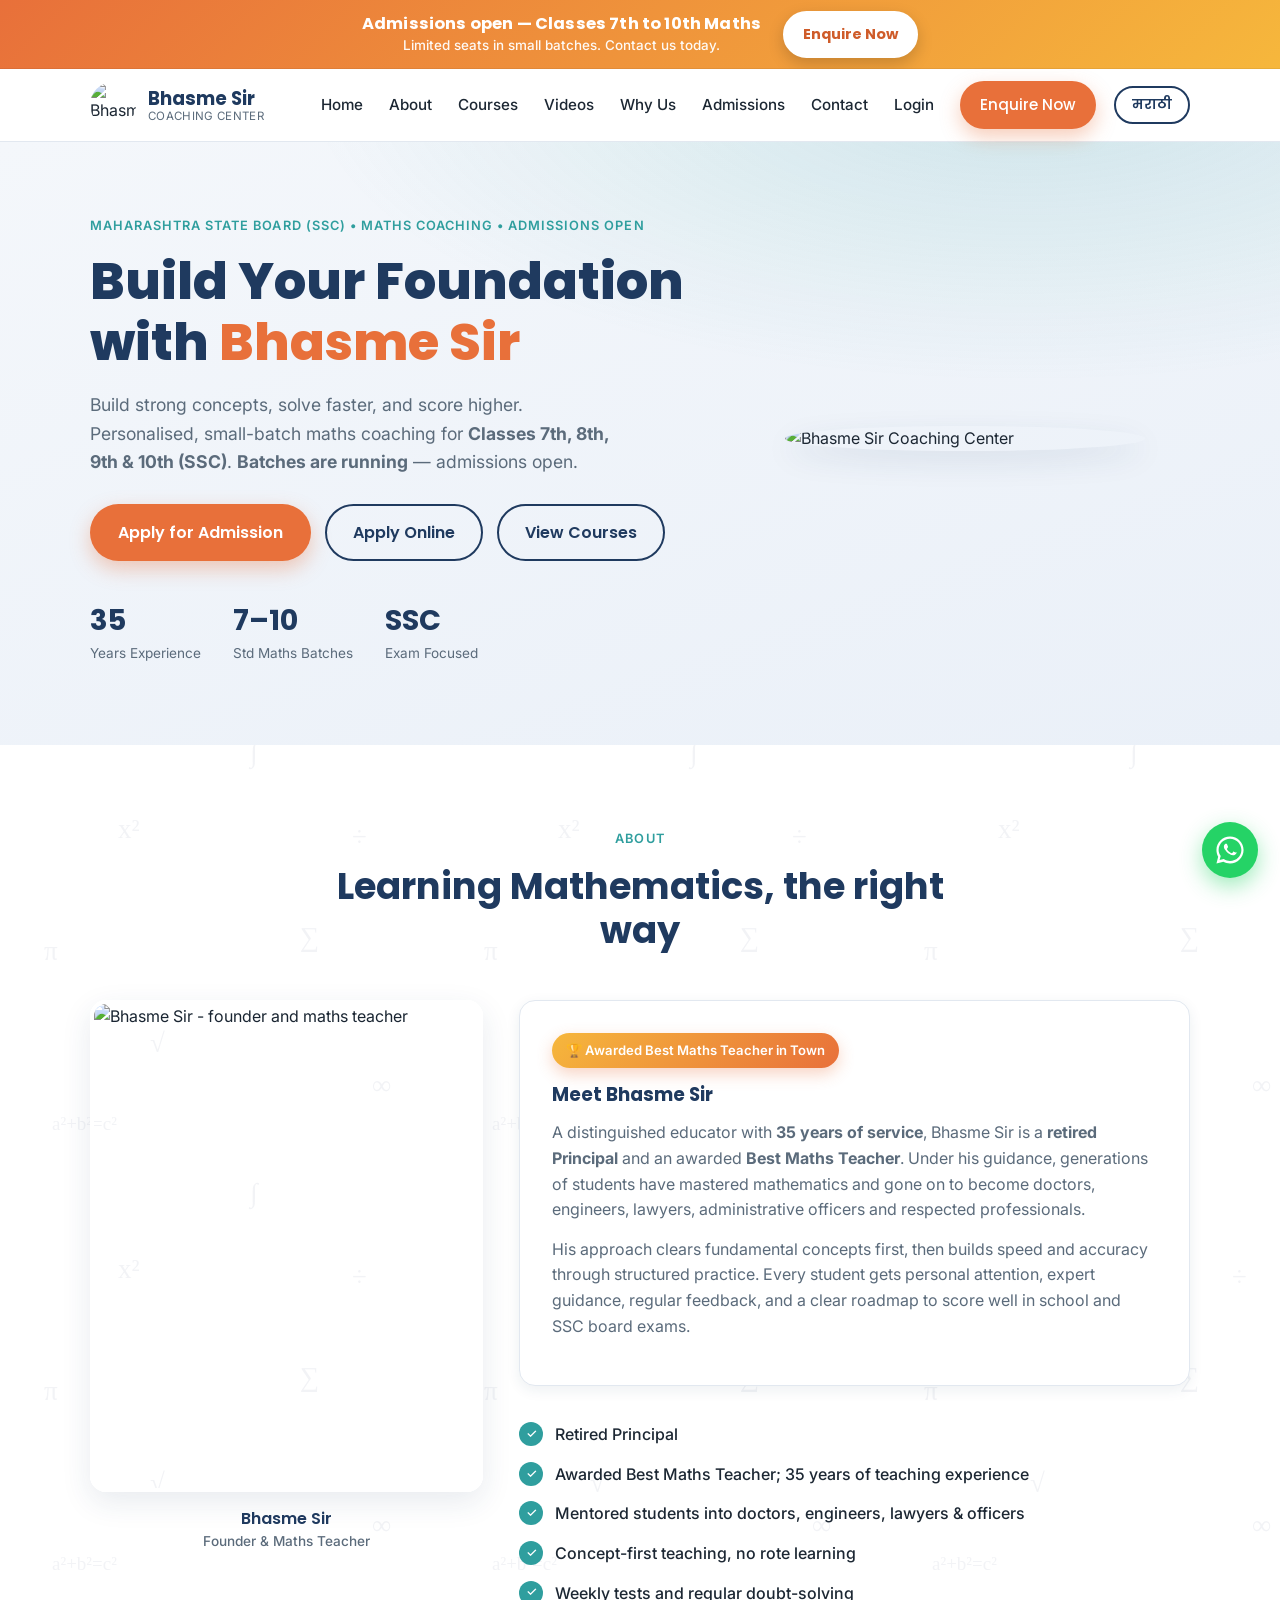
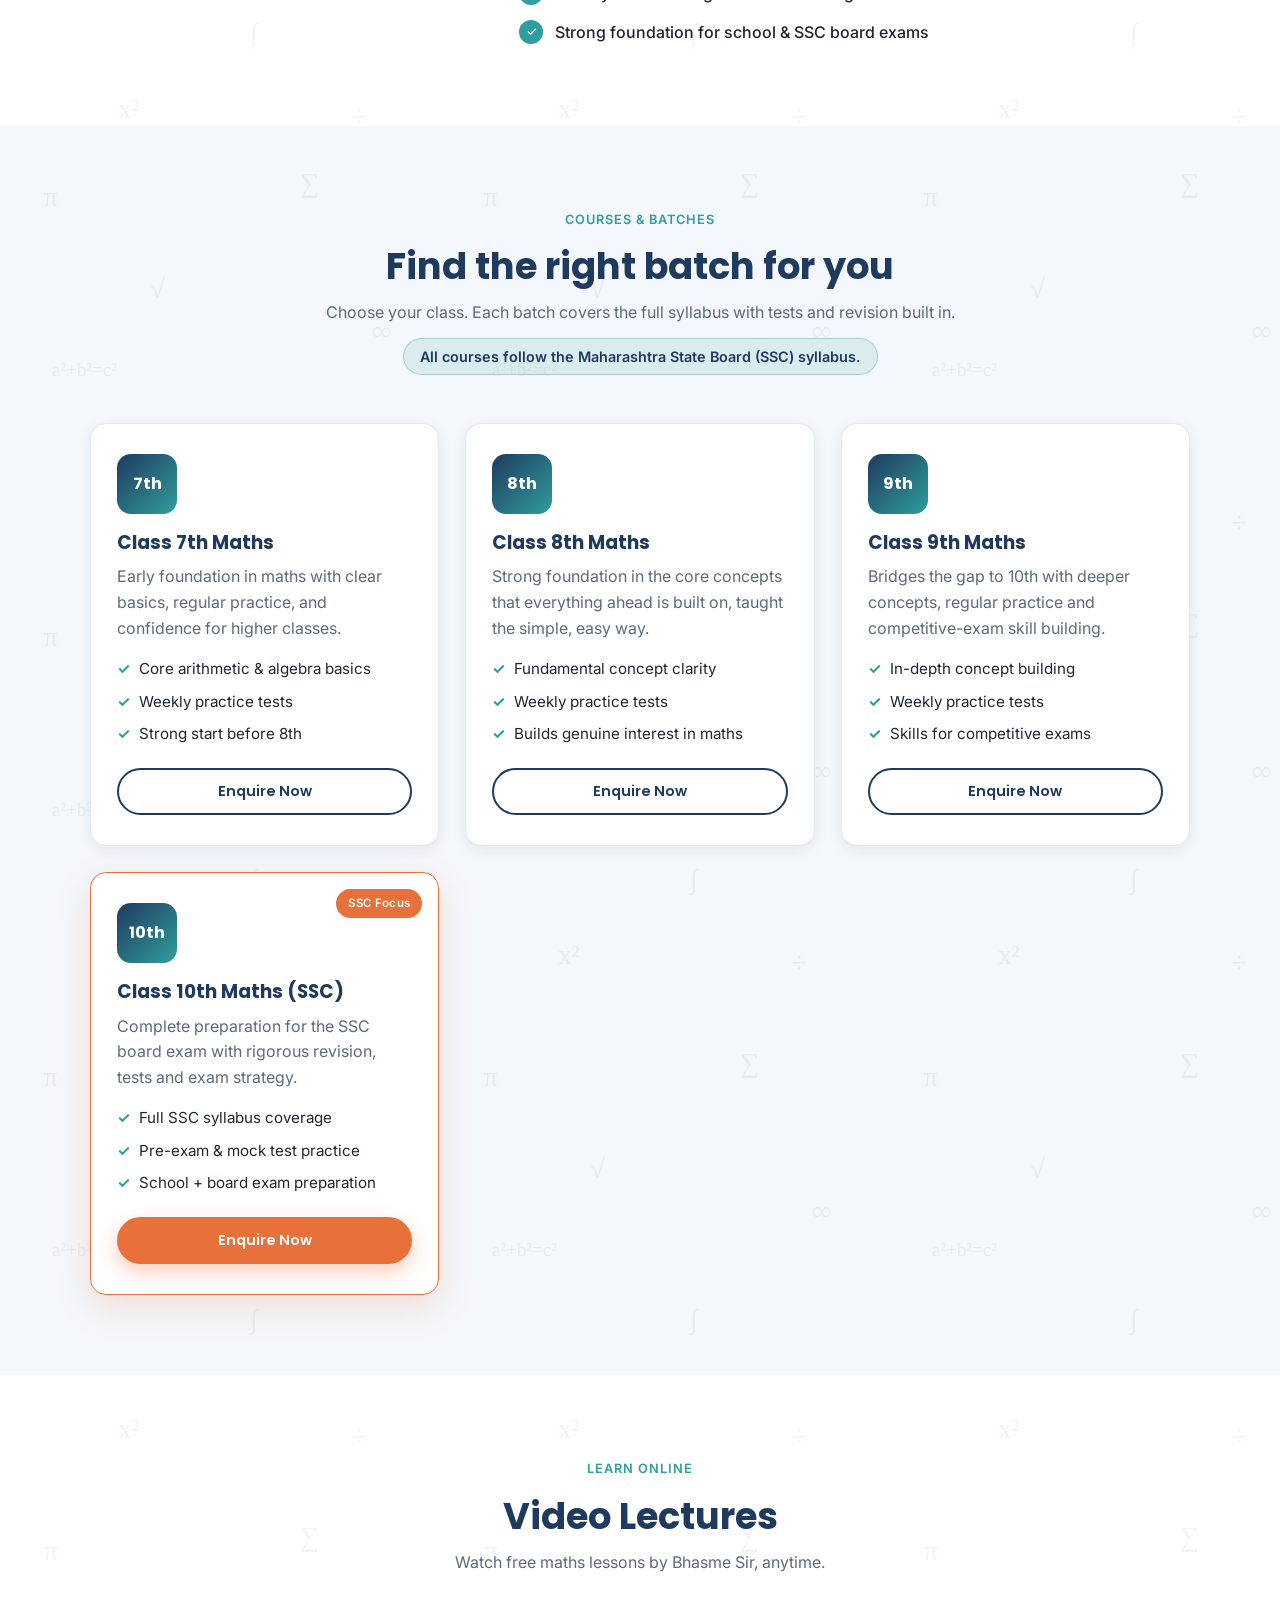
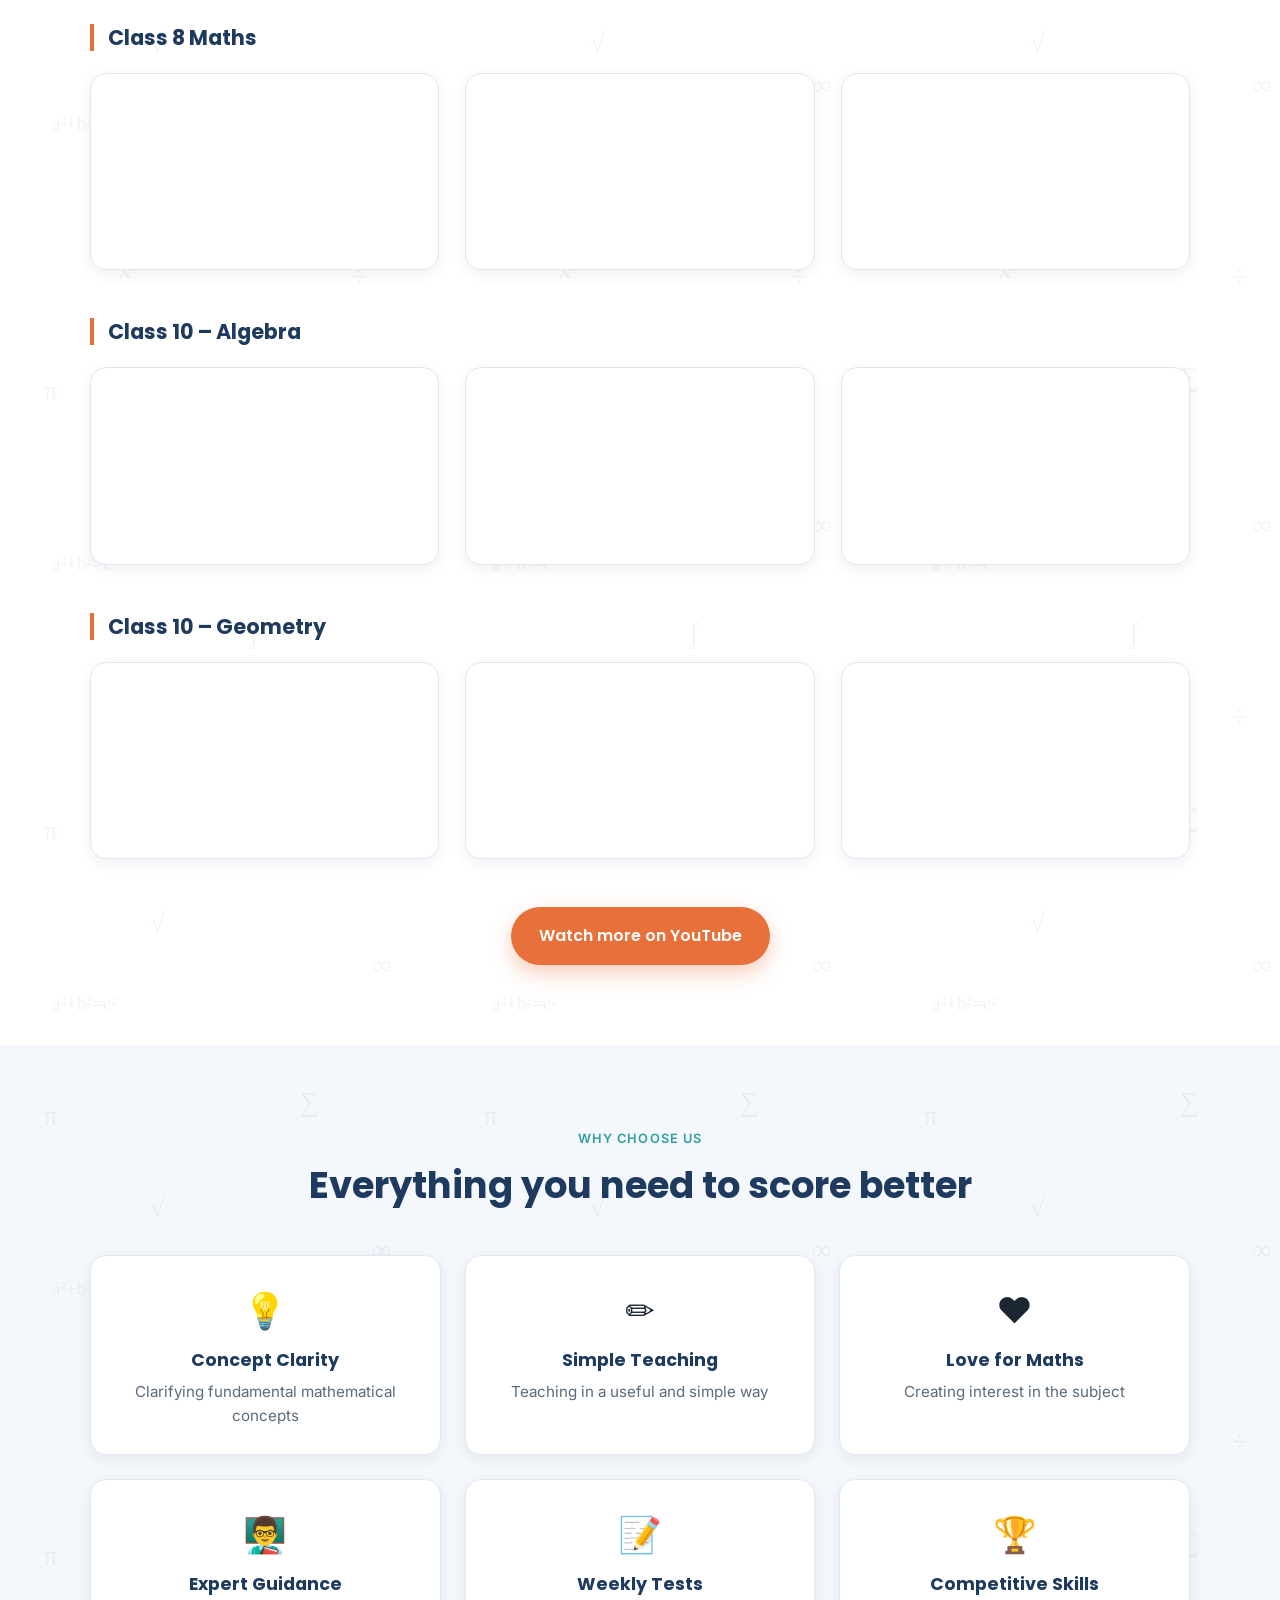
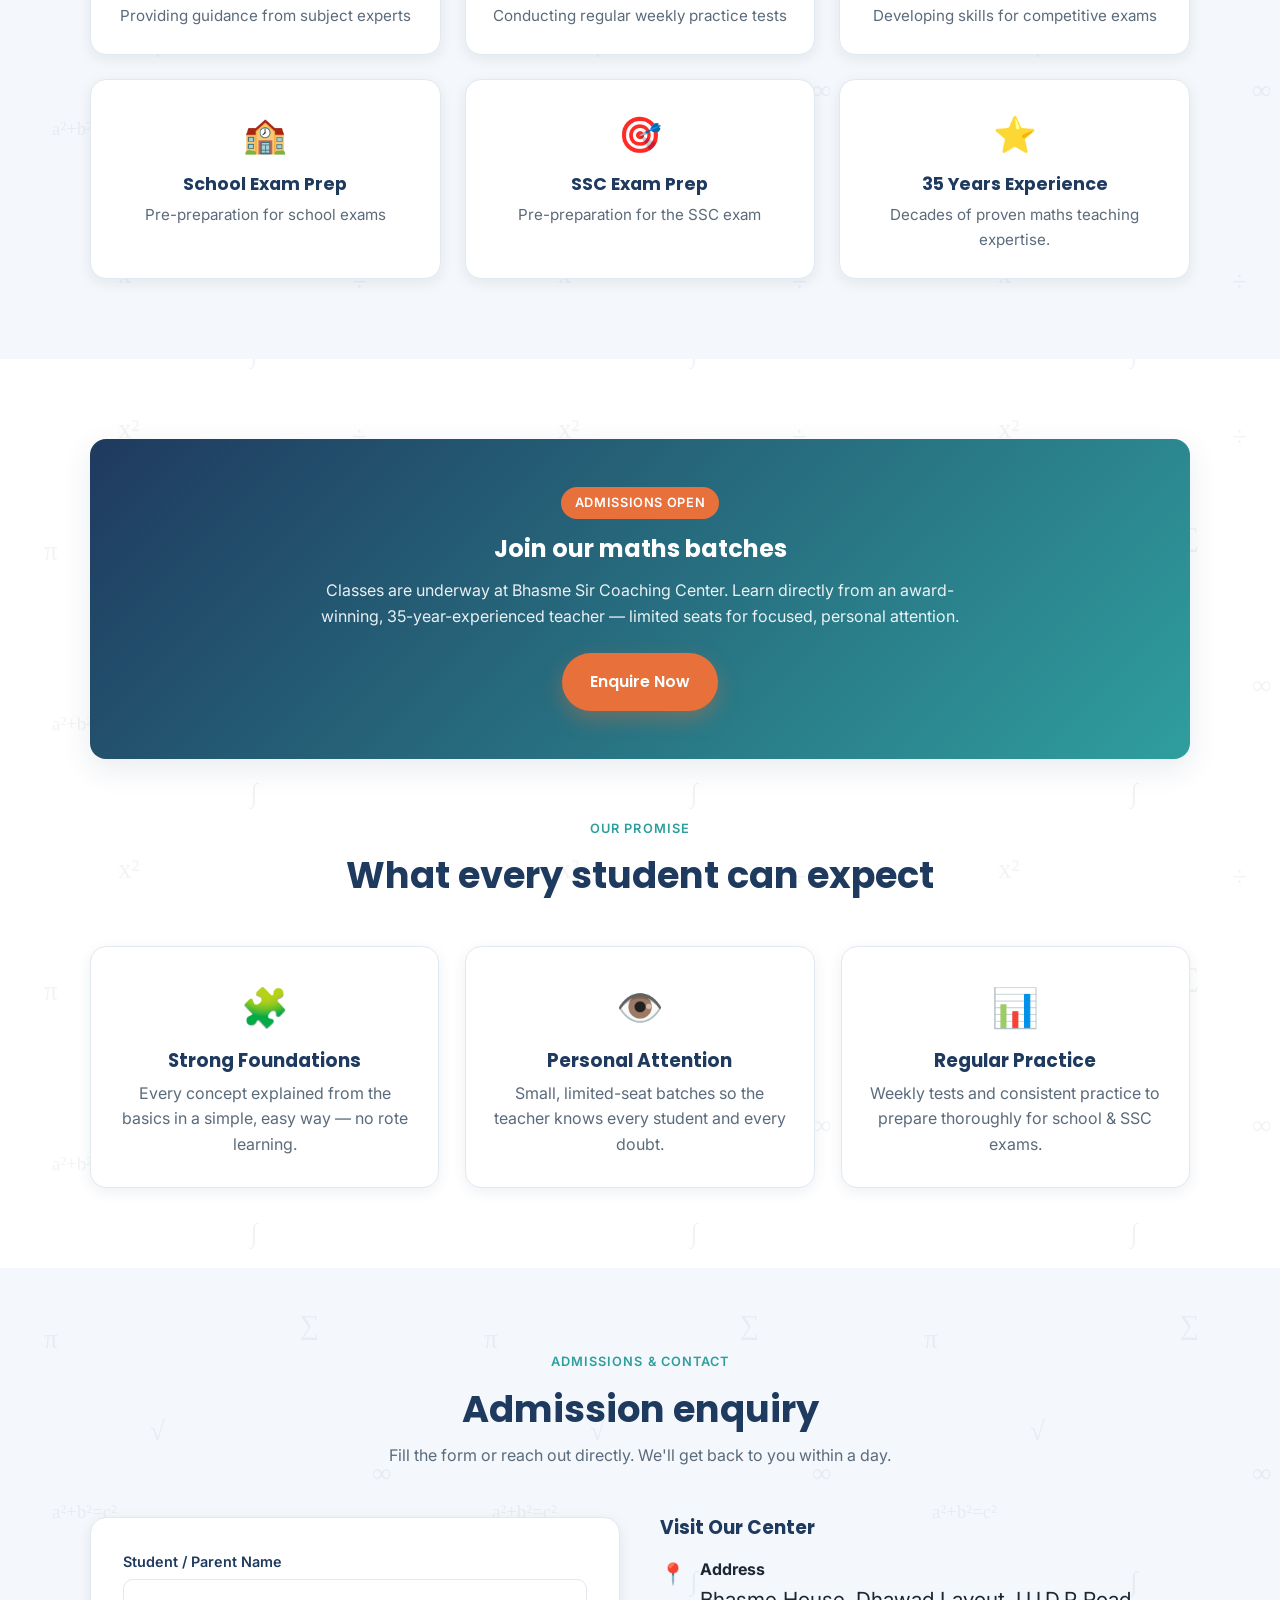
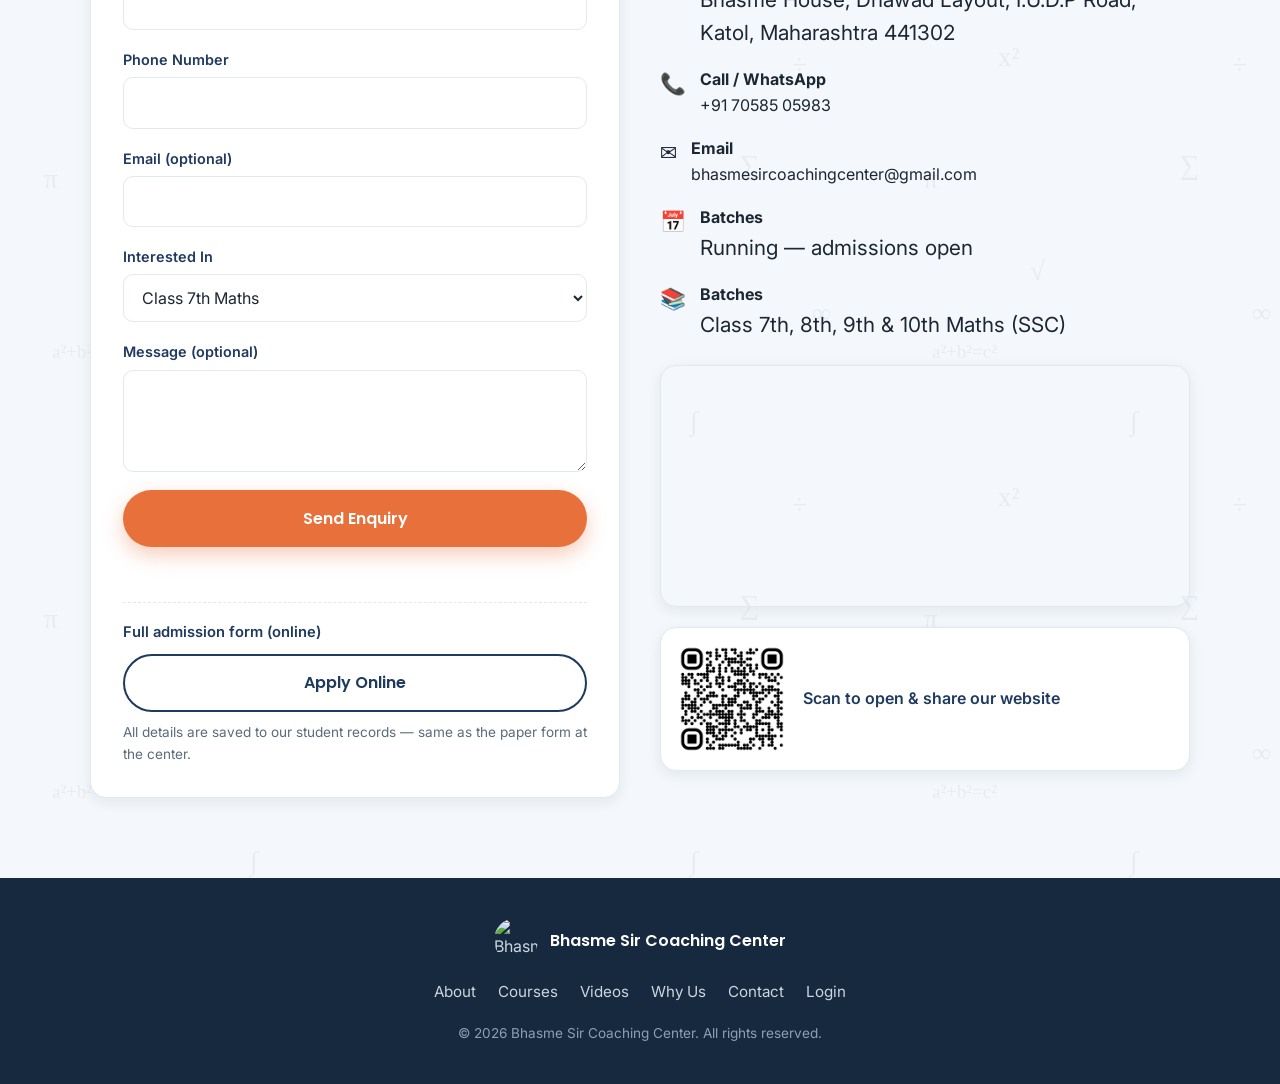
==== commit 1083268e: "Remove free demo class from website CTAs and enquiry form. Replace demo messaging with admission enq" ====
--- a/index.html
+++ b/index.html
@@ -16,10 +16,10 @@
   <div class="promo-bar">
     <div class="container promo-bar-inner">
       <div class="promo-bar-text">
-        <strong class="promo-headline" data-i18n="promo.headline">1 Week <span class="promo-free">FREE</span> Demo Classes — Book Now!</strong>
-        <span class="promo-sub" data-i18n="promo.sub">Experience Bhasme Sir's teaching before you enroll. Reserve your free seat today!</span>
-      </div>
-      <a href="#contact" class="btn btn-sm promo-btn" data-i18n="promo.cta">Book Free Demo</a>
+        <strong class="promo-headline" data-i18n="promo.headline">Admissions open — Classes 7th to 10th Maths</strong>
+        <span class="promo-sub" data-i18n="promo.sub">Limited seats in small batches. Contact us today.</span>
+      </div>
+      <a href="#contact" class="btn btn-sm promo-btn" data-i18n="promo.cta">Enquire Now</a>
     </div>
   </div>
 
@@ -43,7 +43,7 @@
         <a href="#promise" data-i18n="nav.admissions">Admissions</a>
         <a href="#contact" data-i18n="nav.contact">Contact</a>
         <a href="login.html" data-i18n="nav.login">Login</a>
-        <a href="#contact" class="btn btn-primary btn-sm nav-cta" data-i18n="nav.demo">Book Free Demo</a>
+        <a href="#contact" class="btn btn-primary btn-sm nav-cta" data-i18n="nav.enquire">Enquire Now</a>
       </nav>
 
       <button class="lang-toggle" id="langToggle" type="button" aria-label="Switch language">मराठी</button>
@@ -66,7 +66,7 @@
           <strong>Batches are running</strong> — admissions open.
         </p>
         <div class="hero-actions">
-          <a href="#contact" class="btn btn-primary" data-i18n="hero.demo">Book a Free Demo Class</a>
+          <a href="#contact" class="btn btn-primary" data-i18n="hero.enquire">Apply for Admission</a>
           <a href="#" class="btn btn-outline" data-admission-form hidden aria-hidden="true" target="_blank" rel="noopener noreferrer" data-i18n="hero.applyOnline">Apply Online</a>
           <a href="#courses" class="btn btn-outline" data-i18n="hero.viewCourses">View Courses</a>
         </div>
@@ -302,7 +302,7 @@
     <div class="container">
       <div class="section-head">
         <span class="eyebrow" data-i18n="contact.eyebrow">Admissions &amp; Contact</span>
-        <h2 data-i18n="contact.h2">Book your free demo class</h2>
+        <h2 data-i18n="contact.h2">Admission enquiry</h2>
         <p class="section-sub" data-i18n="contact.sub">Fill the form or reach out directly. We'll get back to you within a day.</p>
       </div>
 
@@ -319,19 +319,6 @@
           <div class="field">
             <label for="email" data-i18n="form.email">Email (optional)</label>
             <input type="email" id="email" name="email" maxlength="120" inputmode="email" autocomplete="email" />
-          </div>
-          <div class="field">
-            <span class="field-label" data-i18n="form.purposeLabel">I'm interested in</span>
-            <div class="radio-group">
-              <label class="radio-pill">
-                <input type="radio" name="purpose" value="demo" checked />
-                <span data-i18n="form.purposeDemo">Free Demo Class</span>
-              </label>
-              <label class="radio-pill">
-                <input type="radio" name="purpose" value="admission" />
-                <span data-i18n="form.purposeAdmission">Admission</span>
-              </label>
-            </div>
           </div>
           <div class="field">
             <label for="course" data-i18n="form.interested">Interested In</label>
@@ -404,6 +391,6 @@
     <svg viewBox="0 0 32 32" width="28" height="28" aria-hidden="true"><path fill="currentColor" d="M16 .5C7.4.5.5 7.4.5 16c0 2.8.7 5.4 2 7.7L.5 31.5l8-2c2.2 1.2 4.8 1.9 7.5 1.9 8.6 0 15.5-6.9 15.5-15.5S24.6.5 16 .5zm0 28c-2.4 0-4.7-.7-6.7-1.9l-.5-.3-4.7 1.2 1.3-4.6-.3-.5C3.7 20.3 3 18.2 3 16 3 8.8 8.8 3 16 3s13 5.8 13 13-5.8 12.5-13 12.5zm7.1-9.4c-.4-.2-2.3-1.1-2.6-1.2-.3-.1-.6-.2-.8.2-.2.4-.9 1.2-1.1 1.4-.2.2-.4.2-.8.1-.4-.2-1.6-.6-3.1-1.9-1.1-1-1.9-2.3-2.1-2.7-.2-.4 0-.6.2-.8.2-.2.4-.4.5-.7.2-.2.2-.4.4-.7.1-.3 0-.5 0-.7-.1-.2-.8-2-1.1-2.7-.3-.7-.6-.6-.8-.6h-.7c-.2 0-.6.1-.9.5-.3.4-1.2 1.2-1.2 2.9s1.2 3.4 1.4 3.6c.2.2 2.5 3.8 6 5.3.8.4 1.5.6 2 .7.8.3 1.6.2 2.2.1.7-.1 2.3-.9 2.6-1.8.3-.9.3-1.6.2-1.8-.1-.1-.3-.2-.7-.4z"/></svg>
   </a>
 
-  <script src="script.js?v=32"></script>
+  <script src="script.js?v=33"></script>
 </body>
 </html>
